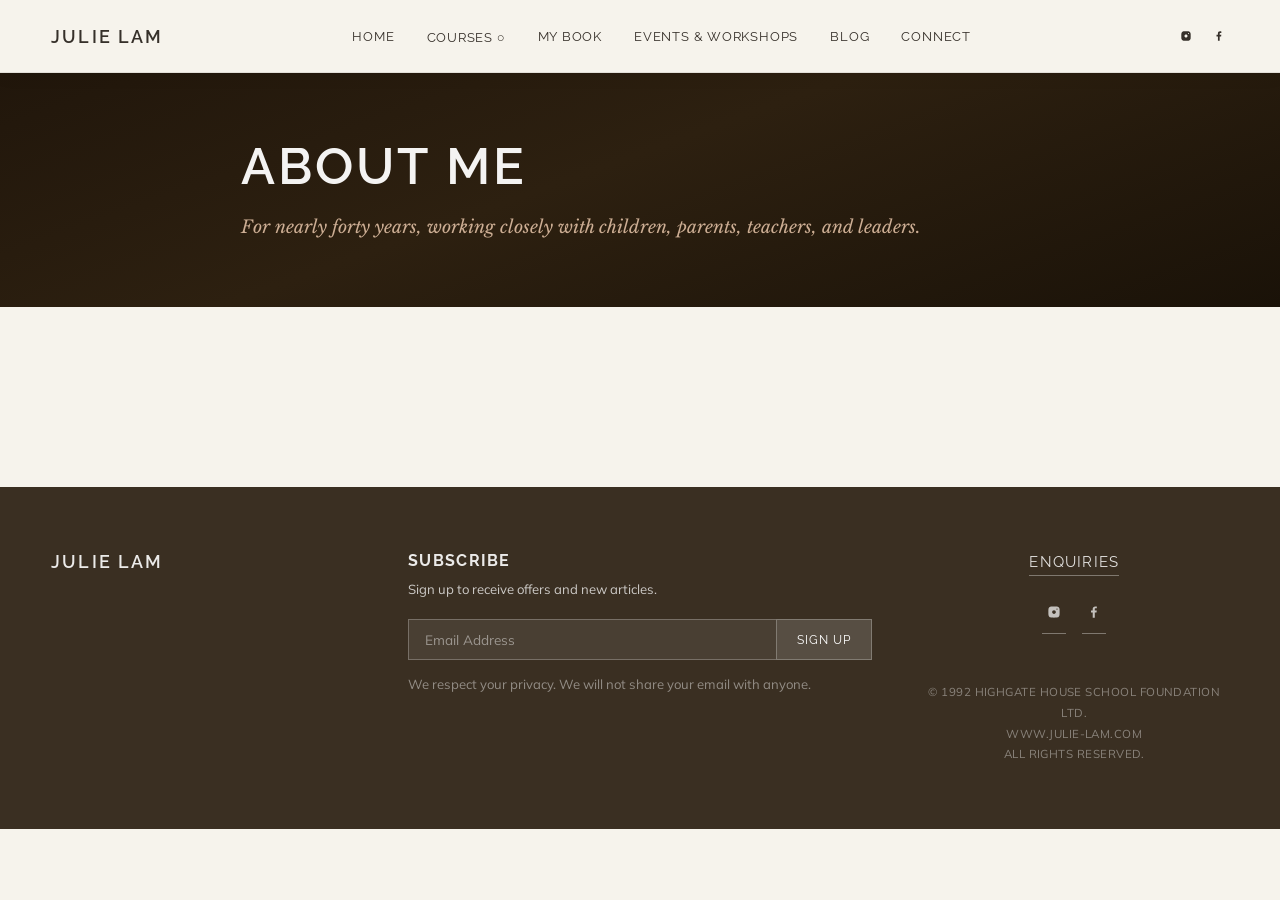
==== about.html @ 35746644 "additional placeholder pages" ====
<!DOCTYPE html>
<html lang="en">
<head>
  <meta charset="utf-8">
  <meta name="viewport" content="width=device-width, initial-scale=1">
  <title>About Me — Julie Lam</title>
  <link rel="preconnect" href="https://fonts.googleapis.com">
  <link rel="preconnect" href="https://fonts.gstatic.com" crossorigin>
  <link href="https://fonts.googleapis.com/css2?family=Libre+Baskerville:ital,wght@0,400;0,700;1,400&family=Mulish:wght@300;400;500&family=Raleway:wght@400;500;600&display=swap" rel="stylesheet">
  <link rel="stylesheet" href="css/base.css">
  <link rel="stylesheet" href="css/header.css">
  <link rel="stylesheet" href="css/footer.css">
  <link rel="stylesheet" href="css/about.css">
</head>
<body>

<!-- HEADER -->
<header id="header">
  <div class="header-inner">
    <a class="logo" href="index.html">Julie Lam</a>
    <nav>
      <a href="index.html">Home</a>
      <div class="nav-folder">
        <button>Courses ○</button>
        <div class="dropdown">
          <a href="#">The Connected Presence Practice</a>
          <a href="#">1:1 Presence</a>
          <a href="#">Mini Courses</a>
          <a href="#">Teacher Training Qualification</a>
        </div>
      </div>
      <a href="book.html">My Book</a>
      <a href="#">Events &amp; Workshops</a>
      <a href="blog.html">Blog</a>
      <a href="#">Connect</a>
    </nav>
    <div class="social-links">
      <a href="http://instagram.com/thejulielam" target="_blank" aria-label="Instagram">
        <svg viewBox="0 0 64 64" fill="currentColor"><path d="M46.91,25.816c-0.073-1.597-0.326-2.687-0.697-3.641c-0.383-0.986-0.896-1.823-1.73-2.657c-0.834-0.834-1.67-1.347-2.657-1.73c-0.954-0.371-2.045-0.624-3.641-0.697C36.585,17.017,36.074,17,32,17s-4.585,0.017-6.184,0.09c-1.597,0.073-2.687,0.326-3.641,0.697c-0.986,0.383-1.823,0.896-2.657,1.73c-0.834,0.834-1.347,1.67-1.73,2.657c-0.371,0.954-0.624,2.045-0.697,3.641C17.017,27.415,17,27.926,17,32c0,4.074,0.017,4.585,0.09,6.184c0.073,1.597,0.326,2.687,0.697,3.641c0.383,0.986,0.896,1.823,1.73,2.657c0.834,0.834,1.67,1.347,2.657,1.73c0.954,0.371,2.045,0.624,3.641,0.697C27.415,46.983,27.926,47,32,47s4.585-0.017,6.184-0.09c1.597-0.073,2.687-0.326,3.641-0.697c0.986-0.383,1.823-0.896,2.657-1.73c0.834-0.834,1.347-1.67,1.73-2.657c0.371-0.954,0.624-2.045,0.697-3.641C46.983,36.585,47,36.074,47,32S46.983,27.415,46.91,25.816z M32,37c-2.761,0-5-2.239-5-5c0-2.761,2.239-5,5-5s5,2.239,5,5C37,34.761,34.761,37,32,37z M40.007,25.993c-0.994,0-1.8-0.806-1.8-1.8s0.806-1.8,1.8-1.8s1.8,0.806,1.8,1.8S41.001,25.993,40.007,25.993z"/></svg>
      </a>
      <a href="https://www.facebook.com/JulieLam" target="_blank" aria-label="Facebook">
        <svg viewBox="0 0 64 64" fill="currentColor"><path d="M34.1,47V33.3h4.6l0.7-5.3h-5.3v-3.4c0-1.5,0.4-2.6,2.6-2.6l2.8,0v-4.8c-0.5-0.1-2.2-0.2-4.1-0.2c-4.1,0-6.9,2.5-6.9,7V28H24v5.3h4.6V47H34.1z"/></svg>
      </a>
    </div>
    <button class="burger" id="burgerBtn" aria-label="Menu">
      <span></span><span></span>
    </button>
  </div>
</header>

<!-- MOBILE MENU -->
<div class="mobile-menu" id="mobileMenu">
  <a href="index.html">Home</a>
  <a href="courses.html">Courses</a>
  <a href="book.html">My Book</a>
  <a href="#">Events &amp; Workshops</a>
  <a href="blog.html">Blog</a>
  <a href="#">Connect</a>
</div>

<!-- PAGE HERO -->
<section class="page-hero">
  <div class="page-hero-inner">
    <h1>About Me</h1>
    <p>For nearly forty years, working closely with children, parents, teachers, and leaders.</p>
  </div>
</section>

<!-- PAGE BODY -->
<section class="page-body">
  <div class="page-body-inner">
    <!-- Add About Me page content here -->
  </div>
</section>

<!-- FOOTER -->
<footer>
  <div class="footer-grid">
    <div>
      <p class="footer-brand">Julie Lam</p>
    </div>
    <div class="footer-subscribe">
      <h3>Subscribe</h3>
      <p>Sign up to receive offers and new articles.</p>
      <div class="subscribe-form">
        <input type="email" placeholder="Email Address">
        <button type="submit">Sign Up</button>
      </div>
      <p class="footer-note">We respect your privacy. We will not share your email with anyone.</p>
    </div>
    <div class="footer-right">
      <a href="#">Enquiries</a>
      <div class="footer-social">
        <a href="http://instagram.com/thejulielam" target="_blank" aria-label="Instagram">
          <svg viewBox="0 0 64 64" fill="currentColor"><path d="M46.91,25.816c-0.073-1.597-0.326-2.687-0.697-3.641c-0.383-0.986-0.896-1.823-1.73-2.657c-0.834-0.834-1.67-1.347-2.657-1.73c-0.954-0.371-2.045-0.624-3.641-0.697C36.585,17.017,36.074,17,32,17s-4.585,0.017-6.184,0.09c-1.597,0.073-2.687,0.326-3.641,0.697c-0.986,0.383-1.823,0.896-2.657,1.73c-0.834,0.834-1.347,1.67-1.73,2.657c-0.371,0.954-0.624,2.045-0.697,3.641C17.017,27.415,17,27.926,17,32c0,4.074,0.017,4.585,0.09,6.184c0.073,1.597,0.326,2.687,0.697,3.641c0.383,0.986,0.896,1.823,1.73,2.657c0.834,0.834,1.67,1.347,2.657,1.73c0.954,0.371,2.045,0.624,3.641,0.697C27.415,46.983,27.926,47,32,47s4.585-0.017,6.184-0.09c1.597-0.073,2.687-0.326,3.641-0.697c0.986-0.383,1.823-0.896,2.657-1.73c0.834-0.834,1.347-1.67,1.73-2.657c0.371-0.954,0.624-2.045,0.697-3.641C46.983,36.585,47,36.074,47,32S46.983,27.415,46.91,25.816z M32,37c-2.761,0-5-2.239-5-5c0-2.761,2.239-5,5-5s5,2.239,5,5C37,34.761,34.761,37,32,37z M40.007,25.993c-0.994,0-1.8-0.806-1.8-1.8s0.806-1.8,1.8-1.8s1.8,0.806,1.8,1.8S41.001,25.993,40.007,25.993z"/></svg>
        </a>
        <a href="https://www.facebook.com/JulieLam" target="_blank" aria-label="Facebook">
          <svg viewBox="0 0 64 64" fill="currentColor"><path d="M34.1,47V33.3h4.6l0.7-5.3h-5.3v-3.4c0-1.5,0.4-2.6,2.6-2.6l2.8,0v-4.8c-0.5-0.1-2.2-0.2-4.1-0.2c-4.1,0-6.9,2.5-6.9,7V28H24v5.3h4.6V47H34.1z"/></svg>
        </a>
      </div>
      <p class="copyright">© 1992 HIGHGATE HOUSE SCHOOL FOUNDATION LTD.<br>WWW.JULIE-LAM.COM<br>ALL RIGHTS RESERVED.</p>
    </div>
  </div>
</footer>

<script>
  const burgerBtn = document.getElementById('burgerBtn');
  const mobileMenu = document.getElementById('mobileMenu');
  burgerBtn.addEventListener('click', () => mobileMenu.classList.toggle('open'));
  let lastY = 0;
  window.addEventListener('scroll', () => {
    const y = window.scrollY;
    document.getElementById('header').style.transform = (y > lastY && y > 80) ? 'translateY(-100%)' : 'translateY(0)';
    lastY = y;
  });
</script>
</body>
</html>
---- css/base.css ----
/* ── RESET & VARIABLES ── */
*, *::before, *::after { box-sizing: border-box; margin: 0; padding: 0; }

:root {
  --warm-white: #f6f3ec;
  --warm-brown: #36302a;
  --mid-brown: #8b7046;
  --light-tan: #cdae94;
  --text-dark: #2a2218;
  --serif: 'Libre Baskerville', Georgia, serif;
  --sans: 'Mulish', sans-serif;
  --display: 'Raleway', sans-serif;
}

html { scroll-behavior: smooth; }
body { font-family: var(--sans); color: var(--text-dark); background: var(--warm-white); overflow-x: hidden; }

/* ── SHARED UTILITIES ── */
.section-label {
  font-family: var(--display); font-size: 0.72rem; letter-spacing: 0.18em;
  text-transform: uppercase; color: var(--mid-brown); margin-bottom: 1.5rem;
}

.btn-primary {
  display: inline-block; background: var(--mid-brown); color: #fff;
  font-family: var(--display); font-size: 0.78rem; letter-spacing: 0.1em;
  text-transform: uppercase; text-decoration: none;
  padding: 0.9rem 2rem; border: 1px solid var(--mid-brown);
  transition: background 0.3s, border-color 0.3s;
}
.btn-primary:hover { background: var(--light-tan); border-color: var(--light-tan); color: var(--warm-brown); }

.btn-outline-light {
  display: inline-block; background: transparent; color: rgba(255,255,255,0.88);
  font-family: var(--display); font-size: 0.78rem; letter-spacing: 0.1em;
  text-transform: uppercase; text-decoration: none;
  padding: 0.9rem 2rem; border: 1px solid rgba(255,255,255,0.5);
  transition: background 0.3s, border-color 0.3s;
}
.btn-outline-light:hover { background: rgba(255,255,255,0.1); border-color: rgba(255,255,255,0.9); }

.btn-outline-dark {
  display: inline-block; background: transparent; color: var(--warm-brown);
  font-family: var(--display); font-size: 0.78rem; letter-spacing: 0.1em;
  text-transform: uppercase; text-decoration: none;
  padding: 0.9rem 2rem; border: 1px solid var(--warm-brown);
  transition: background 0.3s;
}
.btn-outline-dark:hover { background: var(--warm-brown); color: var(--warm-white); }

.cta-group { display: flex; gap: 1rem; flex-wrap: wrap; }
.cta-group--center { justify-content: center; }

/* ── PAGE HERO (shared by interior pages) ── */
.page-hero {
  padding-top: 72px;
  background: linear-gradient(160deg, #1e140a 0%, #2d2010 50%, #1a1208 100%);
  padding-bottom: 5vw;
}
.page-hero-inner {
  max-width: 900px; margin: 0 auto; padding: 5vw 4vw 0;
}
.page-hero-inner h1 {
  font-family: var(--display); font-size: clamp(2rem, 4vw, 3.2rem);
  font-weight: 600; letter-spacing: 0.06em; text-transform: uppercase;
  color: rgba(255,255,255,0.95); line-height: 1.2; margin-bottom: 1rem;
}
.page-hero-inner p {
  font-family: var(--serif); font-style: italic;
  font-size: clamp(0.95rem, 1.6vw, 1.1rem); color: var(--light-tan); line-height: 1.7;
}

/* ── PAGE BODY (shared by interior pages) ── */
.page-body { background: var(--warm-white); padding: 7vw 4vw; }
.page-body-inner { max-width: 900px; margin: 0 auto; }
.page-body-inner h2 {
  font-family: var(--serif); font-size: clamp(1.3rem, 2vw, 1.7rem);
  color: var(--warm-brown); line-height: 1.4; margin-bottom: 1.5rem;
}
.page-body-inner p {
  font-family: var(--sans); font-size: 0.95rem; line-height: 1.9;
  color: #4a3e30; margin-bottom: 1rem;
}
---- css/header.css ----
/* ── HEADER ── */
header {
  position: fixed; top: 0; left: 0; right: 0; z-index: 100;
  background: var(--warm-white);
  box-shadow: 0 2px 16px rgba(0,0,0,0.08);
  border-bottom: 1px solid rgba(54,48,42,0.1);
  transition: transform 0.3s ease;
}
.header-inner {
  max-width: 1400px; margin: 0 auto;
  display: flex; align-items: center; justify-content: space-between;
  padding: 0 4vw; height: 72px;
}
.logo {
  font-family: var(--display); font-size: 1.1rem; font-weight: 600;
  letter-spacing: 0.12em; text-transform: uppercase;
  color: var(--warm-brown); text-decoration: none;
}

/* ── NAV ── */
nav { display: flex; align-items: center; gap: 2rem; }
nav a, .nav-folder > button {
  font-family: var(--display); font-size: 0.82rem; letter-spacing: 0.06em;
  text-transform: uppercase; color: var(--warm-brown); text-decoration: none;
  background: none; border: none; cursor: pointer; padding: 0; transition: color 0.2s;
}
nav a:hover, .nav-folder > button:hover { color: var(--mid-brown); }
nav a.active { border-bottom: 1px solid var(--warm-brown); }
.nav-folder { position: relative; }
.dropdown {
  display: none; position: absolute; top: calc(100% + 12px); left: 50%; transform: translateX(-50%);
  background: var(--warm-white); border: 1px solid rgba(54,48,42,0.12);
  box-shadow: 0 8px 32px rgba(0,0,0,0.1); min-width: 240px; padding: 0.5rem 0;
}
.nav-folder:hover .dropdown { display: block; }
.dropdown a { display: block; padding: 0.6rem 1.2rem; font-size: 0.78rem; letter-spacing: 0.04em; white-space: nowrap; }
.dropdown a:hover { background: rgba(139,112,70,0.08); }

/* ── SOCIAL & BURGER ── */
.social-links { display: flex; gap: 0.8rem; align-items: center; margin-left: 1rem; }
.social-links a { display: flex; align-items: center; color: var(--warm-brown); transition: color 0.2s; }
.social-links a:hover { color: var(--mid-brown); }
.social-links svg { width: 20px; height: 20px; }
.burger { display: none; background: none; border: none; cursor: pointer; padding: 0; flex-direction: column; gap: 5px; }
.burger span { display: block; width: 24px; height: 2px; background: var(--warm-brown); transition: all 0.3s; }

/* ── MOBILE MENU ── */
.mobile-menu {
  display: none; position: fixed; inset: 0; background: var(--warm-white);
  z-index: 99; padding: 6rem 2rem 2rem; flex-direction: column; gap: 1.5rem;
}
.mobile-menu.open { display: flex; }
.mobile-menu a {
  font-family: var(--display); font-size: 1.2rem; letter-spacing: 0.06em;
  text-transform: uppercase; color: var(--warm-brown); text-decoration: none;
}

/* ── RESPONSIVE ── */
@media (max-width: 900px) {
  nav, .social-links { display: none; }
  .burger { display: flex; }
}
---- css/footer.css ----
/* ── FOOTER ── */
footer { background: #3a2f22; color: rgba(255,255,255,0.75); padding: 5vw 4vw; }
.footer-grid {
  max-width: 1200px; margin: 0 auto;
  display: grid; grid-template-columns: 1fr 1.5fr 1fr; gap: 3rem; align-items: start;
}
.footer-brand {
  font-family: var(--display); font-size: 1.1rem; font-weight: 600;
  letter-spacing: 0.12em; text-transform: uppercase; color: rgba(255,255,255,0.9);
}
.footer-subscribe h3 {
  font-family: var(--display); font-size: 1rem; letter-spacing: 0.08em;
  text-transform: uppercase; color: rgba(255,255,255,0.9); margin-bottom: 0.5rem;
}
.footer-subscribe p { font-size: 0.82rem; margin-bottom: 1.2rem; line-height: 1.7; }
.subscribe-form { display: flex; }
.subscribe-form input {
  flex: 1; padding: 0.7rem 1rem; background: rgba(255,255,255,0.08);
  border: 1px solid rgba(255,255,255,0.25); border-right: none;
  color: #fff; font-family: var(--sans); font-size: 0.85rem; outline: none;
}
.subscribe-form input::placeholder { color: rgba(255,255,255,0.45); }
.subscribe-form button {
  padding: 0.7rem 1.2rem; background: rgba(255,255,255,0.15);
  border: 1px solid rgba(255,255,255,0.25); color: #fff;
  font-family: var(--display); font-size: 0.72rem; letter-spacing: 0.1em;
  text-transform: uppercase; cursor: pointer; transition: background 0.25s;
}
.subscribe-form button:hover { background: rgba(255,255,255,0.28); }
.footer-note { font-size: 0.75rem; color: rgba(255,255,255,0.45); margin-top: 0.8rem; line-height: 1.6; }
.footer-right { text-align: center; }
.footer-right a {
  font-family: var(--display); font-size: 0.95rem; letter-spacing: 0.08em;
  text-transform: uppercase; color: rgba(255,255,255,0.85); text-decoration: none;
  border-bottom: 1px solid rgba(255,255,255,0.35); padding-bottom: 0.3rem;
  margin-bottom: 1.5rem; display: inline-block;
}
.footer-social { display: flex; gap: 1rem; justify-content: center; margin-bottom: 1.5rem; }
.footer-social a { color: rgba(255,255,255,0.7); transition: color 0.2s; }
.footer-social a:hover { color: #fff; }
.footer-social svg { width: 24px; height: 24px; }
.copyright { font-size: 0.72rem; color: rgba(255,255,255,0.4); letter-spacing: 0.04em; line-height: 1.8; }

/* ── RESPONSIVE ── */
@media (max-width: 900px) {
  .footer-grid { grid-template-columns: 1fr; }
}
---- css/about.css ----
/* About Me page — add page-specific styles here */
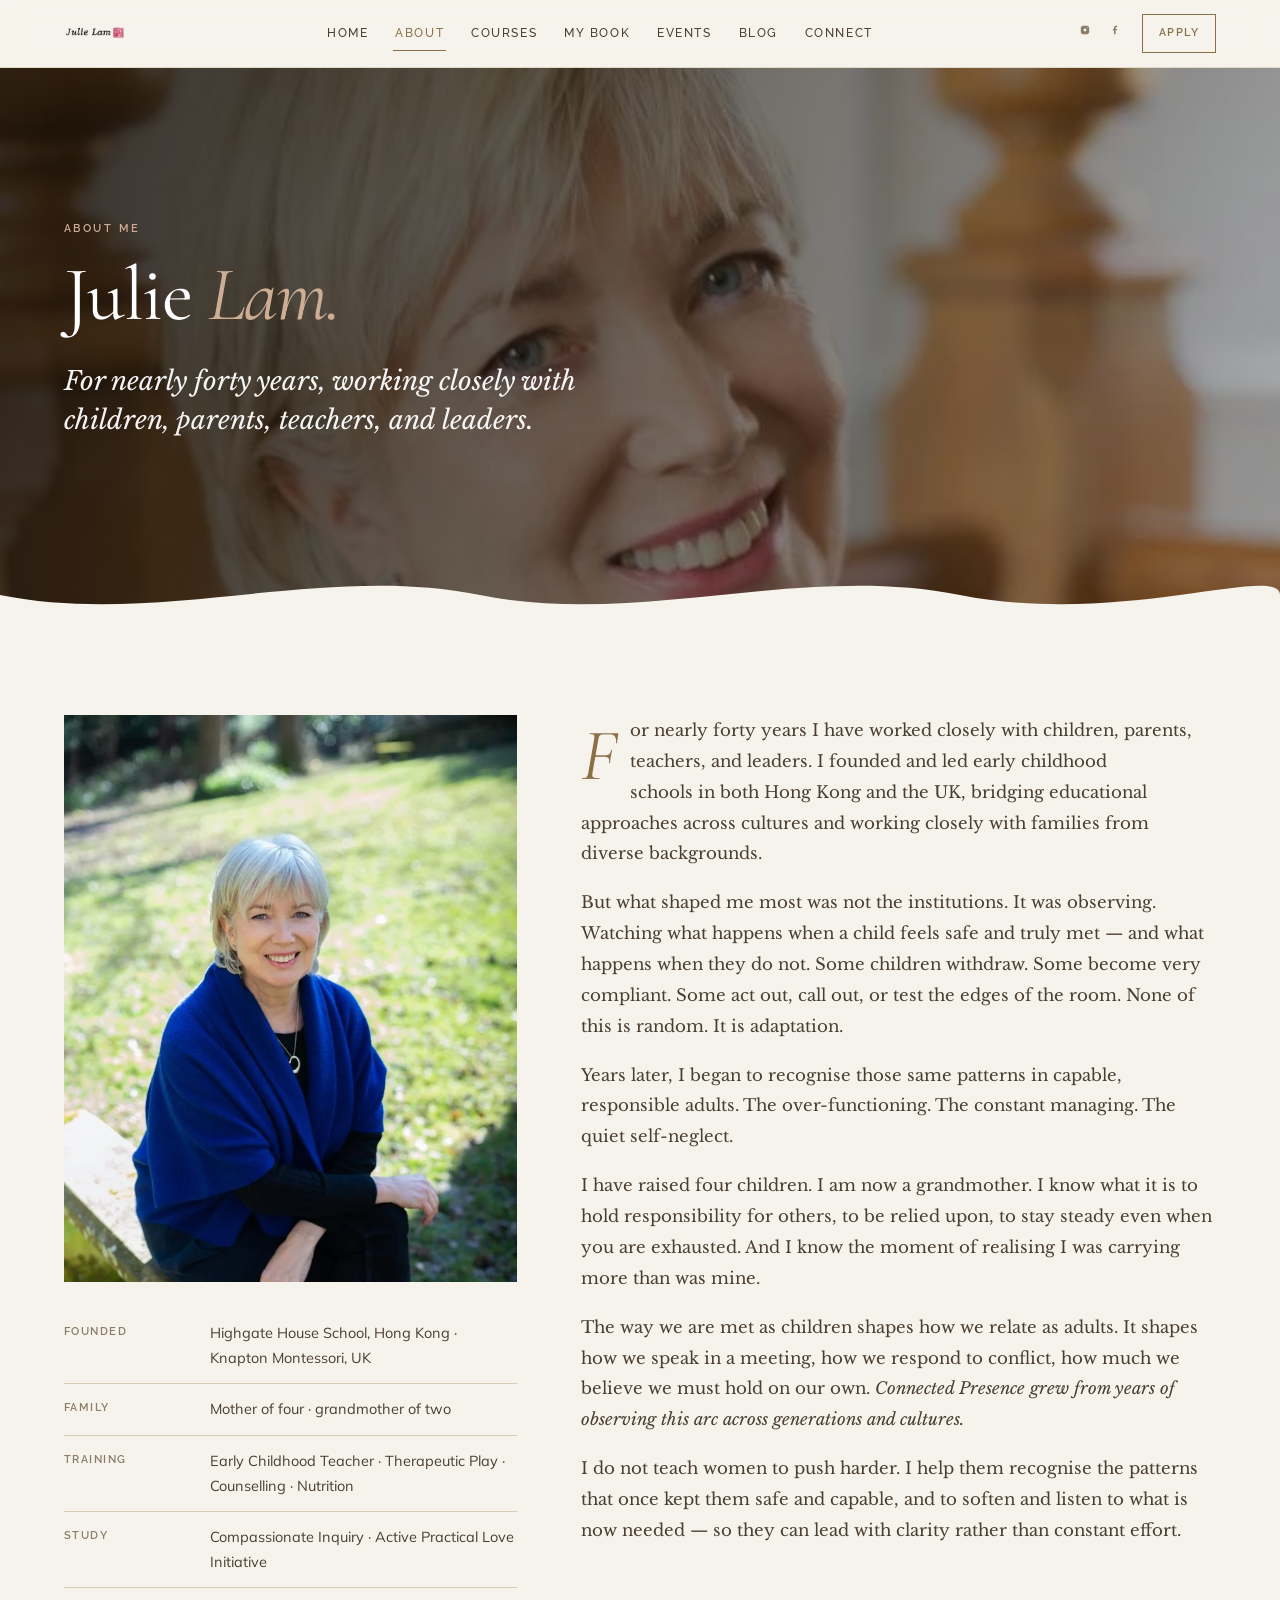
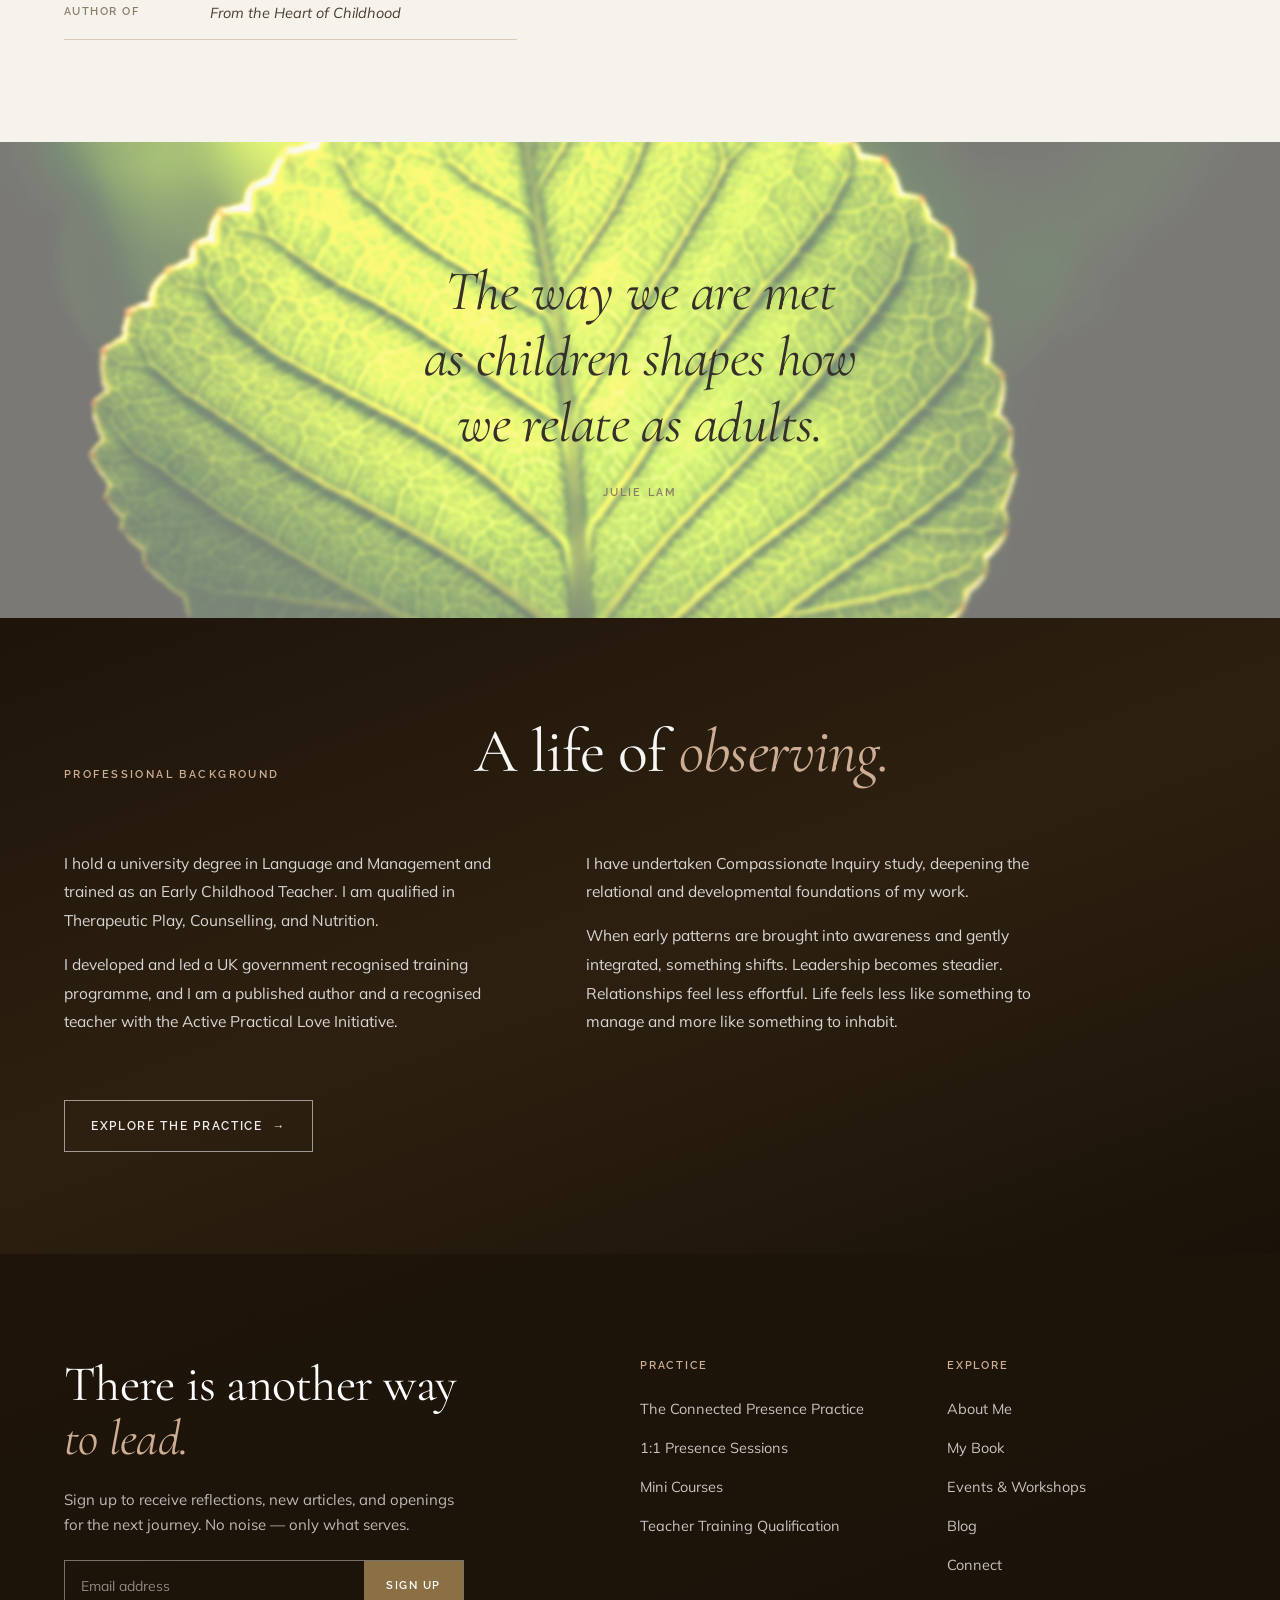
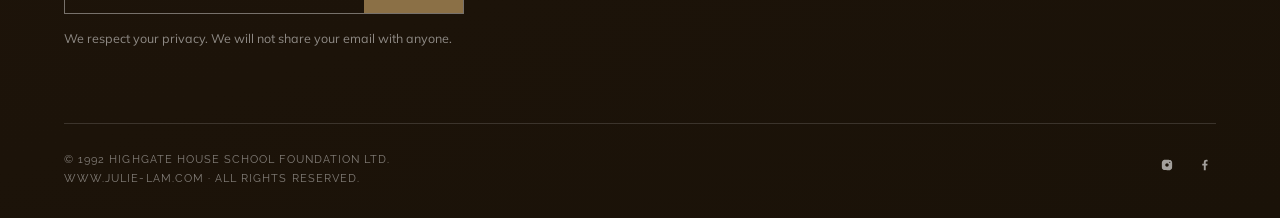
==== commit c1067d90: "complete redo" ====
--- a/about.html
+++ b/about.html
@@ -3,116 +3,181 @@
 <head>
   <meta charset="utf-8">
   <meta name="viewport" content="width=device-width, initial-scale=1">
-  <title>About Me — Julie Lam</title>
+  <title>About — Julie Lam</title>
+  <meta name="description" content="For nearly forty years, working closely with children, parents, teachers, and leaders.">
   <link rel="preconnect" href="https://fonts.googleapis.com">
   <link rel="preconnect" href="https://fonts.gstatic.com" crossorigin>
-  <link href="https://fonts.googleapis.com/css2?family=Libre+Baskerville:ital,wght@0,400;0,700;1,400&family=Mulish:wght@300;400;500&family=Raleway:wght@400;500;600&display=swap" rel="stylesheet">
-  <link rel="stylesheet" href="css/base.css">
-  <link rel="stylesheet" href="css/header.css">
-  <link rel="stylesheet" href="css/footer.css">
-  <link rel="stylesheet" href="css/about.css">
+  <link href="https://fonts.googleapis.com/css2?family=Cormorant+Garamond:ital,wght@0,300;0,400;0,600;1,300;1,400;1,600&family=Libre+Baskerville:ital,wght@0,400;0,700;1,400&family=Mulish:wght@300;400;500;600&family=Raleway:wght@400;500;600&display=swap" rel="stylesheet">
+  <link rel="stylesheet" href="css/styles.css">
 </head>
 <body>
 
-<!-- HEADER -->
-<header id="header">
-  <div class="header-inner">
-    <a class="logo" href="index.html">Julie Lam</a>
-    <nav>
-      <a href="index.html">Home</a>
-      <div class="nav-folder">
-        <button>Courses ○</button>
-        <div class="dropdown">
-          <a href="#">The Connected Presence Practice</a>
-          <a href="#">1:1 Presence</a>
-          <a href="#">Mini Courses</a>
-          <a href="#">Teacher Training Qualification</a>
-        </div>
+<!-- NAV -->
+<header class="nav" id="site-nav">
+  <div class="nav-inner">
+    <a href="index.html" aria-label="Julie Lam — home">
+      <img class="brand-logo" src="images/logo.webp" alt="Julie Lam">
+    </a>
+    <nav class="nav-links">
+      <a href="index.html" class="nav-link">Home</a>
+      <a href="about.html" class="nav-link active">About</a>
+      <a href="courses.html" class="nav-link">Courses</a>
+      <a href="book.html" class="nav-link">My Book</a>
+      <a href="events.html" class="nav-link">Events</a>
+      <a href="blog.html" class="nav-link">Blog</a>
+      <a href="connect.html" class="nav-link">Connect</a>
+    </nav>
+    <div style="display:flex;align-items:center;gap:18px">
+      <div class="nav-social">
+        <a href="http://instagram.com/thejulielam" target="_blank" rel="noreferrer" aria-label="Instagram">
+          <svg viewBox="0 0 64 64"><path d="M46.91,25.816c-0.073-1.597-0.326-2.687-0.697-3.641c-0.383-0.986-0.896-1.823-1.73-2.657c-0.834-0.834-1.67-1.347-2.657-1.73c-0.954-0.371-2.045-0.624-3.641-0.697C36.585,17.017,36.074,17,32,17s-4.585,0.017-6.184,0.09c-1.597,0.073-2.687,0.326-3.641,0.697c-0.986,0.383-1.823,0.896-2.657,1.73c-0.834,0.834-1.347,1.67-1.73,2.657c-0.371,0.954-0.624,2.045-0.697,3.641C17.017,27.415,17,27.926,17,32c0,4.074,0.017,4.585,0.09,6.184c0.073,1.597,0.326,2.687,0.697,3.641c0.383,0.986,0.896,1.823,1.73,2.657c0.834,0.834,1.67,1.347,2.657,1.73c0.954,0.371,2.045,0.624,3.641,0.697C27.415,46.983,27.926,47,32,47s4.585-0.017,6.184-0.09c1.597-0.073,2.687-0.326,3.641-0.697c0.986-0.383,1.823-0.896,2.657-1.73c0.834-0.834,1.347-1.67,1.73-2.657c0.371-0.954,0.624-2.045,0.697-3.641C46.983,36.585,47,36.074,47,32S46.983,27.415,46.91,25.816z M32,37c-2.761,0-5-2.239-5-5c0-2.761,2.239-5,5-5s5,2.239,5,5C37,34.761,34.761,37,32,37z M40.007,25.993c-0.994,0-1.8-0.806-1.8-1.8s0.806-1.8,1.8-1.8s1.8,0.806,1.8,1.8S41.001,25.993,40.007,25.993z"/></svg>
+        </a>
+        <a href="https://www.facebook.com/JulieLam" target="_blank" rel="noreferrer" aria-label="Facebook">
+          <svg viewBox="0 0 64 64"><path d="M34.1,47V33.3h4.6l0.7-5.3h-5.3v-3.4c0-1.5,0.4-2.6,2.6-2.6l2.8,0v-4.8c-0.5-0.1-2.2-0.2-4.1-0.2c-4.1,0-6.9,2.5-6.9,7V28H24v5.3h4.6V47H34.1z"/></svg>
+        </a>
       </div>
-      <a href="book.html">My Book</a>
-      <a href="#">Events &amp; Workshops</a>
-      <a href="blog.html">Blog</a>
-      <a href="#">Connect</a>
-    </nav>
-    <div class="social-links">
-      <a href="http://instagram.com/thejulielam" target="_blank" aria-label="Instagram">
-        <svg viewBox="0 0 64 64" fill="currentColor"><path d="M46.91,25.816c-0.073-1.597-0.326-2.687-0.697-3.641c-0.383-0.986-0.896-1.823-1.73-2.657c-0.834-0.834-1.67-1.347-2.657-1.73c-0.954-0.371-2.045-0.624-3.641-0.697C36.585,17.017,36.074,17,32,17s-4.585,0.017-6.184,0.09c-1.597,0.073-2.687,0.326-3.641,0.697c-0.986,0.383-1.823,0.896-2.657,1.73c-0.834,0.834-1.347,1.67-1.73,2.657c-0.371,0.954-0.624,2.045-0.697,3.641C17.017,27.415,17,27.926,17,32c0,4.074,0.017,4.585,0.09,6.184c0.073,1.597,0.326,2.687,0.697,3.641c0.383,0.986,0.896,1.823,1.73,2.657c0.834,0.834,1.67,1.347,2.657,1.73c0.954,0.371,2.045,0.624,3.641,0.697C27.415,46.983,27.926,47,32,47s4.585-0.017,6.184-0.09c1.597-0.073,2.687-0.326,3.641-0.697c0.986-0.383,1.823-0.896,2.657-1.73c0.834-0.834,1.347-1.67,1.73-2.657c0.371-0.954,0.624-2.045,0.697-3.641C46.983,36.585,47,36.074,47,32S46.983,27.415,46.91,25.816z M32,37c-2.761,0-5-2.239-5-5c0-2.761,2.239-5,5-5s5,2.239,5,5C37,34.761,34.761,37,32,37z M40.007,25.993c-0.994,0-1.8-0.806-1.8-1.8s0.806-1.8,1.8-1.8s1.8,0.806,1.8,1.8S41.001,25.993,40.007,25.993z"/></svg>
-      </a>
-      <a href="https://www.facebook.com/JulieLam" target="_blank" aria-label="Facebook">
-        <svg viewBox="0 0 64 64" fill="currentColor"><path d="M34.1,47V33.3h4.6l0.7-5.3h-5.3v-3.4c0-1.5,0.4-2.6,2.6-2.6l2.8,0v-4.8c-0.5-0.1-2.2-0.2-4.1-0.2c-4.1,0-6.9,2.5-6.9,7V28H24v5.3h4.6V47H34.1z"/></svg>
-      </a>
+      <a href="courses.html" class="nav-cta">Apply</a>
+      <button class="nav-mobile-toggle" id="menu-toggle" aria-label="Menu"><span></span><span></span></button>
     </div>
-    <button class="burger" id="burgerBtn" aria-label="Menu">
-      <span></span><span></span>
-    </button>
+  </div>
+  <div class="mobile-menu" id="mobile-menu">
+    <a href="index.html">Home</a>
+    <a href="about.html">About</a>
+    <a href="courses.html">Courses</a>
+    <a href="book.html">My Book</a>
+    <a href="events.html">Events</a>
+    <a href="blog.html">Blog</a>
+    <a href="connect.html">Connect</a>
   </div>
 </header>
 
-<!-- MOBILE MENU -->
-<div class="mobile-menu" id="mobileMenu">
-  <a href="index.html">Home</a>
-  <a href="courses.html">Courses</a>
-  <a href="book.html">My Book</a>
-  <a href="#">Events &amp; Workshops</a>
-  <a href="blog.html">Blog</a>
-  <a href="#">Connect</a>
-</div>
+<main class="page">
 
-<!-- PAGE HERO -->
-<section class="page-hero">
-  <div class="page-hero-inner">
-    <h1>About Me</h1>
-    <p>For nearly forty years, working closely with children, parents, teachers, and leaders.</p>
+  <!-- HERO -->
+  <section class="hero" style="min-height:62vh">
+    <div class="hero-bg"><img src="images/julie-indoor.webp" alt="" style="object-position:center 20%"></div>
+    <div class="hero-inner">
+      <div class="hero-content">
+        <div class="eyebrow on-dark">About Me</div>
+        <h1 class="hero-title" style="font-size:clamp(40px,6vw,82px)">Julie <span class="italic">Lam.</span></h1>
+        <p class="hero-tagline">For nearly forty years, working closely with children, parents, teachers, and leaders.</p>
+      </div>
+    </div>
+    <div class="wave">
+      <svg viewBox="0 0 1440 60" preserveAspectRatio="none" xmlns="http://www.w3.org/2000/svg">
+        <path d="M0,30 C180,60 360,0 540,30 C720,60 900,0 1080,30 C1260,60 1440,0 1440,30 L1440,60 L0,60 Z" fill="#f6f3ec"/>
+      </svg>
+    </div>
+  </section>
+
+  <!-- BIO -->
+  <section class="flush-top" style="padding-top:clamp(48px,7vw,100px)">
+    <div class="wrap">
+      <div class="bio-grid">
+        <div>
+          <img class="bio-photo" src="images/julie-bench.webp" alt="Julie Lam">
+          <div class="bio-meta">
+            <div class="bio-meta-row"><span class="k">Founded</span><span class="v">Highgate House School, Hong Kong · Knapton Montessori, UK</span></div>
+            <div class="bio-meta-row"><span class="k">Family</span><span class="v">Mother of four · grandmother of two</span></div>
+            <div class="bio-meta-row"><span class="k">Training</span><span class="v">Early Childhood Teacher · Therapeutic Play · Counselling · Nutrition</span></div>
+            <div class="bio-meta-row"><span class="k">Study</span><span class="v">Compassionate Inquiry · Active Practical Love Initiative</span></div>
+            <div class="bio-meta-row"><span class="k">Author of</span><span class="v"><em>From the Heart of Childhood</em></span></div>
+          </div>
+        </div>
+        <div>
+          <div class="reveal">
+            <div class="reader">
+              <p class="first">For nearly forty years I have worked closely with children, parents, teachers, and leaders. I founded and led early childhood schools in both Hong Kong and the UK, bridging educational approaches across cultures and working closely with families from diverse backgrounds.</p>
+              <p>But what shaped me most was not the institutions. It was observing. Watching what happens when a child feels safe and truly met — and what happens when they do not. Some children withdraw. Some become very compliant. Some act out, call out, or test the edges of the room. None of this is random. It is adaptation.</p>
+              <p>Years later, I began to recognise those same patterns in capable, responsible adults. The over-functioning. The constant managing. The quiet self-neglect.</p>
+              <p>I have raised four children. I am now a grandmother. I know what it is to hold responsibility for others, to be relied upon, to stay steady even when you are exhausted. And I know the moment of realising I was carrying more than was mine.</p>
+              <p>The way we are met as children shapes how we relate as adults. It shapes how we speak in a meeting, how we respond to conflict, how much we believe we must hold on our own. <em>Connected Presence grew from years of observing this arc across generations and cultures.</em></p>
+              <p>I do not teach women to push harder. I help them recognise the patterns that once kept them safe and capable, and to soften and listen to what is now needed — so they can lead with clarity rather than constant effort.</p>
+            </div>
+          </div>
+        </div>
+      </div>
+    </div>
+  </section>
+
+  <!-- PULL QUOTE -->
+  <div class="pull">
+    <div class="pull-bg"><img src="images/leaf.webp" alt=""></div>
+    <div class="pull-inner wrap">
+      <p class="pull-text">The way we are met as children shapes how we relate as adults.</p>
+      <div class="pull-attr">Julie Lam</div>
+    </div>
   </div>
-</section>
 
-<!-- PAGE BODY -->
-<section class="page-body">
-  <div class="page-body-inner">
-    <!-- Add About Me page content here -->
-  </div>
-</section>
+  <!-- PROFESSIONAL BACKGROUND -->
+  <section class="espresso">
+    <div class="wrap">
+      <div class="section-head" style="padding:0">
+        <div><div class="eyebrow on-dark">Professional Background</div></div>
+        <div><h2 class="section-title">A life of <span class="italic">observing.</span></h2></div>
+      </div>
+      <div class="narrative" style="max-width:980px">
+        <p>I hold a university degree in Language and Management and trained as an Early Childhood Teacher. I am qualified in Therapeutic Play, Counselling, and Nutrition.</p>
+        <p>I developed and led a UK government recognised training programme, and I am a published author and a recognised teacher with the Active Practical Love Initiative.</p>
+        <p>I have undertaken Compassionate Inquiry study, deepening the relational and developmental foundations of my work.</p>
+        <p>When early patterns are brought into awareness and gently integrated, something shifts. Leadership becomes steadier. Relationships feel less effortful. Life feels less like something to manage and more like something to inhabit.</p>
+      </div>
+      <div style="margin-top:48px">
+        <a href="courses.html" class="btn btn-light">Explore the Practice <span class="arrow">→</span></a>
+      </div>
+    </div>
+  </section>
+
+</main>
 
 <!-- FOOTER -->
-<footer>
-  <div class="footer-grid">
-    <div>
-      <p class="footer-brand">Julie Lam</p>
+<footer class="foot">
+  <div class="foot-inner">
+    <div class="foot-top">
+      <div>
+        <h3 class="foot-title">There is another way<br><span class="italic">to lead.</span></h3>
+        <p>Sign up to receive reflections, new articles, and openings for the next journey. No noise — only what serves.</p>
+        <form action="https://YOUR_ACCOUNT.us1.list-manage.com/subscribe/post?u=XXXXXXXX&amp;id=XXXXXXXX" method="post" target="_blank" novalidate class="subscribe">
+          <input type="email" name="EMAIL" placeholder="Email address" required>
+          <div class="mc-honeypot" aria-hidden="true"><input type="text" name="b_XXXXXXXX_XXXXXXXX" tabindex="-1" value=""></div>
+          <button type="submit" name="subscribe">Sign Up</button>
+        </form>
+        <p style="font-size:12.5px;margin-top:14px;color:rgba(255,255,255,0.5)">We respect your privacy. We will not share your email with anyone.</p>
+      </div>
+      <div class="foot-col">
+        <h4>Practice</h4>
+        <ul>
+          <li><a href="courses.html">The Connected Presence Practice</a></li>
+          <li><a href="courses.html">1:1 Presence Sessions</a></li>
+          <li><a href="courses.html">Mini Courses</a></li>
+          <li><a href="courses.html">Teacher Training Qualification</a></li>
+        </ul>
+      </div>
+      <div class="foot-col">
+        <h4>Explore</h4>
+        <ul>
+          <li><a href="about.html">About Me</a></li>
+          <li><a href="book.html">My Book</a></li>
+          <li><a href="events.html">Events &amp; Workshops</a></li>
+          <li><a href="blog.html">Blog</a></li>
+          <li><a href="connect.html">Connect</a></li>
+        </ul>
+      </div>
     </div>
-    <div class="footer-subscribe">
-      <h3>Subscribe</h3>
-      <p>Sign up to receive offers and new articles.</p>
-      <div class="subscribe-form">
-        <input type="email" placeholder="Email Address">
-        <button type="submit">Sign Up</button>
-      </div>
-      <p class="footer-note">We respect your privacy. We will not share your email with anyone.</p>
-    </div>
-    <div class="footer-right">
-      <a href="#">Enquiries</a>
-      <div class="footer-social">
-        <a href="http://instagram.com/thejulielam" target="_blank" aria-label="Instagram">
-          <svg viewBox="0 0 64 64" fill="currentColor"><path d="M46.91,25.816c-0.073-1.597-0.326-2.687-0.697-3.641c-0.383-0.986-0.896-1.823-1.73-2.657c-0.834-0.834-1.67-1.347-2.657-1.73c-0.954-0.371-2.045-0.624-3.641-0.697C36.585,17.017,36.074,17,32,17s-4.585,0.017-6.184,0.09c-1.597,0.073-2.687,0.326-3.641,0.697c-0.986,0.383-1.823,0.896-2.657,1.73c-0.834,0.834-1.347,1.67-1.73,2.657c-0.371,0.954-0.624,2.045-0.697,3.641C17.017,27.415,17,27.926,17,32c0,4.074,0.017,4.585,0.09,6.184c0.073,1.597,0.326,2.687,0.697,3.641c0.383,0.986,0.896,1.823,1.73,2.657c0.834,0.834,1.67,1.347,2.657,1.73c0.954,0.371,2.045,0.624,3.641,0.697C27.415,46.983,27.926,47,32,47s4.585-0.017,6.184-0.09c1.597-0.073,2.687-0.326,3.641-0.697c0.986-0.383,1.823-0.896,2.657-1.73c0.834-0.834,1.347-1.67,1.73-2.657c0.371-0.954,0.624-2.045,0.697-3.641C46.983,36.585,47,36.074,47,32S46.983,27.415,46.91,25.816z M32,37c-2.761,0-5-2.239-5-5c0-2.761,2.239-5,5-5s5,2.239,5,5C37,34.761,34.761,37,32,37z M40.007,25.993c-0.994,0-1.8-0.806-1.8-1.8s0.806-1.8,1.8-1.8s1.8,0.806,1.8,1.8S41.001,25.993,40.007,25.993z"/></svg>
+    <div class="foot-bottom">
+      <span class="copy">© 1992 Highgate House School Foundation Ltd.<br>www.julie-lam.com · All rights reserved.</span>
+      <div class="foot-social">
+        <a href="http://instagram.com/thejulielam" target="_blank" rel="noreferrer" aria-label="Instagram">
+          <svg viewBox="0 0 64 64"><path d="M46.91,25.816c-0.073-1.597-0.326-2.687-0.697-3.641c-0.383-0.986-0.896-1.823-1.73-2.657c-0.834-0.834-1.67-1.347-2.657-1.73c-0.954-0.371-2.045-0.624-3.641-0.697C36.585,17.017,36.074,17,32,17s-4.585,0.017-6.184,0.09c-1.597,0.073-2.687,0.326-3.641,0.697c-0.986,0.383-1.823,0.896-2.657,1.73c-0.834,0.834-1.347,1.67-1.73,2.657c-0.371,0.954-0.624,2.045-0.697,3.641C17.017,27.415,17,27.926,17,32c0,4.074,0.017,4.585,0.09,6.184c0.073,1.597,0.326,2.687,0.697,3.641c0.383,0.986,0.896,1.823,1.73,2.657c0.834,0.834,1.67,1.347,2.657,1.73c0.954,0.371,2.045,0.624,3.641,0.697C27.415,46.983,27.926,47,32,47s4.585-0.017,6.184-0.09c1.597-0.073,2.687-0.326,3.641-0.697c0.986-0.383,1.823-0.896,2.657-1.73c0.834-0.834,1.347-1.67,1.73-2.657c0.371-0.954,0.624-2.045,0.697-3.641C46.983,36.585,47,36.074,47,32S46.983,27.415,46.91,25.816z M32,37c-2.761,0-5-2.239-5-5c0-2.761,2.239-5,5-5s5,2.239,5,5C37,34.761,34.761,37,32,37z M40.007,25.993c-0.994,0-1.8-0.806-1.8-1.8s0.806-1.8,1.8-1.8s1.8,0.806,1.8,1.8S41.001,25.993,40.007,25.993z"/></svg>
         </a>
-        <a href="https://www.facebook.com/JulieLam" target="_blank" aria-label="Facebook">
-          <svg viewBox="0 0 64 64" fill="currentColor"><path d="M34.1,47V33.3h4.6l0.7-5.3h-5.3v-3.4c0-1.5,0.4-2.6,2.6-2.6l2.8,0v-4.8c-0.5-0.1-2.2-0.2-4.1-0.2c-4.1,0-6.9,2.5-6.9,7V28H24v5.3h4.6V47H34.1z"/></svg>
+        <a href="https://www.facebook.com/JulieLam" target="_blank" rel="noreferrer" aria-label="Facebook">
+          <svg viewBox="0 0 64 64"><path d="M34.1,47V33.3h4.6l0.7-5.3h-5.3v-3.4c0-1.5,0.4-2.6,2.6-2.6l2.8,0v-4.8c-0.5-0.1-2.2-0.2-4.1-0.2c-4.1,0-6.9,2.5-6.9,7V28H24v5.3h4.6V47H34.1z"/></svg>
         </a>
       </div>
-      <p class="copyright">© 1992 HIGHGATE HOUSE SCHOOL FOUNDATION LTD.<br>WWW.JULIE-LAM.COM<br>ALL RIGHTS RESERVED.</p>
     </div>
   </div>
 </footer>
 
-<script>
-  const burgerBtn = document.getElementById('burgerBtn');
-  const mobileMenu = document.getElementById('mobileMenu');
-  burgerBtn.addEventListener('click', () => mobileMenu.classList.toggle('open'));
-  let lastY = 0;
-  window.addEventListener('scroll', () => {
-    const y = window.scrollY;
-    document.getElementById('header').style.transform = (y > lastY && y > 80) ? 'translateY(-100%)' : 'translateY(0)';
-    lastY = y;
-  });
-</script>
+<script src="js/main.js"></script>
 </body>
 </html>
--- a/css/styles.css
+++ b/css/styles.css
@@ -0,0 +1,409 @@
+/* ============================================================
+   The Connected Presence Practice — Julie Lam
+   Warm-brown / espresso editorial system
+   ============================================================ */
+:root {
+  --bg: #f6f3ec;
+  --bg-2: #efe9dc;
+  --bg-3: #e6dcca;
+  --ink: #2a2218;
+  --ink-2: #4a3e30;
+  --ink-3: #8b7d68;
+  --rule: #d8ccb6;
+  --brown: #36302a;
+  --gold: #8b7046;
+  --tan: #cdae94;
+  --accent: var(--gold);
+
+  --esp-1: #1e140a;
+  --esp-2: #2d2010;
+  --esp-3: #1a1208;
+
+  --serif: "Cormorant Garamond", "Libre Baskerville", Georgia, serif;
+  --book: "Libre Baskerville", Georgia, serif;
+  --display: "Raleway", -apple-system, sans-serif;
+  --sans: "Mulish", -apple-system, BlinkMacSystemFont, sans-serif;
+
+  --pad-x: clamp(20px, 5vw, 84px);
+  --max: 1280px;
+  --gutter: clamp(18px, 3vw, 44px);
+}
+
+* { box-sizing: border-box; }
+html { scroll-behavior: smooth; }
+html, body { margin: 0; padding: 0; }
+body {
+  background: var(--bg);
+  color: var(--ink);
+  font-family: var(--sans);
+  font-size: 16.5px;
+  line-height: 1.7;
+  font-weight: 400;
+  -webkit-font-smoothing: antialiased;
+  text-rendering: optimizeLegibility;
+  overflow-x: hidden;
+}
+img { display: block; max-width: 100%; }
+a { color: inherit; text-decoration: none; }
+button { font: inherit; color: inherit; background: none; border: 0; cursor: pointer; padding: 0; }
+::selection { background: var(--gold); color: #fff; }
+
+/* ---------- Type helpers ---------- */
+.eyebrow {
+  font-family: var(--display);
+  font-size: 11px;
+  letter-spacing: 0.22em;
+  text-transform: uppercase;
+  color: var(--gold);
+  font-weight: 600;
+}
+.eyebrow.on-dark { color: var(--tan); }
+.lede {
+  font-family: var(--book);
+  font-style: italic;
+  font-size: clamp(18px, 1.7vw, 23px);
+  line-height: 1.6;
+  color: var(--ink-2);
+  font-weight: 400;
+}
+.italic { font-style: italic; }
+
+/* ---------- Layout ---------- */
+.wrap { max-width: var(--max); margin: 0 auto; padding: 0 var(--pad-x); }
+.row { display: grid; grid-template-columns: repeat(12, 1fr); gap: var(--gutter); }
+.col-4 { grid-column: span 4; }
+.col-5 { grid-column: span 5; }
+.col-6 { grid-column: span 6; }
+.col-7 { grid-column: span 7; }
+.col-8 { grid-column: span 8; }
+.col-12 { grid-column: span 12; }
+@media (max-width: 860px) {
+  .col-4, .col-5, .col-6, .col-7, .col-8 { grid-column: span 12; }
+}
+
+section { padding: clamp(56px, 8vw, 116px) 0; }
+section.tight { padding: clamp(36px, 5vw, 72px) 0; }
+section.flush-top { padding-top: 0; }
+
+/* ---------- Nav ---------- */
+.nav {
+  position: sticky; top: 0; z-index: 40;
+  padding: 14px var(--pad-x);
+  background: color-mix(in oklab, var(--bg) 90%, transparent);
+  backdrop-filter: blur(12px);
+  -webkit-backdrop-filter: blur(12px);
+  border-bottom: 1px solid color-mix(in oklab, var(--rule) 70%, transparent);
+  transition: transform 400ms ease;
+}
+.nav-inner { max-width: var(--max); margin: 0 auto; display: flex; align-items: center; justify-content: space-between; gap: 24px; }
+.brand-logo { height: 30px; width: auto; }
+.nav-links { display: flex; align-items: center; gap: clamp(12px, 1.8vw, 26px); }
+.nav-link {
+  font-family: var(--display);
+  font-size: 12px;
+  letter-spacing: 0.13em;
+  text-transform: uppercase;
+  font-weight: 500;
+  color: var(--ink-2);
+  padding: 6px 2px;
+  position: relative;
+  white-space: nowrap;
+  transition: color 200ms;
+}
+.nav-link:hover { color: var(--gold); }
+.nav-link.active { color: var(--gold); }
+.nav-link.active::after {
+  content: ""; position: absolute; left: 0; right: 0; bottom: -1px; height: 1px; background: var(--gold);
+}
+.nav-cta {
+  font-family: var(--display); font-size: 11px; letter-spacing: 0.13em; text-transform: uppercase; font-weight: 600;
+  padding: 9px 16px; border: 1px solid var(--gold); color: var(--gold);
+  transition: background 250ms, color 250ms; display: inline-block;
+}
+.nav-cta:hover { background: var(--gold); color: #fff; }
+.nav-social { display: flex; gap: 12px; align-items: center; }
+.nav-social svg { width: 18px; height: 18px; fill: var(--ink-3); transition: fill 200ms; }
+.nav-social a:hover svg { fill: var(--gold); }
+@media (max-width: 1080px) { .nav-social, .nav-cta { display: none; } }
+@media (max-width: 820px) {
+  .nav-links { display: none; }
+  .nav-mobile-toggle { display: inline-flex !important; }
+}
+.nav-mobile-toggle { display: none; flex-direction: column; gap: 5px; padding: 8px; }
+.nav-mobile-toggle span { width: 24px; height: 1.5px; background: var(--ink); display: block; }
+.mobile-menu {
+  display: none; flex-direction: column; gap: 4px;
+  padding: 8px var(--pad-x) 20px;
+  border-bottom: 1px solid var(--rule);
+  background: var(--bg);
+}
+.mobile-menu.open { display: flex; }
+.mobile-menu a {
+  font-family: var(--display); font-size: 13px; letter-spacing: 0.1em; text-transform: uppercase;
+  padding: 12px 0; border-bottom: 1px solid color-mix(in oklab, var(--rule) 50%, transparent); color: var(--ink-2);
+}
+
+/* ---------- Buttons ---------- */
+.btn {
+  display: inline-flex; align-items: center; gap: 10px;
+  font-family: var(--display); font-size: 12px; letter-spacing: 0.14em; text-transform: uppercase; font-weight: 600;
+  padding: 15px 26px; border: 1px solid var(--brown); color: var(--brown); background: transparent;
+  transition: background 250ms, color 250ms, border-color 250ms;
+}
+.btn:hover { background: var(--brown); color: var(--bg); }
+.btn-solid { background: var(--gold); border-color: var(--gold); color: #fff; }
+.btn-solid:hover { background: var(--brown); border-color: var(--brown); }
+.btn-light { border-color: rgba(255,255,255,0.55); color: rgba(255,255,255,0.92); }
+.btn-light:hover { background: rgba(255,255,255,0.12); border-color: #fff; color: #fff; }
+.btn-light-solid { background: rgba(255,255,255,0.92); border-color: transparent; color: var(--brown); }
+.btn-light-solid:hover { background: #fff; }
+.btn .arrow { transition: transform 250ms; }
+.btn:hover .arrow { transform: translateX(4px); }
+
+.text-link {
+  display: inline-flex; align-items: center; gap: 8px;
+  font-family: var(--display); font-size: 12px; letter-spacing: 0.1em; text-transform: uppercase; font-weight: 600; color: var(--gold);
+  border-bottom: 1px solid currentColor; padding-bottom: 4px; transition: gap 250ms;
+}
+.text-link:hover { gap: 14px; }
+
+/* ---------- Section heads ---------- */
+.section-head { display: grid; grid-template-columns: 1fr 2fr; gap: var(--gutter); align-items: end; margin-bottom: clamp(36px, 5vw, 64px); }
+@media (max-width: 860px) { .section-head { grid-template-columns: 1fr; gap: 16px; } }
+.section-title {
+  font-family: var(--serif); font-weight: 400; font-size: clamp(34px, 5vw, 62px);
+  line-height: 1.04; letter-spacing: -0.015em; margin: 0; text-wrap: balance;
+}
+.section-title .italic { font-style: italic; color: var(--gold); }
+
+/* ---------- Reveal ---------- */
+.reveal { opacity: 0; transform: translateY(20px); transition: opacity 1000ms ease, transform 1000ms cubic-bezier(.2,.7,.2,1); }
+.reveal.in { opacity: 1; transform: translateY(0); }
+
+/* ---------- Page transition ---------- */
+.page { animation: pageIn 700ms cubic-bezier(.2,.7,.2,1) both; }
+@keyframes pageIn { from { opacity: 0; transform: translateY(10px); } to { opacity: 1; transform: translateY(0); } }
+
+/* ---------- HERO ---------- */
+.hero {
+  position: relative; min-height: 90vh; display: flex; align-items: center;
+  padding: 120px var(--pad-x) clamp(80px, 12vw, 160px);
+  overflow: hidden;
+}
+.hero-bg { position: absolute; inset: 0; }
+.hero-bg img { width: 100%; height: 100%; object-fit: cover; }
+.hero-bg::after {
+  content: ""; position: absolute; inset: 0;
+  background: linear-gradient(105deg, rgba(20,14,8,0.86) 0%, rgba(30,24,12,0.66) 45%, rgba(45,35,24,0.34) 100%);
+}
+.hero-inner { position: relative; z-index: 2; max-width: var(--max); margin: 0 auto; width: 100%; }
+.hero-content { max-width: 760px; }
+.hero-title {
+  font-family: var(--serif); font-weight: 400; color: #fff;
+  font-size: clamp(44px, 7vw, 96px); line-height: 1.0; letter-spacing: -0.02em; margin: 18px 0 0; text-wrap: balance;
+}
+.hero-title .italic { font-style: italic; color: var(--tan); }
+.hero-tagline {
+  font-family: var(--book); font-style: italic; color: rgba(255,255,255,0.95);
+  font-size: clamp(18px, 2.1vw, 26px); line-height: 1.5; margin: 28px 0 0; max-width: 620px;
+}
+.hero-sub { color: rgba(255,255,255,0.82); font-size: 16px; line-height: 1.8; margin: 22px 0 0; max-width: 560px; }
+.hero-sub strong { color: #fff; font-weight: 600; }
+
+/* wavy divider */
+.wave { position: absolute; bottom: -1px; left: 0; width: 100%; line-height: 0; z-index: 2; }
+.wave svg { display: block; width: 100%; height: clamp(40px, 5vw, 70px); }
+
+/* ---------- Intro ---------- */
+.intro-grid { display: grid; grid-template-columns: 5fr 7fr; gap: clamp(32px, 5vw, 72px); align-items: center; }
+@media (max-width: 860px) { .intro-grid { grid-template-columns: 1fr; } }
+.intro-img { width: 100%; aspect-ratio: 3/4; object-fit: cover; object-position: center; }
+.intro-lines p { margin: 0 0 6px; font-size: 16.5px; color: var(--ink-2); line-height: 1.75; }
+.intro-lines p.short { font-family: var(--book); font-style: italic; font-size: 19px; color: var(--brown); }
+.highlight {
+  background: rgba(139,112,70,0.09); border-left: 3px solid var(--gold);
+  padding: 18px 22px; margin-top: 28px;
+  font-family: var(--book); font-style: italic; font-size: 17px; color: var(--brown); line-height: 1.7;
+}
+
+/* ---------- Espresso section ---------- */
+.espresso {
+  background: linear-gradient(160deg, var(--esp-1) 0%, var(--esp-2) 50%, var(--esp-3) 100%);
+  color: rgba(255,255,255,0.85);
+}
+.espresso .section-title { color: rgba(255,255,255,0.96); }
+.espresso .section-title .italic { color: var(--tan); }
+.espresso p { color: rgba(255,255,255,0.82); }
+.espresso a.inline { color: var(--tan); border-bottom: 1px solid rgba(205,174,148,0.4); }
+.narrative { columns: 2; column-gap: clamp(32px, 5vw, 64px); }
+.narrative p { margin: 0 0 1em; break-inside: avoid; font-size: 15.5px; line-height: 1.85; }
+@media (max-width: 760px) { .narrative { columns: 1; } }
+
+/* ---------- Reader ---------- */
+.reader { max-width: 660px; }
+.reader p { font-family: var(--book); font-size: clamp(16px, 1.3vw, 18px); line-height: 1.85; color: var(--ink-2); margin: 0 0 1.1em; text-wrap: pretty; }
+.reader p.first::first-letter { font-family: var(--serif); font-style: italic; font-size: 4.4em; line-height: 0.85; float: left; padding: 10px 14px 0 0; color: var(--gold); }
+
+/* ---------- Offerings ---------- */
+.offerings { display: grid; grid-template-columns: repeat(3, 1fr); gap: var(--gutter); }
+@media (max-width: 900px) { .offerings { grid-template-columns: 1fr; max-width: 460px; margin: 0 auto; } }
+.offering { display: flex; flex-direction: column; }
+.offering-img { width: 100%; aspect-ratio: 4/5; object-fit: cover; }
+.offering-meta {
+  display: flex; justify-content: space-between; gap: 12px; margin-top: 18px; padding-bottom: 12px;
+  border-bottom: 1px solid var(--rule);
+  font-family: var(--display); font-size: 10.5px; letter-spacing: 0.16em; text-transform: uppercase; color: var(--ink-3); font-weight: 600;
+}
+.offering-name { font-family: var(--serif); font-size: 28px; line-height: 1.12; font-weight: 400; letter-spacing: -0.01em; margin: 16px 0 12px; }
+.offering p { margin: 0 0 18px; color: var(--ink-2); font-size: 15px; line-height: 1.7; }
+.offering .text-link { margin-top: auto; }
+
+/* diploma band */
+.diploma {
+  display: grid; grid-template-columns: 1fr auto; gap: var(--gutter); align-items: center;
+  padding: 36px; border: 1px solid var(--rule); background: var(--bg-2); margin-top: var(--gutter);
+}
+@media (max-width: 760px) { .diploma { grid-template-columns: 1fr; text-align: left; } }
+.diploma h3 { font-family: var(--serif); font-size: 26px; font-weight: 400; margin: 0 0 10px; letter-spacing: -0.01em; }
+.diploma p { margin: 0; color: var(--ink-2); font-size: 14.5px; max-width: 640px; }
+.diploma-logo { height: 64px; width: auto; }
+
+/* ---------- Pull quote ---------- */
+.pull { position: relative; text-align: center; padding: clamp(56px, 9vw, 120px) 0; overflow: hidden; }
+.pull-bg { position: absolute; inset: 0; opacity: 0.5; }
+.pull-bg img { width: 100%; height: 100%; object-fit: cover; }
+.pull-inner { position: relative; z-index: 2; }
+.pull-text {
+  font-family: var(--serif); font-style: italic; font-weight: 400;
+  font-size: clamp(28px, 4.4vw, 56px); line-height: 1.18; letter-spacing: -0.01em;
+  max-width: 20ch; margin: 0 auto; color: var(--brown); text-wrap: balance;
+}
+.pull-attr { font-family: var(--display); font-size: 11px; letter-spacing: 0.2em; text-transform: uppercase; color: var(--ink-3); margin-top: 28px; font-weight: 600; }
+
+/* ---------- Marquee ---------- */
+.marquee { overflow: hidden; border-top: 1px solid var(--rule); border-bottom: 1px solid var(--rule); padding: 24px 0; white-space: nowrap; display: flex; }
+.marquee-inner { display: flex; gap: 64px; animation: marquee 48s linear infinite; flex-shrink: 0; padding-right: 64px; }
+.marquee-item { font-family: var(--serif); font-style: italic; font-size: clamp(24px, 3.4vw, 44px); font-weight: 400; color: var(--ink-2); display: flex; align-items: center; gap: 64px; }
+.marquee-item::after { content: "✦"; font-style: normal; color: var(--tan); font-size: 0.6em; }
+@keyframes marquee { to { transform: translateX(-100%); } }
+
+/* ---------- Book cover ---------- */
+.cover-shadow { box-shadow: 0 40px 70px -24px rgba(40,28,14,0.45), 0 14px 24px -12px rgba(40,28,14,0.3); }
+
+/* ---------- Band (full-bleed) ---------- */
+.band { position: relative; overflow: hidden; }
+.band-bg { position: absolute; inset: 0; }
+.band-bg img { width: 100%; height: 100%; object-fit: cover; }
+.band-bg::after { content: ""; position: absolute; inset: 0; background: rgba(40,30,18,0.4); }
+
+/* ---------- About bio ---------- */
+.bio-grid { display: grid; grid-template-columns: 5fr 7fr; gap: clamp(32px, 5vw, 76px); align-items: start; }
+@media (max-width: 900px) { .bio-grid { grid-template-columns: 1fr; } }
+.bio-photo { width: 100%; aspect-ratio: 4/5; object-fit: cover; object-position: center top; }
+.bio-meta { margin-top: 26px; }
+.bio-meta-row { display: grid; grid-template-columns: 130px 1fr; gap: 16px; padding: 13px 0; border-bottom: 1px solid var(--rule); }
+.bio-meta-row .k { font-family: var(--display); font-size: 10.5px; letter-spacing: 0.14em; text-transform: uppercase; color: var(--ink-3); font-weight: 600; padding-top: 2px; }
+.bio-meta-row .v { font-size: 14.5px; color: var(--ink-2); }
+
+/* ---------- Course list ---------- */
+.course-list { display: grid; }
+.course {
+  display: grid; grid-template-columns: 64px 1.3fr 2fr 1fr auto; gap: var(--gutter);
+  padding: 36px 0; border-top: 1px solid var(--rule); align-items: start; transition: padding-left 250ms;
+}
+.course:last-child { border-bottom: 1px solid var(--rule); }
+.course:hover { padding-left: 12px; }
+.course-num { font-family: var(--display); font-size: 12px; letter-spacing: 0.1em; color: var(--gold); font-weight: 700; padding-top: 8px; }
+.course-name { font-family: var(--serif); font-size: clamp(23px, 2.3vw, 32px); line-height: 1.1; letter-spacing: -0.01em; margin: 0; font-weight: 400; }
+.course-desc { font-size: 14.5px; color: var(--ink-2); line-height: 1.7; }
+.course-meta { font-family: var(--display); font-size: 10.5px; letter-spacing: 0.13em; text-transform: uppercase; color: var(--ink-3); font-weight: 600; padding-top: 8px; display: grid; gap: 7px; }
+.course-meta .price { color: var(--gold); }
+.course-action { padding-top: 4px; }
+@media (max-width: 920px) { .course { grid-template-columns: 1fr; gap: 12px; } .course-num, .course-meta { padding-top: 0; } }
+
+/* ---------- For-whom list ---------- */
+.whom { display: grid; gap: 0; margin-top: 8px; padding-left: 0; }
+.whom li { list-style: none; padding: 16px 0; border-top: 1px solid var(--rule); font-family: var(--book); font-size: 17px; font-style: italic; color: var(--ink-2); display: flex; gap: 16px; align-items: baseline; }
+.whom li::before { content: "✦"; color: var(--tan); font-style: normal; font-size: 13px; flex-shrink: 0; }
+.whom li:last-child { border-bottom: 1px solid var(--rule); }
+
+/* closing poem */
+.closing { font-family: var(--serif); font-style: italic; font-size: clamp(22px, 3vw, 34px); line-height: 1.4; color: var(--brown); text-align: center; }
+
+/* ---------- Testimonials ---------- */
+.tcard { padding-top: 22px; border-top: 1px solid var(--rule); }
+.tcard p { font-family: var(--serif); font-style: italic; font-size: clamp(20px, 1.9vw, 26px); line-height: 1.4; color: var(--ink-2); margin: 0 0 14px; }
+.tcard .by { font-family: var(--display); font-size: 10.5px; letter-spacing: 0.14em; text-transform: uppercase; color: var(--ink-3); font-weight: 600; }
+
+/* ---------- Events ---------- */
+.events { display: grid; }
+.event { display: grid; grid-template-columns: 150px 1.4fr 1.4fr auto; gap: var(--gutter); padding: 28px 0; border-top: 1px solid var(--rule); align-items: center; }
+.event:last-child { border-bottom: 1px solid var(--rule); }
+.event-date { font-family: var(--serif); font-size: 22px; line-height: 1.1; letter-spacing: -0.01em; }
+.event-date small { display: block; font-family: var(--display); font-size: 10.5px; letter-spacing: 0.14em; text-transform: uppercase; color: var(--ink-3); margin-top: 6px; font-weight: 600; }
+.event-name { font-family: var(--serif); font-size: 21px; line-height: 1.2; }
+.event-where { font-size: 13.5px; color: var(--ink-2); }
+.event-where .status { display: block; font-family: var(--display); font-size: 10px; letter-spacing: 0.13em; text-transform: uppercase; color: var(--gold); font-weight: 600; margin-top: 5px; }
+@media (max-width: 920px) { .event { grid-template-columns: 1fr; gap: 8px; } }
+
+/* ---------- Blog ---------- */
+.posts { display: grid; grid-template-columns: repeat(3, 1fr); gap: var(--gutter); }
+@media (max-width: 900px) { .posts { grid-template-columns: 1fr; max-width: 440px; margin: 0 auto; } }
+.post { display: flex; flex-direction: column; cursor: pointer; }
+.post-img { width: 100%; aspect-ratio: 3/2; object-fit: cover; }
+.post-cat { font-family: var(--display); font-size: 10px; letter-spacing: 0.16em; text-transform: uppercase; color: var(--gold); font-weight: 600; margin: 18px 0 8px; }
+.post-title { font-family: var(--serif); font-size: 24px; line-height: 1.2; font-weight: 400; margin: 0 0 10px; letter-spacing: -0.01em; }
+.post-excerpt { font-size: 14.5px; color: var(--ink-2); line-height: 1.65; margin: 0; }
+.post-meta { font-family: var(--display); font-size: 10.5px; letter-spacing: 0.1em; text-transform: uppercase; color: var(--ink-3); margin-top: 12px; font-weight: 600; }
+
+/* ---------- Connect ---------- */
+.connect-grid { display: grid; grid-template-columns: 1fr 1fr; gap: clamp(36px, 6vw, 80px); align-items: start; }
+@media (max-width: 900px) { .connect-grid { grid-template-columns: 1fr; } }
+.field { display: grid; gap: 8px; margin-bottom: 22px; }
+.field label { font-family: var(--display); font-size: 10.5px; letter-spacing: 0.16em; text-transform: uppercase; color: var(--ink-3); font-weight: 600; }
+.field input, .field textarea, .field select {
+  font: inherit; background: transparent; border: 0; border-bottom: 1px solid var(--rule);
+  padding: 11px 0; color: var(--ink); outline: none; font-size: 15px; transition: border-color 200ms;
+  width: 100%;
+}
+.field textarea { resize: vertical; min-height: 110px; }
+.field input:focus, .field textarea:focus, .field select:focus { border-color: var(--gold); }
+.connect-photo { width: 100%; aspect-ratio: 4/5; object-fit: cover; object-position: center top; }
+.contact-rows { display: grid; }
+.contact-row { display: grid; grid-template-columns: 130px 1fr; gap: 18px; padding: 18px 0; border-top: 1px solid var(--rule); }
+.contact-row:last-child { border-bottom: 1px solid var(--rule); }
+.contact-row .k { font-family: var(--display); font-size: 10.5px; letter-spacing: 0.14em; text-transform: uppercase; color: var(--ink-3); font-weight: 600; }
+.contact-row .v { font-family: var(--book); font-size: 17px; color: var(--ink); }
+
+/* ---------- Footer ---------- */
+.foot { background: linear-gradient(160deg, var(--esp-1), var(--esp-3)); color: rgba(255,255,255,0.8); padding: clamp(60px, 8vw, 110px) var(--pad-x) 30px; }
+.foot-inner { max-width: var(--max); margin: 0 auto; }
+.foot-top { display: grid; grid-template-columns: 2fr 1fr 1fr; gap: var(--gutter); padding-bottom: 52px; border-bottom: 1px solid rgba(255,255,255,0.14); }
+@media (max-width: 820px) { .foot-top { grid-template-columns: 1fr; gap: 40px; } }
+.foot-title { font-family: var(--serif); font-size: clamp(30px, 4vw, 50px); line-height: 1.08; letter-spacing: -0.015em; font-weight: 400; margin: 0 0 22px; color: #fff; text-wrap: balance; }
+.foot-title .italic { font-style: italic; color: var(--tan); }
+.foot p { color: rgba(255,255,255,0.7); max-width: 400px; margin: 0 0 22px; font-size: 15px; }
+.foot-col h4 { font-family: var(--display); font-size: 11px; letter-spacing: 0.16em; text-transform: uppercase; color: var(--tan); margin: 0 0 18px; font-weight: 600; }
+.foot-col ul { list-style: none; padding: 0; margin: 0; display: grid; gap: 11px; }
+.foot-col a { font-size: 14.5px; color: rgba(255,255,255,0.75); transition: color 200ms; }
+.foot-col a:hover { color: #fff; }
+.subscribe { display: flex; border: 1px solid rgba(255,255,255,0.4); max-width: 400px; }
+.subscribe input[type="email"] { flex: 1; background: transparent; border: 0; padding: 14px 16px; font: inherit; font-size: 14px; color: #fff; outline: none; }
+.subscribe input[type="email"]::placeholder { color: rgba(255,255,255,0.5); }
+/* hide Mailchimp honeypot */
+.subscribe .mc-honeypot { position: absolute; left: -5000px; }
+.subscribe button { padding: 0 22px; background: var(--gold); color: #fff; font-family: var(--display); font-size: 11px; letter-spacing: 0.14em; text-transform: uppercase; font-weight: 600; transition: background 200ms; white-space: nowrap; }
+.subscribe button:hover { background: var(--tan); color: var(--brown); }
+.foot-bottom { display: flex; justify-content: space-between; align-items: center; gap: 16px; padding-top: 26px; flex-wrap: wrap; }
+.foot-bottom .copy { font-family: var(--display); font-size: 10.5px; letter-spacing: 0.1em; text-transform: uppercase; color: rgba(255,255,255,0.45); line-height: 1.8; }
+.foot-social { display: flex; gap: 16px; }
+.foot-social svg { width: 22px; height: 22px; fill: rgba(255,255,255,0.6); transition: fill 200ms; }
+.foot-social a:hover svg { fill: #fff; }
+
+/* ---------- Accreditation ---------- */
+.accred {
+  display: flex; align-items: center; justify-content: space-between; gap: 32px; flex-wrap: wrap;
+  padding-top: 28px; border-top: 1px solid var(--rule);
+}
+.accred-logos { display: flex; align-items: center; gap: clamp(24px, 4vw, 56px); flex-wrap: wrap; }
+.accred-logos img { height: 52px; width: auto; }
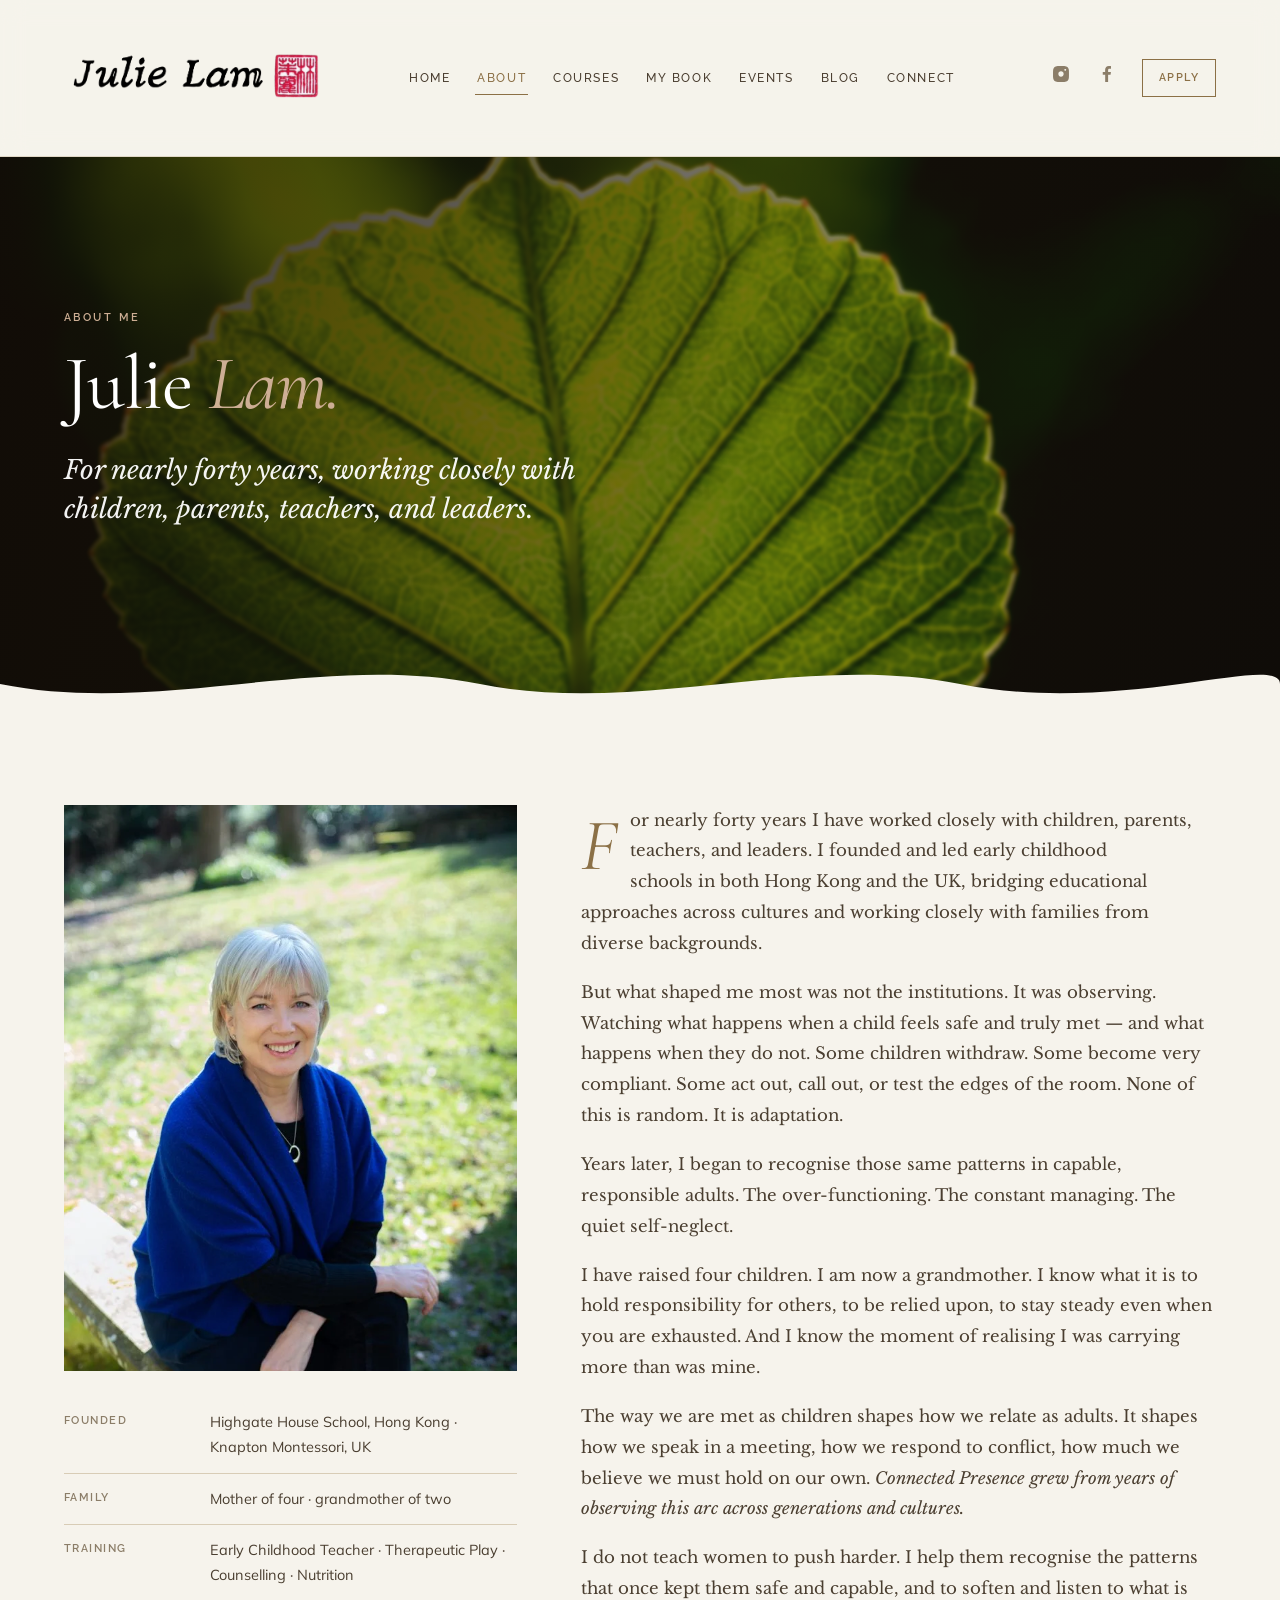
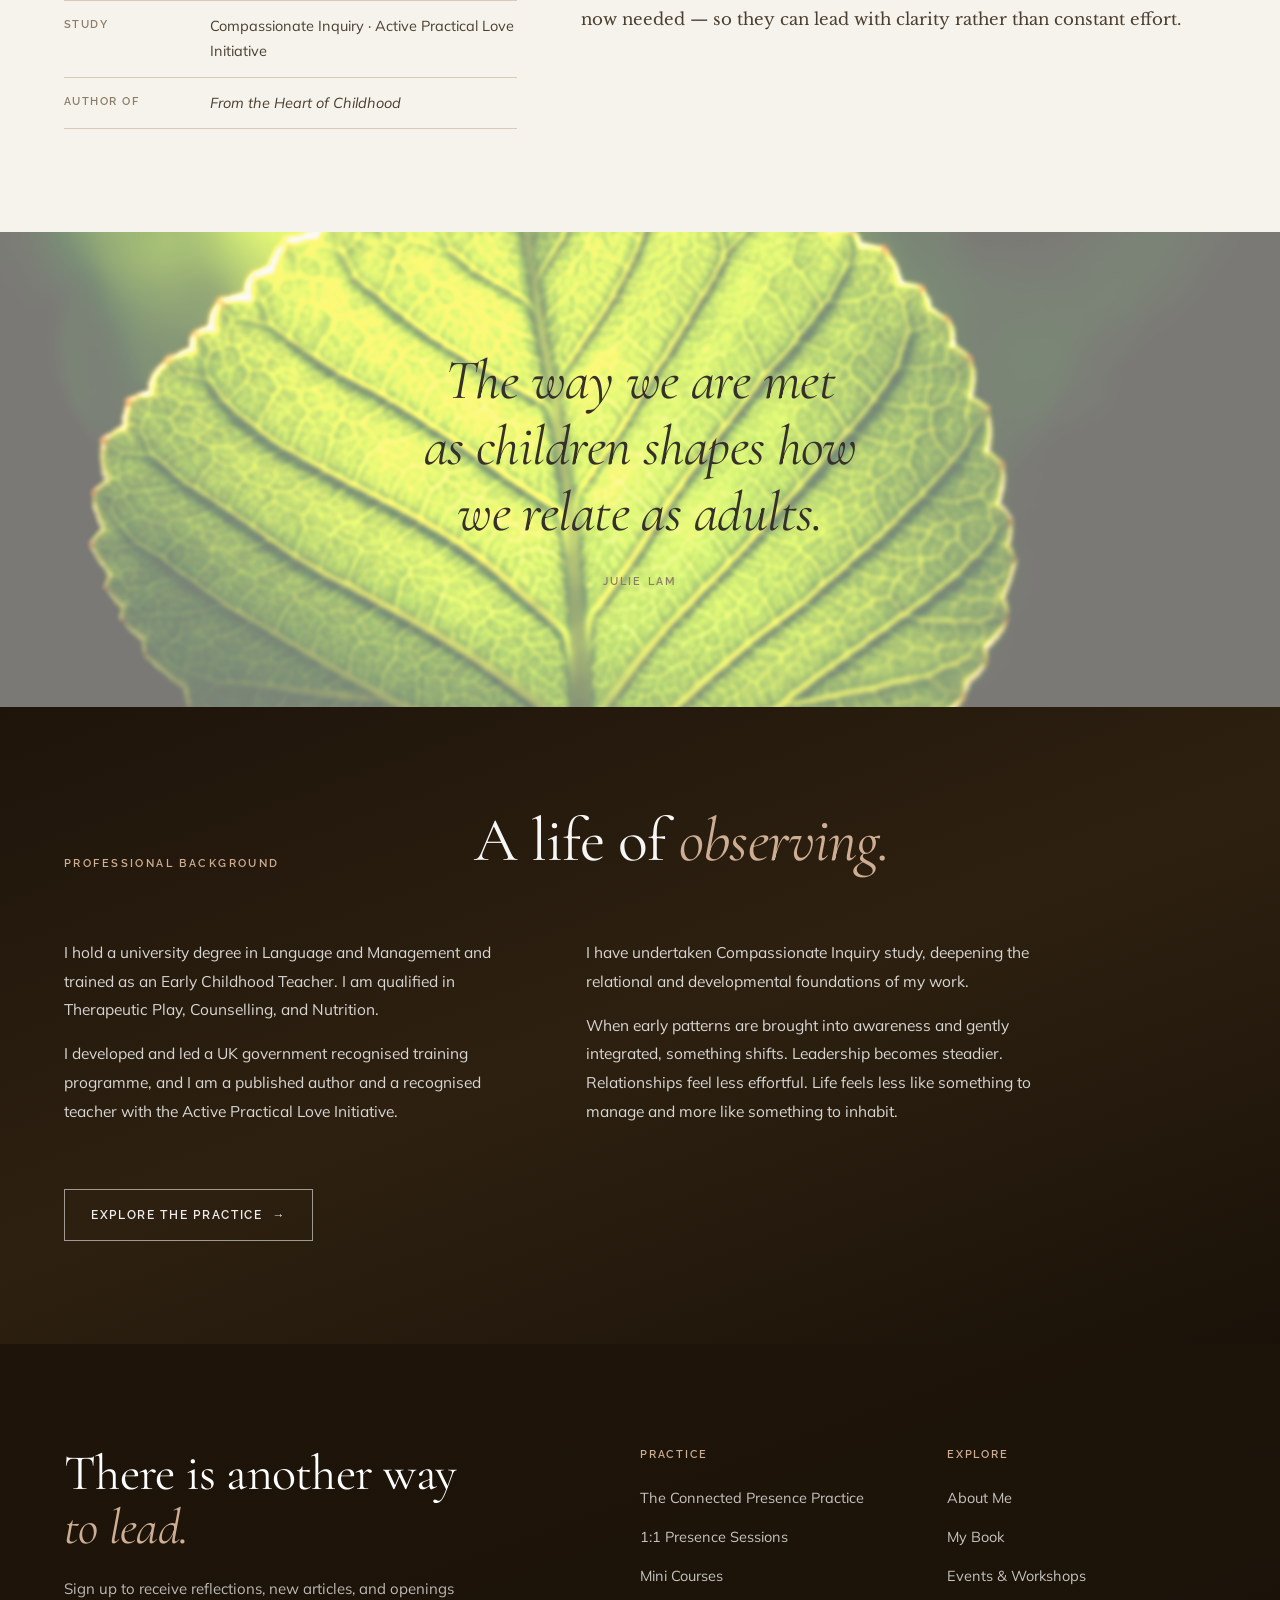
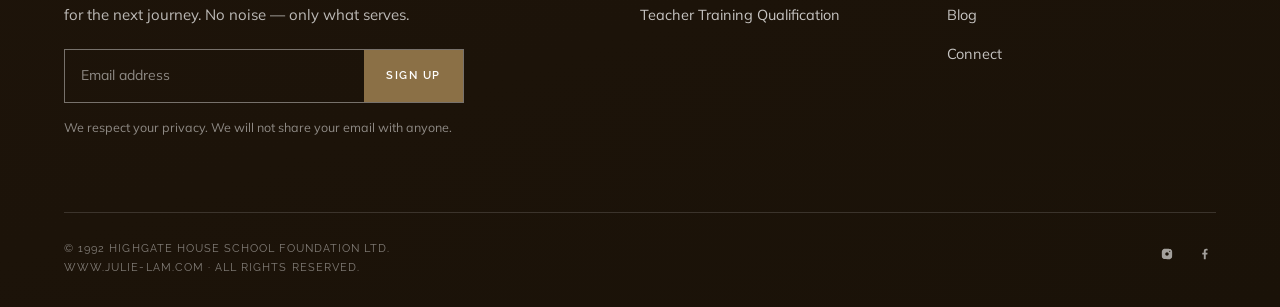
==== commit 8c12d66f: "changed about picture" ====
--- a/about.html
+++ b/about.html
@@ -1,183 +1,367 @@
-<!DOCTYPE html>
+<!doctype html>
 <html lang="en">
-<head>
-  <meta charset="utf-8">
-  <meta name="viewport" content="width=device-width, initial-scale=1">
-  <title>About — Julie Lam</title>
-  <meta name="description" content="For nearly forty years, working closely with children, parents, teachers, and leaders.">
-  <link rel="preconnect" href="https://fonts.googleapis.com">
-  <link rel="preconnect" href="https://fonts.gstatic.com" crossorigin>
-  <link href="https://fonts.googleapis.com/css2?family=Cormorant+Garamond:ital,wght@0,300;0,400;0,600;1,300;1,400;1,600&family=Libre+Baskerville:ital,wght@0,400;0,700;1,400&family=Mulish:wght@300;400;500;600&family=Raleway:wght@400;500;600&display=swap" rel="stylesheet">
-  <link rel="stylesheet" href="css/styles.css">
-</head>
-<body>
-
-<!-- NAV -->
-<header class="nav" id="site-nav">
-  <div class="nav-inner">
-    <a href="index.html" aria-label="Julie Lam — home">
-      <img class="brand-logo" src="images/logo.webp" alt="Julie Lam">
-    </a>
-    <nav class="nav-links">
-      <a href="index.html" class="nav-link">Home</a>
-      <a href="about.html" class="nav-link active">About</a>
-      <a href="courses.html" class="nav-link">Courses</a>
-      <a href="book.html" class="nav-link">My Book</a>
-      <a href="events.html" class="nav-link">Events</a>
-      <a href="blog.html" class="nav-link">Blog</a>
-      <a href="connect.html" class="nav-link">Connect</a>
-    </nav>
-    <div style="display:flex;align-items:center;gap:18px">
-      <div class="nav-social">
-        <a href="http://instagram.com/thejulielam" target="_blank" rel="noreferrer" aria-label="Instagram">
-          <svg viewBox="0 0 64 64"><path d="M46.91,25.816c-0.073-1.597-0.326-2.687-0.697-3.641c-0.383-0.986-0.896-1.823-1.73-2.657c-0.834-0.834-1.67-1.347-2.657-1.73c-0.954-0.371-2.045-0.624-3.641-0.697C36.585,17.017,36.074,17,32,17s-4.585,0.017-6.184,0.09c-1.597,0.073-2.687,0.326-3.641,0.697c-0.986,0.383-1.823,0.896-2.657,1.73c-0.834,0.834-1.347,1.67-1.73,2.657c-0.371,0.954-0.624,2.045-0.697,3.641C17.017,27.415,17,27.926,17,32c0,4.074,0.017,4.585,0.09,6.184c0.073,1.597,0.326,2.687,0.697,3.641c0.383,0.986,0.896,1.823,1.73,2.657c0.834,0.834,1.67,1.347,2.657,1.73c0.954,0.371,2.045,0.624,3.641,0.697C27.415,46.983,27.926,47,32,47s4.585-0.017,6.184-0.09c1.597-0.073,2.687-0.326,3.641-0.697c0.986-0.383,1.823-0.896,2.657-1.73c0.834-0.834,1.347-1.67,1.73-2.657c0.371-0.954,0.624-2.045,0.697-3.641C46.983,36.585,47,36.074,47,32S46.983,27.415,46.91,25.816z M32,37c-2.761,0-5-2.239-5-5c0-2.761,2.239-5,5-5s5,2.239,5,5C37,34.761,34.761,37,32,37z M40.007,25.993c-0.994,0-1.8-0.806-1.8-1.8s0.806-1.8,1.8-1.8s1.8,0.806,1.8,1.8S41.001,25.993,40.007,25.993z"/></svg>
+  <head>
+    <meta charset="utf-8" />
+    <meta name="viewport" content="width=device-width, initial-scale=1" />
+    <title>About — Julie Lam</title>
+    <meta
+      name="description"
+      content="For nearly forty years, working closely with children, parents, teachers, and leaders."
+    />
+    <link rel="preconnect" href="https://fonts.googleapis.com" />
+    <link rel="preconnect" href="https://fonts.gstatic.com" crossorigin />
+    <link
+      href="https://fonts.googleapis.com/css2?family=Cormorant+Garamond:ital,wght@0,300;0,400;0,600;1,300;1,400;1,600&family=Libre+Baskerville:ital,wght@0,400;0,700;1,400&family=Mulish:wght@300;400;500;600&family=Raleway:wght@400;500;600&display=swap"
+      rel="stylesheet"
+    />
+    <link rel="stylesheet" href="css/styles.css" />
+  </head>
+  <body>
+    <!-- NAV -->
+    <header class="nav" id="site-nav">
+      <div class="nav-inner">
+        <a href="index.html" aria-label="Julie Lam — home">
+          <img class="brand-logo" src="images/logo.webp" alt="Julie Lam" />
         </a>
-        <a href="https://www.facebook.com/JulieLam" target="_blank" rel="noreferrer" aria-label="Facebook">
-          <svg viewBox="0 0 64 64"><path d="M34.1,47V33.3h4.6l0.7-5.3h-5.3v-3.4c0-1.5,0.4-2.6,2.6-2.6l2.8,0v-4.8c-0.5-0.1-2.2-0.2-4.1-0.2c-4.1,0-6.9,2.5-6.9,7V28H24v5.3h4.6V47H34.1z"/></svg>
-        </a>
+        <nav class="nav-links">
+          <a href="index.html" class="nav-link">Home</a>
+          <a href="about.html" class="nav-link active">About</a>
+          <a href="courses.html" class="nav-link">Courses</a>
+          <a href="book.html" class="nav-link">My Book</a>
+          <a href="events.html" class="nav-link">Events</a>
+          <a href="blog.html" class="nav-link">Blog</a>
+          <a href="connect.html" class="nav-link">Connect</a>
+        </nav>
+        <div style="display: flex; align-items: center; gap: 18px">
+          <div class="nav-social">
+            <a
+              href="http://instagram.com/thejulielam"
+              target="_blank"
+              rel="noreferrer"
+              aria-label="Instagram"
+            >
+              <svg viewBox="0 0 64 64">
+                <path
+                  d="M46.91,25.816c-0.073-1.597-0.326-2.687-0.697-3.641c-0.383-0.986-0.896-1.823-1.73-2.657c-0.834-0.834-1.67-1.347-2.657-1.73c-0.954-0.371-2.045-0.624-3.641-0.697C36.585,17.017,36.074,17,32,17s-4.585,0.017-6.184,0.09c-1.597,0.073-2.687,0.326-3.641,0.697c-0.986,0.383-1.823,0.896-2.657,1.73c-0.834,0.834-1.347,1.67-1.73,2.657c-0.371,0.954-0.624,2.045-0.697,3.641C17.017,27.415,17,27.926,17,32c0,4.074,0.017,4.585,0.09,6.184c0.073,1.597,0.326,2.687,0.697,3.641c0.383,0.986,0.896,1.823,1.73,2.657c0.834,0.834,1.67,1.347,2.657,1.73c0.954,0.371,2.045,0.624,3.641,0.697C27.415,46.983,27.926,47,32,47s4.585-0.017,6.184-0.09c1.597-0.073,2.687-0.326,3.641-0.697c0.986-0.383,1.823-0.896,2.657-1.73c0.834-0.834,1.347-1.67,1.73-2.657c0.371-0.954,0.624-2.045,0.697-3.641C46.983,36.585,47,36.074,47,32S46.983,27.415,46.91,25.816z M32,37c-2.761,0-5-2.239-5-5c0-2.761,2.239-5,5-5s5,2.239,5,5C37,34.761,34.761,37,32,37z M40.007,25.993c-0.994,0-1.8-0.806-1.8-1.8s0.806-1.8,1.8-1.8s1.8,0.806,1.8,1.8S41.001,25.993,40.007,25.993z"
+                />
+              </svg>
+            </a>
+            <a
+              href="https://www.facebook.com/JulieLam"
+              target="_blank"
+              rel="noreferrer"
+              aria-label="Facebook"
+            >
+              <svg viewBox="0 0 64 64">
+                <path
+                  d="M34.1,47V33.3h4.6l0.7-5.3h-5.3v-3.4c0-1.5,0.4-2.6,2.6-2.6l2.8,0v-4.8c-0.5-0.1-2.2-0.2-4.1-0.2c-4.1,0-6.9,2.5-6.9,7V28H24v5.3h4.6V47H34.1z"
+                />
+              </svg>
+            </a>
+          </div>
+          <a href="courses.html" class="nav-cta">Apply</a>
+          <button class="nav-mobile-toggle" id="menu-toggle" aria-label="Menu">
+            <span></span><span></span>
+          </button>
+        </div>
       </div>
-      <a href="courses.html" class="nav-cta">Apply</a>
-      <button class="nav-mobile-toggle" id="menu-toggle" aria-label="Menu"><span></span><span></span></button>
-    </div>
-  </div>
-  <div class="mobile-menu" id="mobile-menu">
-    <a href="index.html">Home</a>
-    <a href="about.html">About</a>
-    <a href="courses.html">Courses</a>
-    <a href="book.html">My Book</a>
-    <a href="events.html">Events</a>
-    <a href="blog.html">Blog</a>
-    <a href="connect.html">Connect</a>
-  </div>
-</header>
-
-<main class="page">
-
-  <!-- HERO -->
-  <section class="hero" style="min-height:62vh">
-    <div class="hero-bg"><img src="images/julie-indoor.webp" alt="" style="object-position:center 20%"></div>
-    <div class="hero-inner">
-      <div class="hero-content">
-        <div class="eyebrow on-dark">About Me</div>
-        <h1 class="hero-title" style="font-size:clamp(40px,6vw,82px)">Julie <span class="italic">Lam.</span></h1>
-        <p class="hero-tagline">For nearly forty years, working closely with children, parents, teachers, and leaders.</p>
+      <div class="mobile-menu" id="mobile-menu">
+        <a href="index.html">Home</a>
+        <a href="about.html">About</a>
+        <a href="courses.html">Courses</a>
+        <a href="book.html">My Book</a>
+        <a href="events.html">Events</a>
+        <a href="blog.html">Blog</a>
+        <a href="connect.html">Connect</a>
       </div>
-    </div>
-    <div class="wave">
-      <svg viewBox="0 0 1440 60" preserveAspectRatio="none" xmlns="http://www.w3.org/2000/svg">
-        <path d="M0,30 C180,60 360,0 540,30 C720,60 900,0 1080,30 C1260,60 1440,0 1440,30 L1440,60 L0,60 Z" fill="#f6f3ec"/>
-      </svg>
-    </div>
-  </section>
-
-  <!-- BIO -->
-  <section class="flush-top" style="padding-top:clamp(48px,7vw,100px)">
-    <div class="wrap">
-      <div class="bio-grid">
-        <div>
-          <img class="bio-photo" src="images/julie-bench.webp" alt="Julie Lam">
-          <div class="bio-meta">
-            <div class="bio-meta-row"><span class="k">Founded</span><span class="v">Highgate House School, Hong Kong · Knapton Montessori, UK</span></div>
-            <div class="bio-meta-row"><span class="k">Family</span><span class="v">Mother of four · grandmother of two</span></div>
-            <div class="bio-meta-row"><span class="k">Training</span><span class="v">Early Childhood Teacher · Therapeutic Play · Counselling · Nutrition</span></div>
-            <div class="bio-meta-row"><span class="k">Study</span><span class="v">Compassionate Inquiry · Active Practical Love Initiative</span></div>
-            <div class="bio-meta-row"><span class="k">Author of</span><span class="v"><em>From the Heart of Childhood</em></span></div>
-          </div>
-        </div>
-        <div>
-          <div class="reveal">
-            <div class="reader">
-              <p class="first">For nearly forty years I have worked closely with children, parents, teachers, and leaders. I founded and led early childhood schools in both Hong Kong and the UK, bridging educational approaches across cultures and working closely with families from diverse backgrounds.</p>
-              <p>But what shaped me most was not the institutions. It was observing. Watching what happens when a child feels safe and truly met — and what happens when they do not. Some children withdraw. Some become very compliant. Some act out, call out, or test the edges of the room. None of this is random. It is adaptation.</p>
-              <p>Years later, I began to recognise those same patterns in capable, responsible adults. The over-functioning. The constant managing. The quiet self-neglect.</p>
-              <p>I have raised four children. I am now a grandmother. I know what it is to hold responsibility for others, to be relied upon, to stay steady even when you are exhausted. And I know the moment of realising I was carrying more than was mine.</p>
-              <p>The way we are met as children shapes how we relate as adults. It shapes how we speak in a meeting, how we respond to conflict, how much we believe we must hold on our own. <em>Connected Presence grew from years of observing this arc across generations and cultures.</em></p>
-              <p>I do not teach women to push harder. I help them recognise the patterns that once kept them safe and capable, and to soften and listen to what is now needed — so they can lead with clarity rather than constant effort.</p>
+    </header>
+
+    <main class="page">
+      <!-- HERO -->
+      <section class="hero" style="min-height: 62vh">
+        <div class="hero-bg">
+          <img
+            src="images/leaf.webp"
+            alt=""
+            style="object-position: center 20%"
+          />
+        </div>
+        <div class="hero-inner">
+          <div class="hero-content">
+            <div class="eyebrow on-dark">About Me</div>
+            <h1 class="hero-title" style="font-size: clamp(40px, 6vw, 82px)">
+              Julie <span class="italic">Lam.</span>
+            </h1>
+            <p class="hero-tagline">
+              For nearly forty years, working closely with children, parents,
+              teachers, and leaders.
+            </p>
+          </div>
+        </div>
+        <div class="wave">
+          <svg
+            viewBox="0 0 1440 60"
+            preserveAspectRatio="none"
+            xmlns="http://www.w3.org/2000/svg"
+          >
+            <path
+              d="M0,30 C180,60 360,0 540,30 C720,60 900,0 1080,30 C1260,60 1440,0 1440,30 L1440,60 L0,60 Z"
+              fill="#f6f3ec"
+            />
+          </svg>
+        </div>
+      </section>
+
+      <!-- BIO -->
+      <section class="flush-top" style="padding-top: clamp(48px, 7vw, 100px)">
+        <div class="wrap">
+          <div class="bio-grid">
+            <div>
+              <img
+                class="bio-photo"
+                src="images/julie-bench.webp"
+                alt="Julie Lam"
+              />
+              <div class="bio-meta">
+                <div class="bio-meta-row">
+                  <span class="k">Founded</span
+                  ><span class="v"
+                    >Highgate House School, Hong Kong · Knapton Montessori,
+                    UK</span
+                  >
+                </div>
+                <div class="bio-meta-row">
+                  <span class="k">Family</span
+                  ><span class="v">Mother of four · grandmother of two</span>
+                </div>
+                <div class="bio-meta-row">
+                  <span class="k">Training</span
+                  ><span class="v"
+                    >Early Childhood Teacher · Therapeutic Play · Counselling ·
+                    Nutrition</span
+                  >
+                </div>
+                <div class="bio-meta-row">
+                  <span class="k">Study</span
+                  ><span class="v"
+                    >Compassionate Inquiry · Active Practical Love
+                    Initiative</span
+                  >
+                </div>
+                <div class="bio-meta-row">
+                  <span class="k">Author of</span
+                  ><span class="v"><em>From the Heart of Childhood</em></span>
+                </div>
+              </div>
             </div>
-          </div>
+            <div>
+              <div class="reveal">
+                <div class="reader">
+                  <p class="first">
+                    For nearly forty years I have worked closely with children,
+                    parents, teachers, and leaders. I founded and led early
+                    childhood schools in both Hong Kong and the UK, bridging
+                    educational approaches across cultures and working closely
+                    with families from diverse backgrounds.
+                  </p>
+                  <p>
+                    But what shaped me most was not the institutions. It was
+                    observing. Watching what happens when a child feels safe and
+                    truly met — and what happens when they do not. Some children
+                    withdraw. Some become very compliant. Some act out, call
+                    out, or test the edges of the room. None of this is random.
+                    It is adaptation.
+                  </p>
+                  <p>
+                    Years later, I began to recognise those same patterns in
+                    capable, responsible adults. The over-functioning. The
+                    constant managing. The quiet self-neglect.
+                  </p>
+                  <p>
+                    I have raised four children. I am now a grandmother. I know
+                    what it is to hold responsibility for others, to be relied
+                    upon, to stay steady even when you are exhausted. And I know
+                    the moment of realising I was carrying more than was mine.
+                  </p>
+                  <p>
+                    The way we are met as children shapes how we relate as
+                    adults. It shapes how we speak in a meeting, how we respond
+                    to conflict, how much we believe we must hold on our own.
+                    <em
+                      >Connected Presence grew from years of observing this arc
+                      across generations and cultures.</em
+                    >
+                  </p>
+                  <p>
+                    I do not teach women to push harder. I help them recognise
+                    the patterns that once kept them safe and capable, and to
+                    soften and listen to what is now needed — so they can lead
+                    with clarity rather than constant effort.
+                  </p>
+                </div>
+              </div>
+            </div>
+          </div>
+        </div>
+      </section>
+
+      <!-- PULL QUOTE -->
+      <div class="pull">
+        <div class="pull-bg"><img src="images/leaf.webp" alt="" /></div>
+        <div class="pull-inner wrap">
+          <p class="pull-text">
+            The way we are met as children shapes how we relate as adults.
+          </p>
+          <div class="pull-attr">Julie Lam</div>
         </div>
       </div>
-    </div>
-  </section>
-
-  <!-- PULL QUOTE -->
-  <div class="pull">
-    <div class="pull-bg"><img src="images/leaf.webp" alt=""></div>
-    <div class="pull-inner wrap">
-      <p class="pull-text">The way we are met as children shapes how we relate as adults.</p>
-      <div class="pull-attr">Julie Lam</div>
-    </div>
-  </div>
-
-  <!-- PROFESSIONAL BACKGROUND -->
-  <section class="espresso">
-    <div class="wrap">
-      <div class="section-head" style="padding:0">
-        <div><div class="eyebrow on-dark">Professional Background</div></div>
-        <div><h2 class="section-title">A life of <span class="italic">observing.</span></h2></div>
+
+      <!-- PROFESSIONAL BACKGROUND -->
+      <section class="espresso">
+        <div class="wrap">
+          <div class="section-head" style="padding: 0">
+            <div>
+              <div class="eyebrow on-dark">Professional Background</div>
+            </div>
+            <div>
+              <h2 class="section-title">
+                A life of <span class="italic">observing.</span>
+              </h2>
+            </div>
+          </div>
+          <div class="narrative" style="max-width: 980px">
+            <p>
+              I hold a university degree in Language and Management and trained
+              as an Early Childhood Teacher. I am qualified in Therapeutic Play,
+              Counselling, and Nutrition.
+            </p>
+            <p>
+              I developed and led a UK government recognised training programme,
+              and I am a published author and a recognised teacher with the
+              Active Practical Love Initiative.
+            </p>
+            <p>
+              I have undertaken Compassionate Inquiry study, deepening the
+              relational and developmental foundations of my work.
+            </p>
+            <p>
+              When early patterns are brought into awareness and gently
+              integrated, something shifts. Leadership becomes steadier.
+              Relationships feel less effortful. Life feels less like something
+              to manage and more like something to inhabit.
+            </p>
+          </div>
+          <div style="margin-top: 48px">
+            <a href="courses.html" class="btn btn-light"
+              >Explore the Practice <span class="arrow">→</span></a
+            >
+          </div>
+        </div>
+      </section>
+    </main>
+
+    <!-- FOOTER -->
+    <footer class="foot">
+      <div class="foot-inner">
+        <div class="foot-top">
+          <div>
+            <h3 class="foot-title">
+              There is another way<br /><span class="italic">to lead.</span>
+            </h3>
+            <p>
+              Sign up to receive reflections, new articles, and openings for the
+              next journey. No noise — only what serves.
+            </p>
+            <form
+              action="https://YOUR_ACCOUNT.us1.list-manage.com/subscribe/post?u=XXXXXXXX&amp;id=XXXXXXXX"
+              method="post"
+              target="_blank"
+              novalidate
+              class="subscribe"
+            >
+              <input
+                type="email"
+                name="EMAIL"
+                placeholder="Email address"
+                required
+              />
+              <div class="mc-honeypot" aria-hidden="true">
+                <input
+                  type="text"
+                  name="b_XXXXXXXX_XXXXXXXX"
+                  tabindex="-1"
+                  value=""
+                />
+              </div>
+              <button type="submit" name="subscribe">Sign Up</button>
+            </form>
+            <p
+              style="
+                font-size: 12.5px;
+                margin-top: 14px;
+                color: rgba(255, 255, 255, 0.5);
+              "
+            >
+              We respect your privacy. We will not share your email with anyone.
+            </p>
+          </div>
+          <div class="foot-col">
+            <h4>Practice</h4>
+            <ul>
+              <li>
+                <a href="courses.html">The Connected Presence Practice</a>
+              </li>
+              <li><a href="courses.html">1:1 Presence Sessions</a></li>
+              <li><a href="courses.html">Mini Courses</a></li>
+              <li><a href="courses.html">Teacher Training Qualification</a></li>
+            </ul>
+          </div>
+          <div class="foot-col">
+            <h4>Explore</h4>
+            <ul>
+              <li><a href="about.html">About Me</a></li>
+              <li><a href="book.html">My Book</a></li>
+              <li><a href="events.html">Events &amp; Workshops</a></li>
+              <li><a href="blog.html">Blog</a></li>
+              <li><a href="connect.html">Connect</a></li>
+            </ul>
+          </div>
+        </div>
+        <div class="foot-bottom">
+          <span class="copy"
+            >© 1992 Highgate House School Foundation Ltd.<br />www.julie-lam.com
+            · All rights reserved.</span
+          >
+          <div class="foot-social">
+            <a
+              href="http://instagram.com/thejulielam"
+              target="_blank"
+              rel="noreferrer"
+              aria-label="Instagram"
+            >
+              <svg viewBox="0 0 64 64">
+                <path
+                  d="M46.91,25.816c-0.073-1.597-0.326-2.687-0.697-3.641c-0.383-0.986-0.896-1.823-1.73-2.657c-0.834-0.834-1.67-1.347-2.657-1.73c-0.954-0.371-2.045-0.624-3.641-0.697C36.585,17.017,36.074,17,32,17s-4.585,0.017-6.184,0.09c-1.597,0.073-2.687,0.326-3.641,0.697c-0.986,0.383-1.823,0.896-2.657,1.73c-0.834,0.834-1.347,1.67-1.73,2.657c-0.371,0.954-0.624,2.045-0.697,3.641C17.017,27.415,17,27.926,17,32c0,4.074,0.017,4.585,0.09,6.184c0.073,1.597,0.326,2.687,0.697,3.641c0.383,0.986,0.896,1.823,1.73,2.657c0.834,0.834,1.67,1.347,2.657,1.73c0.954,0.371,2.045,0.624,3.641,0.697C27.415,46.983,27.926,47,32,47s4.585-0.017,6.184-0.09c1.597-0.073,2.687-0.326,3.641-0.697c0.986-0.383,1.823-0.896,2.657-1.73c0.834-0.834,1.347-1.67,1.73-2.657c0.371-0.954,0.624-2.045,0.697-3.641C46.983,36.585,47,36.074,47,32S46.983,27.415,46.91,25.816z M32,37c-2.761,0-5-2.239-5-5c0-2.761,2.239-5,5-5s5,2.239,5,5C37,34.761,34.761,37,32,37z M40.007,25.993c-0.994,0-1.8-0.806-1.8-1.8s0.806-1.8,1.8-1.8s1.8,0.806,1.8,1.8S41.001,25.993,40.007,25.993z"
+                />
+              </svg>
+            </a>
+            <a
+              href="https://www.facebook.com/JulieLam"
+              target="_blank"
+              rel="noreferrer"
+              aria-label="Facebook"
+            >
+              <svg viewBox="0 0 64 64">
+                <path
+                  d="M34.1,47V33.3h4.6l0.7-5.3h-5.3v-3.4c0-1.5,0.4-2.6,2.6-2.6l2.8,0v-4.8c-0.5-0.1-2.2-0.2-4.1-0.2c-4.1,0-6.9,2.5-6.9,7V28H24v5.3h4.6V47H34.1z"
+                />
+              </svg>
+            </a>
+          </div>
+        </div>
       </div>
-      <div class="narrative" style="max-width:980px">
-        <p>I hold a university degree in Language and Management and trained as an Early Childhood Teacher. I am qualified in Therapeutic Play, Counselling, and Nutrition.</p>
-        <p>I developed and led a UK government recognised training programme, and I am a published author and a recognised teacher with the Active Practical Love Initiative.</p>
-        <p>I have undertaken Compassionate Inquiry study, deepening the relational and developmental foundations of my work.</p>
-        <p>When early patterns are brought into awareness and gently integrated, something shifts. Leadership becomes steadier. Relationships feel less effortful. Life feels less like something to manage and more like something to inhabit.</p>
-      </div>
-      <div style="margin-top:48px">
-        <a href="courses.html" class="btn btn-light">Explore the Practice <span class="arrow">→</span></a>
-      </div>
-    </div>
-  </section>
-
-</main>
-
-<!-- FOOTER -->
-<footer class="foot">
-  <div class="foot-inner">
-    <div class="foot-top">
-      <div>
-        <h3 class="foot-title">There is another way<br><span class="italic">to lead.</span></h3>
-        <p>Sign up to receive reflections, new articles, and openings for the next journey. No noise — only what serves.</p>
-        <form action="https://YOUR_ACCOUNT.us1.list-manage.com/subscribe/post?u=XXXXXXXX&amp;id=XXXXXXXX" method="post" target="_blank" novalidate class="subscribe">
-          <input type="email" name="EMAIL" placeholder="Email address" required>
-          <div class="mc-honeypot" aria-hidden="true"><input type="text" name="b_XXXXXXXX_XXXXXXXX" tabindex="-1" value=""></div>
-          <button type="submit" name="subscribe">Sign Up</button>
-        </form>
-        <p style="font-size:12.5px;margin-top:14px;color:rgba(255,255,255,0.5)">We respect your privacy. We will not share your email with anyone.</p>
-      </div>
-      <div class="foot-col">
-        <h4>Practice</h4>
-        <ul>
-          <li><a href="courses.html">The Connected Presence Practice</a></li>
-          <li><a href="courses.html">1:1 Presence Sessions</a></li>
-          <li><a href="courses.html">Mini Courses</a></li>
-          <li><a href="courses.html">Teacher Training Qualification</a></li>
-        </ul>
-      </div>
-      <div class="foot-col">
-        <h4>Explore</h4>
-        <ul>
-          <li><a href="about.html">About Me</a></li>
-          <li><a href="book.html">My Book</a></li>
-          <li><a href="events.html">Events &amp; Workshops</a></li>
-          <li><a href="blog.html">Blog</a></li>
-          <li><a href="connect.html">Connect</a></li>
-        </ul>
-      </div>
-    </div>
-    <div class="foot-bottom">
-      <span class="copy">© 1992 Highgate House School Foundation Ltd.<br>www.julie-lam.com · All rights reserved.</span>
-      <div class="foot-social">
-        <a href="http://instagram.com/thejulielam" target="_blank" rel="noreferrer" aria-label="Instagram">
-          <svg viewBox="0 0 64 64"><path d="M46.91,25.816c-0.073-1.597-0.326-2.687-0.697-3.641c-0.383-0.986-0.896-1.823-1.73-2.657c-0.834-0.834-1.67-1.347-2.657-1.73c-0.954-0.371-2.045-0.624-3.641-0.697C36.585,17.017,36.074,17,32,17s-4.585,0.017-6.184,0.09c-1.597,0.073-2.687,0.326-3.641,0.697c-0.986,0.383-1.823,0.896-2.657,1.73c-0.834,0.834-1.347,1.67-1.73,2.657c-0.371,0.954-0.624,2.045-0.697,3.641C17.017,27.415,17,27.926,17,32c0,4.074,0.017,4.585,0.09,6.184c0.073,1.597,0.326,2.687,0.697,3.641c0.383,0.986,0.896,1.823,1.73,2.657c0.834,0.834,1.67,1.347,2.657,1.73c0.954,0.371,2.045,0.624,3.641,0.697C27.415,46.983,27.926,47,32,47s4.585-0.017,6.184-0.09c1.597-0.073,2.687-0.326,3.641-0.697c0.986-0.383,1.823-0.896,2.657-1.73c0.834-0.834,1.347-1.67,1.73-2.657c0.371-0.954,0.624-2.045,0.697-3.641C46.983,36.585,47,36.074,47,32S46.983,27.415,46.91,25.816z M32,37c-2.761,0-5-2.239-5-5c0-2.761,2.239-5,5-5s5,2.239,5,5C37,34.761,34.761,37,32,37z M40.007,25.993c-0.994,0-1.8-0.806-1.8-1.8s0.806-1.8,1.8-1.8s1.8,0.806,1.8,1.8S41.001,25.993,40.007,25.993z"/></svg>
-        </a>
-        <a href="https://www.facebook.com/JulieLam" target="_blank" rel="noreferrer" aria-label="Facebook">
-          <svg viewBox="0 0 64 64"><path d="M34.1,47V33.3h4.6l0.7-5.3h-5.3v-3.4c0-1.5,0.4-2.6,2.6-2.6l2.8,0v-4.8c-0.5-0.1-2.2-0.2-4.1-0.2c-4.1,0-6.9,2.5-6.9,7V28H24v5.3h4.6V47H34.1z"/></svg>
-        </a>
-      </div>
-    </div>
-  </div>
-</footer>
-
-<script src="js/main.js"></script>
-</body>
+    </footer>
+
+    <script src="js/main.js"></script>
+  </body>
 </html>
--- a/css/styles.css
+++ b/css/styles.css
@@ -29,9 +29,17 @@
   --gutter: clamp(18px, 3vw, 44px);
 }
 
-* { box-sizing: border-box; }
-html { scroll-behavior: smooth; }
-html, body { margin: 0; padding: 0; }
+* {
+  box-sizing: border-box;
+}
+html {
+  scroll-behavior: smooth;
+}
+html,
+body {
+  margin: 0;
+  padding: 0;
+}
 body {
   background: var(--bg);
   color: var(--ink);
@@ -43,10 +51,26 @@
   text-rendering: optimizeLegibility;
   overflow-x: hidden;
 }
-img { display: block; max-width: 100%; }
-a { color: inherit; text-decoration: none; }
-button { font: inherit; color: inherit; background: none; border: 0; cursor: pointer; padding: 0; }
-::selection { background: var(--gold); color: #fff; }
+img {
+  display: block;
+  max-width: 100%;
+}
+a {
+  color: inherit;
+  text-decoration: none;
+}
+button {
+  font: inherit;
+  color: inherit;
+  background: none;
+  border: 0;
+  cursor: pointer;
+  padding: 0;
+}
+::selection {
+  background: var(--gold);
+  color: #fff;
+}
 
 /* ---------- Type helpers ---------- */
 .eyebrow {
@@ -57,7 +81,9 @@
   color: var(--gold);
   font-weight: 600;
 }
-.eyebrow.on-dark { color: var(--tan); }
+.eyebrow.on-dark {
+  color: var(--tan);
+}
 .lede {
   font-family: var(--book);
   font-style: italic;
@@ -66,28 +92,64 @@
   color: var(--ink-2);
   font-weight: 400;
 }
-.italic { font-style: italic; }
+.italic {
+  font-style: italic;
+}
 
 /* ---------- Layout ---------- */
-.wrap { max-width: var(--max); margin: 0 auto; padding: 0 var(--pad-x); }
-.row { display: grid; grid-template-columns: repeat(12, 1fr); gap: var(--gutter); }
-.col-4 { grid-column: span 4; }
-.col-5 { grid-column: span 5; }
-.col-6 { grid-column: span 6; }
-.col-7 { grid-column: span 7; }
-.col-8 { grid-column: span 8; }
-.col-12 { grid-column: span 12; }
+.wrap {
+  max-width: var(--max);
+  margin: 0 auto;
+  padding: 0 var(--pad-x);
+}
+.row {
+  display: grid;
+  grid-template-columns: repeat(12, 1fr);
+  gap: var(--gutter);
+}
+.col-4 {
+  grid-column: span 4;
+}
+.col-5 {
+  grid-column: span 5;
+}
+.col-6 {
+  grid-column: span 6;
+}
+.col-7 {
+  grid-column: span 7;
+}
+.col-8 {
+  grid-column: span 8;
+}
+.col-12 {
+  grid-column: span 12;
+}
 @media (max-width: 860px) {
-  .col-4, .col-5, .col-6, .col-7, .col-8 { grid-column: span 12; }
-}
-
-section { padding: clamp(56px, 8vw, 116px) 0; }
-section.tight { padding: clamp(36px, 5vw, 72px) 0; }
-section.flush-top { padding-top: 0; }
+  .col-4,
+  .col-5,
+  .col-6,
+  .col-7,
+  .col-8 {
+    grid-column: span 12;
+  }
+}
+
+section {
+  padding: clamp(56px, 8vw, 116px) 0;
+}
+section.tight {
+  padding: clamp(36px, 5vw, 72px) 0;
+}
+section.flush-top {
+  padding-top: 0;
+}
 
 /* ---------- Nav ---------- */
 .nav {
-  position: sticky; top: 0; z-index: 40;
+  position: sticky;
+  top: 0;
+  z-index: 40;
   padding: 14px var(--pad-x);
   background: color-mix(in oklab, var(--bg) 90%, transparent);
   backdrop-filter: blur(12px);
@@ -95,9 +157,23 @@
   border-bottom: 1px solid color-mix(in oklab, var(--rule) 70%, transparent);
   transition: transform 400ms ease;
 }
-.nav-inner { max-width: var(--max); margin: 0 auto; display: flex; align-items: center; justify-content: space-between; gap: 24px; }
-.brand-logo { height: 30px; width: auto; }
-.nav-links { display: flex; align-items: center; gap: clamp(12px, 1.8vw, 26px); }
+.nav-inner {
+  max-width: var(--max);
+  margin: 0 auto;
+  display: flex;
+  align-items: center;
+  justify-content: space-between;
+  gap: 24px;
+}
+.brand-logo {
+  height: 128px;
+  width: auto;
+}
+.nav-links {
+  display: flex;
+  align-items: center;
+  gap: clamp(12px, 1.8vw, 26px);
+}
 .nav-link {
   font-family: var(--display);
   font-size: 12px;
@@ -110,300 +186,1139 @@
   white-space: nowrap;
   transition: color 200ms;
 }
-.nav-link:hover { color: var(--gold); }
-.nav-link.active { color: var(--gold); }
+.nav-link:hover {
+  color: var(--gold);
+}
+.nav-link.active {
+  color: var(--gold);
+}
 .nav-link.active::after {
-  content: ""; position: absolute; left: 0; right: 0; bottom: -1px; height: 1px; background: var(--gold);
+  content: "";
+  position: absolute;
+  left: 0;
+  right: 0;
+  bottom: -1px;
+  height: 1px;
+  background: var(--gold);
 }
 .nav-cta {
-  font-family: var(--display); font-size: 11px; letter-spacing: 0.13em; text-transform: uppercase; font-weight: 600;
-  padding: 9px 16px; border: 1px solid var(--gold); color: var(--gold);
-  transition: background 250ms, color 250ms; display: inline-block;
-}
-.nav-cta:hover { background: var(--gold); color: #fff; }
-.nav-social { display: flex; gap: 12px; align-items: center; }
-.nav-social svg { width: 18px; height: 18px; fill: var(--ink-3); transition: fill 200ms; }
-.nav-social a:hover svg { fill: var(--gold); }
-@media (max-width: 1080px) { .nav-social, .nav-cta { display: none; } }
+  font-family: var(--display);
+  font-size: 11px;
+  letter-spacing: 0.13em;
+  text-transform: uppercase;
+  font-weight: 600;
+  padding: 9px 16px;
+  border: 1px solid var(--gold);
+  color: var(--gold);
+  transition:
+    background 250ms,
+    color 250ms;
+  display: inline-block;
+}
+.nav-cta:hover {
+  background: var(--gold);
+  color: #fff;
+}
+.nav-social {
+  display: flex;
+  gap: 12px;
+  align-items: center;
+}
+.nav-social svg {
+  width: 34px;
+  height: 34px;
+  fill: var(--ink-3);
+  transition: fill 200ms;
+}
+.nav-social a:hover svg {
+  fill: var(--gold);
+}
+@media (max-width: 1080px) {
+  .nav-social,
+  .nav-cta {
+    display: none;
+  }
+}
 @media (max-width: 820px) {
-  .nav-links { display: none; }
-  .nav-mobile-toggle { display: inline-flex !important; }
-}
-.nav-mobile-toggle { display: none; flex-direction: column; gap: 5px; padding: 8px; }
-.nav-mobile-toggle span { width: 24px; height: 1.5px; background: var(--ink); display: block; }
+  .nav-links {
+    display: none;
+  }
+  .nav-mobile-toggle {
+    display: inline-flex !important;
+  }
+}
+.nav-mobile-toggle {
+  display: none;
+  flex-direction: column;
+  gap: 5px;
+  padding: 8px;
+}
+.nav-mobile-toggle span {
+  width: 24px;
+  height: 1.5px;
+  background: var(--ink);
+  display: block;
+}
 .mobile-menu {
-  display: none; flex-direction: column; gap: 4px;
+  display: none;
+  flex-direction: column;
+  gap: 4px;
   padding: 8px var(--pad-x) 20px;
   border-bottom: 1px solid var(--rule);
   background: var(--bg);
 }
-.mobile-menu.open { display: flex; }
+.mobile-menu.open {
+  display: flex;
+}
 .mobile-menu a {
-  font-family: var(--display); font-size: 13px; letter-spacing: 0.1em; text-transform: uppercase;
-  padding: 12px 0; border-bottom: 1px solid color-mix(in oklab, var(--rule) 50%, transparent); color: var(--ink-2);
+  font-family: var(--display);
+  font-size: 13px;
+  letter-spacing: 0.1em;
+  text-transform: uppercase;
+  padding: 12px 0;
+  border-bottom: 1px solid color-mix(in oklab, var(--rule) 50%, transparent);
+  color: var(--ink-2);
 }
 
 /* ---------- Buttons ---------- */
 .btn {
-  display: inline-flex; align-items: center; gap: 10px;
-  font-family: var(--display); font-size: 12px; letter-spacing: 0.14em; text-transform: uppercase; font-weight: 600;
-  padding: 15px 26px; border: 1px solid var(--brown); color: var(--brown); background: transparent;
-  transition: background 250ms, color 250ms, border-color 250ms;
-}
-.btn:hover { background: var(--brown); color: var(--bg); }
-.btn-solid { background: var(--gold); border-color: var(--gold); color: #fff; }
-.btn-solid:hover { background: var(--brown); border-color: var(--brown); }
-.btn-light { border-color: rgba(255,255,255,0.55); color: rgba(255,255,255,0.92); }
-.btn-light:hover { background: rgba(255,255,255,0.12); border-color: #fff; color: #fff; }
-.btn-light-solid { background: rgba(255,255,255,0.92); border-color: transparent; color: var(--brown); }
-.btn-light-solid:hover { background: #fff; }
-.btn .arrow { transition: transform 250ms; }
-.btn:hover .arrow { transform: translateX(4px); }
+  display: inline-flex;
+  align-items: center;
+  gap: 10px;
+  font-family: var(--display);
+  font-size: 12px;
+  letter-spacing: 0.14em;
+  text-transform: uppercase;
+  font-weight: 600;
+  padding: 15px 26px;
+  border: 1px solid var(--brown);
+  color: var(--brown);
+  background: transparent;
+  transition:
+    background 250ms,
+    color 250ms,
+    border-color 250ms;
+}
+.btn:hover {
+  background: var(--brown);
+  color: var(--bg);
+}
+.btn-solid {
+  background: var(--gold);
+  border-color: var(--gold);
+  color: #fff;
+}
+.btn-solid:hover {
+  background: var(--brown);
+  border-color: var(--brown);
+}
+.btn-light {
+  border-color: rgba(255, 255, 255, 0.55);
+  color: rgba(255, 255, 255, 0.92);
+}
+.btn-light:hover {
+  background: rgba(255, 255, 255, 0.12);
+  border-color: #fff;
+  color: #fff;
+}
+.btn-light-solid {
+  background: rgba(255, 255, 255, 0.92);
+  border-color: transparent;
+  color: var(--brown);
+}
+.btn-light-solid:hover {
+  background: #fff;
+}
+.btn .arrow {
+  transition: transform 250ms;
+}
+.btn:hover .arrow {
+  transform: translateX(4px);
+}
 
 .text-link {
-  display: inline-flex; align-items: center; gap: 8px;
-  font-family: var(--display); font-size: 12px; letter-spacing: 0.1em; text-transform: uppercase; font-weight: 600; color: var(--gold);
-  border-bottom: 1px solid currentColor; padding-bottom: 4px; transition: gap 250ms;
-}
-.text-link:hover { gap: 14px; }
+  display: inline-flex;
+  align-items: center;
+  gap: 8px;
+  font-family: var(--display);
+  font-size: 12px;
+  letter-spacing: 0.1em;
+  text-transform: uppercase;
+  font-weight: 600;
+  color: var(--gold);
+  border-bottom: 1px solid currentColor;
+  padding-bottom: 4px;
+  transition: gap 250ms;
+}
+.text-link:hover {
+  gap: 14px;
+}
 
 /* ---------- Section heads ---------- */
-.section-head { display: grid; grid-template-columns: 1fr 2fr; gap: var(--gutter); align-items: end; margin-bottom: clamp(36px, 5vw, 64px); }
-@media (max-width: 860px) { .section-head { grid-template-columns: 1fr; gap: 16px; } }
+.section-head {
+  display: grid;
+  grid-template-columns: 1fr 2fr;
+  gap: var(--gutter);
+  align-items: end;
+  margin-bottom: clamp(36px, 5vw, 64px);
+}
+@media (max-width: 860px) {
+  .section-head {
+    grid-template-columns: 1fr;
+    gap: 16px;
+  }
+}
 .section-title {
-  font-family: var(--serif); font-weight: 400; font-size: clamp(34px, 5vw, 62px);
-  line-height: 1.04; letter-spacing: -0.015em; margin: 0; text-wrap: balance;
-}
-.section-title .italic { font-style: italic; color: var(--gold); }
+  font-family: var(--serif);
+  font-weight: 400;
+  font-size: clamp(34px, 5vw, 62px);
+  line-height: 1.04;
+  letter-spacing: -0.015em;
+  margin: 0;
+  text-wrap: balance;
+}
+.section-title .italic {
+  font-style: italic;
+  color: var(--gold);
+}
 
 /* ---------- Reveal ---------- */
-.reveal { opacity: 0; transform: translateY(20px); transition: opacity 1000ms ease, transform 1000ms cubic-bezier(.2,.7,.2,1); }
-.reveal.in { opacity: 1; transform: translateY(0); }
+.reveal {
+  opacity: 0;
+  transform: translateY(20px);
+  transition:
+    opacity 1000ms ease,
+    transform 1000ms cubic-bezier(0.2, 0.7, 0.2, 1);
+}
+.reveal.in {
+  opacity: 1;
+  transform: translateY(0);
+}
 
 /* ---------- Page transition ---------- */
-.page { animation: pageIn 700ms cubic-bezier(.2,.7,.2,1) both; }
-@keyframes pageIn { from { opacity: 0; transform: translateY(10px); } to { opacity: 1; transform: translateY(0); } }
+.page {
+  animation: pageIn 700ms cubic-bezier(0.2, 0.7, 0.2, 1) both;
+}
+@keyframes pageIn {
+  from {
+    opacity: 0;
+    transform: translateY(10px);
+  }
+  to {
+    opacity: 1;
+    transform: translateY(0);
+  }
+}
 
 /* ---------- HERO ---------- */
 .hero {
-  position: relative; min-height: 90vh; display: flex; align-items: center;
+  position: relative;
+  min-height: 90vh;
+  display: flex;
+  align-items: center;
   padding: 120px var(--pad-x) clamp(80px, 12vw, 160px);
   overflow: hidden;
 }
-.hero-bg { position: absolute; inset: 0; }
-.hero-bg img { width: 100%; height: 100%; object-fit: cover; }
+.hero-bg {
+  position: absolute;
+  inset: 0;
+}
+.hero-bg img {
+  width: 100%;
+  height: 100%;
+  object-fit: cover;
+}
 .hero-bg::after {
-  content: ""; position: absolute; inset: 0;
-  background: linear-gradient(105deg, rgba(20,14,8,0.86) 0%, rgba(30,24,12,0.66) 45%, rgba(45,35,24,0.34) 100%);
-}
-.hero-inner { position: relative; z-index: 2; max-width: var(--max); margin: 0 auto; width: 100%; }
-.hero-content { max-width: 760px; }
+  content: "";
+  position: absolute;
+  inset: 0;
+  background: linear-gradient(
+    105deg,
+    rgba(20, 14, 8, 0.86) 0%,
+    rgba(30, 24, 12, 0.66) 45%,
+    rgba(45, 35, 24, 0.34) 100%
+  );
+}
+.hero-inner {
+  position: relative;
+  z-index: 2;
+  max-width: var(--max);
+  margin: 0 auto;
+  width: 100%;
+}
+.hero-content {
+  max-width: 760px;
+}
 .hero-title {
-  font-family: var(--serif); font-weight: 400; color: #fff;
-  font-size: clamp(44px, 7vw, 96px); line-height: 1.0; letter-spacing: -0.02em; margin: 18px 0 0; text-wrap: balance;
-}
-.hero-title .italic { font-style: italic; color: var(--tan); }
+  font-family: var(--serif);
+  font-weight: 400;
+  color: #fff;
+  font-size: clamp(44px, 7vw, 96px);
+  line-height: 1;
+  letter-spacing: -0.02em;
+  margin: 18px 0 0;
+  text-wrap: balance;
+}
+.hero-title .italic {
+  font-style: italic;
+  color: var(--tan);
+}
 .hero-tagline {
-  font-family: var(--book); font-style: italic; color: rgba(255,255,255,0.95);
-  font-size: clamp(18px, 2.1vw, 26px); line-height: 1.5; margin: 28px 0 0; max-width: 620px;
-}
-.hero-sub { color: rgba(255,255,255,0.82); font-size: 16px; line-height: 1.8; margin: 22px 0 0; max-width: 560px; }
-.hero-sub strong { color: #fff; font-weight: 600; }
+  font-family: var(--book);
+  font-style: italic;
+  color: rgba(255, 255, 255, 0.95);
+  font-size: clamp(18px, 2.1vw, 26px);
+  line-height: 1.5;
+  margin: 28px 0 0;
+  max-width: 620px;
+}
+.hero-sub {
+  color: rgba(255, 255, 255, 0.82);
+  font-size: 16px;
+  line-height: 1.8;
+  margin: 22px 0 0;
+  max-width: 560px;
+}
+.hero-sub strong {
+  color: #fff;
+  font-weight: 600;
+}
 
 /* wavy divider */
-.wave { position: absolute; bottom: -1px; left: 0; width: 100%; line-height: 0; z-index: 2; }
-.wave svg { display: block; width: 100%; height: clamp(40px, 5vw, 70px); }
+.wave {
+  position: absolute;
+  bottom: -1px;
+  left: 0;
+  width: 100%;
+  line-height: 0;
+  z-index: 2;
+}
+.wave svg {
+  display: block;
+  width: 100%;
+  height: clamp(40px, 5vw, 70px);
+}
 
 /* ---------- Intro ---------- */
-.intro-grid { display: grid; grid-template-columns: 5fr 7fr; gap: clamp(32px, 5vw, 72px); align-items: center; }
-@media (max-width: 860px) { .intro-grid { grid-template-columns: 1fr; } }
-.intro-img { width: 100%; aspect-ratio: 3/4; object-fit: cover; object-position: center; }
-.intro-lines p { margin: 0 0 6px; font-size: 16.5px; color: var(--ink-2); line-height: 1.75; }
-.intro-lines p.short { font-family: var(--book); font-style: italic; font-size: 19px; color: var(--brown); }
+.intro-grid {
+  display: grid;
+  grid-template-columns: 5fr 7fr;
+  gap: clamp(32px, 5vw, 72px);
+  align-items: center;
+}
+@media (max-width: 860px) {
+  .intro-grid {
+    grid-template-columns: 1fr;
+  }
+}
+.intro-img {
+  width: 100%;
+  aspect-ratio: 3/4;
+  object-fit: cover;
+  object-position: center;
+}
+.intro-lines p {
+  margin: 0 0 6px;
+  font-size: 16.5px;
+  color: var(--ink-2);
+  line-height: 1.75;
+}
+.intro-lines p.short {
+  font-family: var(--book);
+  font-style: italic;
+  font-size: 19px;
+  color: var(--brown);
+}
 .highlight {
-  background: rgba(139,112,70,0.09); border-left: 3px solid var(--gold);
-  padding: 18px 22px; margin-top: 28px;
-  font-family: var(--book); font-style: italic; font-size: 17px; color: var(--brown); line-height: 1.7;
+  background: rgba(139, 112, 70, 0.09);
+  border-left: 3px solid var(--gold);
+  padding: 18px 22px;
+  margin-top: 28px;
+  font-family: var(--book);
+  font-style: italic;
+  font-size: 17px;
+  color: var(--brown);
+  line-height: 1.7;
 }
 
 /* ---------- Espresso section ---------- */
 .espresso {
-  background: linear-gradient(160deg, var(--esp-1) 0%, var(--esp-2) 50%, var(--esp-3) 100%);
-  color: rgba(255,255,255,0.85);
-}
-.espresso .section-title { color: rgba(255,255,255,0.96); }
-.espresso .section-title .italic { color: var(--tan); }
-.espresso p { color: rgba(255,255,255,0.82); }
-.espresso a.inline { color: var(--tan); border-bottom: 1px solid rgba(205,174,148,0.4); }
-.narrative { columns: 2; column-gap: clamp(32px, 5vw, 64px); }
-.narrative p { margin: 0 0 1em; break-inside: avoid; font-size: 15.5px; line-height: 1.85; }
-@media (max-width: 760px) { .narrative { columns: 1; } }
+  background: linear-gradient(
+    160deg,
+    var(--esp-1) 0%,
+    var(--esp-2) 50%,
+    var(--esp-3) 100%
+  );
+  color: rgba(255, 255, 255, 0.85);
+}
+.espresso .section-title {
+  color: rgba(255, 255, 255, 0.96);
+}
+.espresso .section-title .italic {
+  color: var(--tan);
+}
+.espresso p {
+  color: rgba(255, 255, 255, 0.82);
+}
+.espresso a.inline {
+  color: var(--tan);
+  border-bottom: 1px solid rgba(205, 174, 148, 0.4);
+}
+.narrative {
+  columns: 2;
+  column-gap: clamp(32px, 5vw, 64px);
+}
+.narrative p {
+  margin: 0 0 1em;
+  break-inside: avoid;
+  font-size: 15.5px;
+  line-height: 1.85;
+}
+@media (max-width: 760px) {
+  .narrative {
+    columns: 1;
+  }
+}
 
 /* ---------- Reader ---------- */
-.reader { max-width: 660px; }
-.reader p { font-family: var(--book); font-size: clamp(16px, 1.3vw, 18px); line-height: 1.85; color: var(--ink-2); margin: 0 0 1.1em; text-wrap: pretty; }
-.reader p.first::first-letter { font-family: var(--serif); font-style: italic; font-size: 4.4em; line-height: 0.85; float: left; padding: 10px 14px 0 0; color: var(--gold); }
+.reader {
+  max-width: 660px;
+}
+.reader p {
+  font-family: var(--book);
+  font-size: clamp(16px, 1.3vw, 18px);
+  line-height: 1.85;
+  color: var(--ink-2);
+  margin: 0 0 1.1em;
+  text-wrap: pretty;
+}
+.reader p.first::first-letter {
+  font-family: var(--serif);
+  font-style: italic;
+  font-size: 4.4em;
+  line-height: 0.85;
+  float: left;
+  padding: 10px 14px 0 0;
+  color: var(--gold);
+}
 
 /* ---------- Offerings ---------- */
-.offerings { display: grid; grid-template-columns: repeat(3, 1fr); gap: var(--gutter); }
-@media (max-width: 900px) { .offerings { grid-template-columns: 1fr; max-width: 460px; margin: 0 auto; } }
-.offering { display: flex; flex-direction: column; }
-.offering-img { width: 100%; aspect-ratio: 4/5; object-fit: cover; }
+.offerings {
+  display: grid;
+  grid-template-columns: repeat(3, 1fr);
+  gap: var(--gutter);
+}
+@media (max-width: 900px) {
+  .offerings {
+    grid-template-columns: 1fr;
+    max-width: 460px;
+    margin: 0 auto;
+  }
+}
+.offering {
+  display: flex;
+  flex-direction: column;
+}
+.offering-img {
+  width: 100%;
+  aspect-ratio: 4/5;
+  object-fit: cover;
+}
 .offering-meta {
-  display: flex; justify-content: space-between; gap: 12px; margin-top: 18px; padding-bottom: 12px;
+  display: flex;
+  justify-content: space-between;
+  gap: 12px;
+  margin-top: 18px;
+  padding-bottom: 12px;
   border-bottom: 1px solid var(--rule);
-  font-family: var(--display); font-size: 10.5px; letter-spacing: 0.16em; text-transform: uppercase; color: var(--ink-3); font-weight: 600;
-}
-.offering-name { font-family: var(--serif); font-size: 28px; line-height: 1.12; font-weight: 400; letter-spacing: -0.01em; margin: 16px 0 12px; }
-.offering p { margin: 0 0 18px; color: var(--ink-2); font-size: 15px; line-height: 1.7; }
-.offering .text-link { margin-top: auto; }
+  font-family: var(--display);
+  font-size: 10.5px;
+  letter-spacing: 0.16em;
+  text-transform: uppercase;
+  color: var(--ink-3);
+  font-weight: 600;
+}
+.offering-name {
+  font-family: var(--serif);
+  font-size: 28px;
+  line-height: 1.12;
+  font-weight: 400;
+  letter-spacing: -0.01em;
+  margin: 16px 0 12px;
+}
+.offering p {
+  margin: 0 0 18px;
+  color: var(--ink-2);
+  font-size: 15px;
+  line-height: 1.7;
+}
+.offering .text-link {
+  margin-top: auto;
+}
 
 /* diploma band */
 .diploma {
-  display: grid; grid-template-columns: 1fr auto; gap: var(--gutter); align-items: center;
-  padding: 36px; border: 1px solid var(--rule); background: var(--bg-2); margin-top: var(--gutter);
-}
-@media (max-width: 760px) { .diploma { grid-template-columns: 1fr; text-align: left; } }
-.diploma h3 { font-family: var(--serif); font-size: 26px; font-weight: 400; margin: 0 0 10px; letter-spacing: -0.01em; }
-.diploma p { margin: 0; color: var(--ink-2); font-size: 14.5px; max-width: 640px; }
-.diploma-logo { height: 64px; width: auto; }
+  display: grid;
+  grid-template-columns: 1fr auto;
+  gap: var(--gutter);
+  align-items: center;
+  padding: 36px;
+  border: 1px solid var(--rule);
+  background: var(--bg-2);
+  margin-top: var(--gutter);
+}
+@media (max-width: 760px) {
+  .diploma {
+    grid-template-columns: 1fr;
+    text-align: left;
+  }
+}
+.diploma h3 {
+  font-family: var(--serif);
+  font-size: 26px;
+  font-weight: 400;
+  margin: 0 0 10px;
+  letter-spacing: -0.01em;
+}
+.diploma p {
+  margin: 0;
+  color: var(--ink-2);
+  font-size: 14.5px;
+  max-width: 640px;
+}
+.diploma-logo {
+  height: 64px;
+  width: auto;
+}
 
 /* ---------- Pull quote ---------- */
-.pull { position: relative; text-align: center; padding: clamp(56px, 9vw, 120px) 0; overflow: hidden; }
-.pull-bg { position: absolute; inset: 0; opacity: 0.5; }
-.pull-bg img { width: 100%; height: 100%; object-fit: cover; }
-.pull-inner { position: relative; z-index: 2; }
+.pull {
+  position: relative;
+  text-align: center;
+  padding: clamp(56px, 9vw, 120px) 0;
+  overflow: hidden;
+}
+.pull-bg {
+  position: absolute;
+  inset: 0;
+  opacity: 0.5;
+}
+.pull-bg img {
+  width: 100%;
+  height: 100%;
+  object-fit: cover;
+}
+.pull-inner {
+  position: relative;
+  z-index: 2;
+}
 .pull-text {
-  font-family: var(--serif); font-style: italic; font-weight: 400;
-  font-size: clamp(28px, 4.4vw, 56px); line-height: 1.18; letter-spacing: -0.01em;
-  max-width: 20ch; margin: 0 auto; color: var(--brown); text-wrap: balance;
-}
-.pull-attr { font-family: var(--display); font-size: 11px; letter-spacing: 0.2em; text-transform: uppercase; color: var(--ink-3); margin-top: 28px; font-weight: 600; }
+  font-family: var(--serif);
+  font-style: italic;
+  font-weight: 400;
+  font-size: clamp(28px, 4.4vw, 56px);
+  line-height: 1.18;
+  letter-spacing: -0.01em;
+  max-width: 20ch;
+  margin: 0 auto;
+  color: var(--brown);
+  text-wrap: balance;
+}
+.pull-attr {
+  font-family: var(--display);
+  font-size: 11px;
+  letter-spacing: 0.2em;
+  text-transform: uppercase;
+  color: var(--ink-3);
+  margin-top: 28px;
+  font-weight: 600;
+}
 
 /* ---------- Marquee ---------- */
-.marquee { overflow: hidden; border-top: 1px solid var(--rule); border-bottom: 1px solid var(--rule); padding: 24px 0; white-space: nowrap; display: flex; }
-.marquee-inner { display: flex; gap: 64px; animation: marquee 48s linear infinite; flex-shrink: 0; padding-right: 64px; }
-.marquee-item { font-family: var(--serif); font-style: italic; font-size: clamp(24px, 3.4vw, 44px); font-weight: 400; color: var(--ink-2); display: flex; align-items: center; gap: 64px; }
-.marquee-item::after { content: "✦"; font-style: normal; color: var(--tan); font-size: 0.6em; }
-@keyframes marquee { to { transform: translateX(-100%); } }
+.marquee {
+  overflow: hidden;
+  border-top: 1px solid var(--rule);
+  border-bottom: 1px solid var(--rule);
+  padding: 24px 0;
+  white-space: nowrap;
+  display: flex;
+}
+.marquee-inner {
+  display: flex;
+  gap: 64px;
+  animation: marquee 48s linear infinite;
+  flex-shrink: 0;
+  padding-right: 64px;
+}
+.marquee-item {
+  font-family: var(--serif);
+  font-style: italic;
+  font-size: clamp(24px, 3.4vw, 44px);
+  font-weight: 400;
+  color: var(--ink-2);
+  display: flex;
+  align-items: center;
+  gap: 64px;
+}
+.marquee-item::after {
+  content: "✦";
+  font-style: normal;
+  color: var(--tan);
+  font-size: 0.6em;
+}
+@keyframes marquee {
+  to {
+    transform: translateX(-100%);
+  }
+}
 
 /* ---------- Book cover ---------- */
-.cover-shadow { box-shadow: 0 40px 70px -24px rgba(40,28,14,0.45), 0 14px 24px -12px rgba(40,28,14,0.3); }
+.cover-shadow {
+  box-shadow:
+    0 40px 70px -24px rgba(40, 28, 14, 0.45),
+    0 14px 24px -12px rgba(40, 28, 14, 0.3);
+}
 
 /* ---------- Band (full-bleed) ---------- */
-.band { position: relative; overflow: hidden; }
-.band-bg { position: absolute; inset: 0; }
-.band-bg img { width: 100%; height: 100%; object-fit: cover; }
-.band-bg::after { content: ""; position: absolute; inset: 0; background: rgba(40,30,18,0.4); }
+.band {
+  position: relative;
+  overflow: hidden;
+}
+.band-bg {
+  position: absolute;
+  inset: 0;
+}
+.band-bg img {
+  width: 100%;
+  height: 100%;
+  object-fit: cover;
+}
+.band-bg::after {
+  content: "";
+  position: absolute;
+  inset: 0;
+  background: rgba(40, 30, 18, 0.4);
+}
 
 /* ---------- About bio ---------- */
-.bio-grid { display: grid; grid-template-columns: 5fr 7fr; gap: clamp(32px, 5vw, 76px); align-items: start; }
-@media (max-width: 900px) { .bio-grid { grid-template-columns: 1fr; } }
-.bio-photo { width: 100%; aspect-ratio: 4/5; object-fit: cover; object-position: center top; }
-.bio-meta { margin-top: 26px; }
-.bio-meta-row { display: grid; grid-template-columns: 130px 1fr; gap: 16px; padding: 13px 0; border-bottom: 1px solid var(--rule); }
-.bio-meta-row .k { font-family: var(--display); font-size: 10.5px; letter-spacing: 0.14em; text-transform: uppercase; color: var(--ink-3); font-weight: 600; padding-top: 2px; }
-.bio-meta-row .v { font-size: 14.5px; color: var(--ink-2); }
+.bio-grid {
+  display: grid;
+  grid-template-columns: 5fr 7fr;
+  gap: clamp(32px, 5vw, 76px);
+  align-items: start;
+}
+@media (max-width: 900px) {
+  .bio-grid {
+    grid-template-columns: 1fr;
+  }
+}
+.bio-photo {
+  width: 100%;
+  aspect-ratio: 4/5;
+  object-fit: cover;
+  object-position: center top;
+}
+.bio-meta {
+  margin-top: 26px;
+}
+.bio-meta-row {
+  display: grid;
+  grid-template-columns: 130px 1fr;
+  gap: 16px;
+  padding: 13px 0;
+  border-bottom: 1px solid var(--rule);
+}
+.bio-meta-row .k {
+  font-family: var(--display);
+  font-size: 10.5px;
+  letter-spacing: 0.14em;
+  text-transform: uppercase;
+  color: var(--ink-3);
+  font-weight: 600;
+  padding-top: 2px;
+}
+.bio-meta-row .v {
+  font-size: 14.5px;
+  color: var(--ink-2);
+}
 
 /* ---------- Course list ---------- */
-.course-list { display: grid; }
+.course-list {
+  display: grid;
+}
 .course {
-  display: grid; grid-template-columns: 64px 1.3fr 2fr 1fr auto; gap: var(--gutter);
-  padding: 36px 0; border-top: 1px solid var(--rule); align-items: start; transition: padding-left 250ms;
-}
-.course:last-child { border-bottom: 1px solid var(--rule); }
-.course:hover { padding-left: 12px; }
-.course-num { font-family: var(--display); font-size: 12px; letter-spacing: 0.1em; color: var(--gold); font-weight: 700; padding-top: 8px; }
-.course-name { font-family: var(--serif); font-size: clamp(23px, 2.3vw, 32px); line-height: 1.1; letter-spacing: -0.01em; margin: 0; font-weight: 400; }
-.course-desc { font-size: 14.5px; color: var(--ink-2); line-height: 1.7; }
-.course-meta { font-family: var(--display); font-size: 10.5px; letter-spacing: 0.13em; text-transform: uppercase; color: var(--ink-3); font-weight: 600; padding-top: 8px; display: grid; gap: 7px; }
-.course-meta .price { color: var(--gold); }
-.course-action { padding-top: 4px; }
-@media (max-width: 920px) { .course { grid-template-columns: 1fr; gap: 12px; } .course-num, .course-meta { padding-top: 0; } }
+  display: grid;
+  grid-template-columns: 64px 1.3fr 2fr 1fr auto;
+  gap: var(--gutter);
+  padding: 36px 0;
+  border-top: 1px solid var(--rule);
+  align-items: start;
+  transition: padding-left 250ms;
+}
+.course:last-child {
+  border-bottom: 1px solid var(--rule);
+}
+.course:hover {
+  padding-left: 12px;
+}
+.course-num {
+  font-family: var(--display);
+  font-size: 12px;
+  letter-spacing: 0.1em;
+  color: var(--gold);
+  font-weight: 700;
+  padding-top: 8px;
+}
+.course-name {
+  font-family: var(--serif);
+  font-size: clamp(23px, 2.3vw, 32px);
+  line-height: 1.1;
+  letter-spacing: -0.01em;
+  margin: 0;
+  font-weight: 400;
+}
+.course-desc {
+  font-size: 14.5px;
+  color: var(--ink-2);
+  line-height: 1.7;
+}
+.course-meta {
+  font-family: var(--display);
+  font-size: 10.5px;
+  letter-spacing: 0.13em;
+  text-transform: uppercase;
+  color: var(--ink-3);
+  font-weight: 600;
+  padding-top: 8px;
+  display: grid;
+  gap: 7px;
+}
+.course-meta .price {
+  color: var(--gold);
+}
+.course-action {
+  padding-top: 4px;
+}
+@media (max-width: 920px) {
+  .course {
+    grid-template-columns: 1fr;
+    gap: 12px;
+  }
+  .course-num,
+  .course-meta {
+    padding-top: 0;
+  }
+}
 
 /* ---------- For-whom list ---------- */
-.whom { display: grid; gap: 0; margin-top: 8px; padding-left: 0; }
-.whom li { list-style: none; padding: 16px 0; border-top: 1px solid var(--rule); font-family: var(--book); font-size: 17px; font-style: italic; color: var(--ink-2); display: flex; gap: 16px; align-items: baseline; }
-.whom li::before { content: "✦"; color: var(--tan); font-style: normal; font-size: 13px; flex-shrink: 0; }
-.whom li:last-child { border-bottom: 1px solid var(--rule); }
+.whom {
+  display: grid;
+  gap: 0;
+  margin-top: 8px;
+  padding-left: 0;
+}
+.whom li {
+  list-style: none;
+  padding: 16px 0;
+  border-top: 1px solid var(--rule);
+  font-family: var(--book);
+  font-size: 17px;
+  font-style: italic;
+  color: var(--ink-2);
+  display: flex;
+  gap: 16px;
+  align-items: baseline;
+}
+.whom li::before {
+  content: "✦";
+  color: var(--tan);
+  font-style: normal;
+  font-size: 13px;
+  flex-shrink: 0;
+}
+.whom li:last-child {
+  border-bottom: 1px solid var(--rule);
+}
 
 /* closing poem */
-.closing { font-family: var(--serif); font-style: italic; font-size: clamp(22px, 3vw, 34px); line-height: 1.4; color: var(--brown); text-align: center; }
+.closing {
+  font-family: var(--serif);
+  font-style: italic;
+  font-size: clamp(22px, 3vw, 34px);
+  line-height: 1.4;
+  color: var(--brown);
+  text-align: center;
+}
 
 /* ---------- Testimonials ---------- */
-.tcard { padding-top: 22px; border-top: 1px solid var(--rule); }
-.tcard p { font-family: var(--serif); font-style: italic; font-size: clamp(20px, 1.9vw, 26px); line-height: 1.4; color: var(--ink-2); margin: 0 0 14px; }
-.tcard .by { font-family: var(--display); font-size: 10.5px; letter-spacing: 0.14em; text-transform: uppercase; color: var(--ink-3); font-weight: 600; }
+.tcard {
+  padding-top: 22px;
+  border-top: 1px solid var(--rule);
+}
+.tcard p {
+  font-family: var(--serif);
+  font-style: italic;
+  font-size: clamp(20px, 1.9vw, 26px);
+  line-height: 1.4;
+  color: var(--ink-2);
+  margin: 0 0 14px;
+}
+.tcard .by {
+  font-family: var(--display);
+  font-size: 10.5px;
+  letter-spacing: 0.14em;
+  text-transform: uppercase;
+  color: var(--ink-3);
+  font-weight: 600;
+}
 
 /* ---------- Events ---------- */
-.events { display: grid; }
-.event { display: grid; grid-template-columns: 150px 1.4fr 1.4fr auto; gap: var(--gutter); padding: 28px 0; border-top: 1px solid var(--rule); align-items: center; }
-.event:last-child { border-bottom: 1px solid var(--rule); }
-.event-date { font-family: var(--serif); font-size: 22px; line-height: 1.1; letter-spacing: -0.01em; }
-.event-date small { display: block; font-family: var(--display); font-size: 10.5px; letter-spacing: 0.14em; text-transform: uppercase; color: var(--ink-3); margin-top: 6px; font-weight: 600; }
-.event-name { font-family: var(--serif); font-size: 21px; line-height: 1.2; }
-.event-where { font-size: 13.5px; color: var(--ink-2); }
-.event-where .status { display: block; font-family: var(--display); font-size: 10px; letter-spacing: 0.13em; text-transform: uppercase; color: var(--gold); font-weight: 600; margin-top: 5px; }
-@media (max-width: 920px) { .event { grid-template-columns: 1fr; gap: 8px; } }
+.events {
+  display: grid;
+}
+.event {
+  display: grid;
+  grid-template-columns: 150px 1.4fr 1.4fr auto;
+  gap: var(--gutter);
+  padding: 28px 0;
+  border-top: 1px solid var(--rule);
+  align-items: center;
+}
+.event:last-child {
+  border-bottom: 1px solid var(--rule);
+}
+.event-date {
+  font-family: var(--serif);
+  font-size: 22px;
+  line-height: 1.1;
+  letter-spacing: -0.01em;
+}
+.event-date small {
+  display: block;
+  font-family: var(--display);
+  font-size: 10.5px;
+  letter-spacing: 0.14em;
+  text-transform: uppercase;
+  color: var(--ink-3);
+  margin-top: 6px;
+  font-weight: 600;
+}
+.event-name {
+  font-family: var(--serif);
+  font-size: 21px;
+  line-height: 1.2;
+}
+.event-where {
+  font-size: 13.5px;
+  color: var(--ink-2);
+}
+.event-where .status {
+  display: block;
+  font-family: var(--display);
+  font-size: 10px;
+  letter-spacing: 0.13em;
+  text-transform: uppercase;
+  color: var(--gold);
+  font-weight: 600;
+  margin-top: 5px;
+}
+@media (max-width: 920px) {
+  .event {
+    grid-template-columns: 1fr;
+    gap: 8px;
+  }
+}
 
 /* ---------- Blog ---------- */
-.posts { display: grid; grid-template-columns: repeat(3, 1fr); gap: var(--gutter); }
-@media (max-width: 900px) { .posts { grid-template-columns: 1fr; max-width: 440px; margin: 0 auto; } }
-.post { display: flex; flex-direction: column; cursor: pointer; }
-.post-img { width: 100%; aspect-ratio: 3/2; object-fit: cover; }
-.post-cat { font-family: var(--display); font-size: 10px; letter-spacing: 0.16em; text-transform: uppercase; color: var(--gold); font-weight: 600; margin: 18px 0 8px; }
-.post-title { font-family: var(--serif); font-size: 24px; line-height: 1.2; font-weight: 400; margin: 0 0 10px; letter-spacing: -0.01em; }
-.post-excerpt { font-size: 14.5px; color: var(--ink-2); line-height: 1.65; margin: 0; }
-.post-meta { font-family: var(--display); font-size: 10.5px; letter-spacing: 0.1em; text-transform: uppercase; color: var(--ink-3); margin-top: 12px; font-weight: 600; }
+.posts {
+  display: grid;
+  grid-template-columns: repeat(3, 1fr);
+  gap: var(--gutter);
+}
+@media (max-width: 900px) {
+  .posts {
+    grid-template-columns: 1fr;
+    max-width: 440px;
+    margin: 0 auto;
+  }
+}
+.post {
+  display: flex;
+  flex-direction: column;
+  cursor: pointer;
+}
+.post-img {
+  width: 100%;
+  aspect-ratio: 3/2;
+  object-fit: cover;
+}
+.post-cat {
+  font-family: var(--display);
+  font-size: 10px;
+  letter-spacing: 0.16em;
+  text-transform: uppercase;
+  color: var(--gold);
+  font-weight: 600;
+  margin: 18px 0 8px;
+}
+.post-title {
+  font-family: var(--serif);
+  font-size: 24px;
+  line-height: 1.2;
+  font-weight: 400;
+  margin: 0 0 10px;
+  letter-spacing: -0.01em;
+}
+.post-excerpt {
+  font-size: 14.5px;
+  color: var(--ink-2);
+  line-height: 1.65;
+  margin: 0;
+}
+.post-meta {
+  font-family: var(--display);
+  font-size: 10.5px;
+  letter-spacing: 0.1em;
+  text-transform: uppercase;
+  color: var(--ink-3);
+  margin-top: 12px;
+  font-weight: 600;
+}
 
 /* ---------- Connect ---------- */
-.connect-grid { display: grid; grid-template-columns: 1fr 1fr; gap: clamp(36px, 6vw, 80px); align-items: start; }
-@media (max-width: 900px) { .connect-grid { grid-template-columns: 1fr; } }
-.field { display: grid; gap: 8px; margin-bottom: 22px; }
-.field label { font-family: var(--display); font-size: 10.5px; letter-spacing: 0.16em; text-transform: uppercase; color: var(--ink-3); font-weight: 600; }
-.field input, .field textarea, .field select {
-  font: inherit; background: transparent; border: 0; border-bottom: 1px solid var(--rule);
-  padding: 11px 0; color: var(--ink); outline: none; font-size: 15px; transition: border-color 200ms;
+.connect-grid {
+  display: grid;
+  grid-template-columns: 1fr 1fr;
+  gap: clamp(36px, 6vw, 80px);
+  align-items: start;
+}
+@media (max-width: 900px) {
+  .connect-grid {
+    grid-template-columns: 1fr;
+  }
+}
+.field {
+  display: grid;
+  gap: 8px;
+  margin-bottom: 22px;
+}
+.field label {
+  font-family: var(--display);
+  font-size: 10.5px;
+  letter-spacing: 0.16em;
+  text-transform: uppercase;
+  color: var(--ink-3);
+  font-weight: 600;
+}
+.field input,
+.field textarea,
+.field select {
+  font: inherit;
+  background: transparent;
+  border: 0;
+  border-bottom: 1px solid var(--rule);
+  padding: 11px 0;
+  color: var(--ink);
+  outline: none;
+  font-size: 15px;
+  transition: border-color 200ms;
   width: 100%;
 }
-.field textarea { resize: vertical; min-height: 110px; }
-.field input:focus, .field textarea:focus, .field select:focus { border-color: var(--gold); }
-.connect-photo { width: 100%; aspect-ratio: 4/5; object-fit: cover; object-position: center top; }
-.contact-rows { display: grid; }
-.contact-row { display: grid; grid-template-columns: 130px 1fr; gap: 18px; padding: 18px 0; border-top: 1px solid var(--rule); }
-.contact-row:last-child { border-bottom: 1px solid var(--rule); }
-.contact-row .k { font-family: var(--display); font-size: 10.5px; letter-spacing: 0.14em; text-transform: uppercase; color: var(--ink-3); font-weight: 600; }
-.contact-row .v { font-family: var(--book); font-size: 17px; color: var(--ink); }
+.field textarea {
+  resize: vertical;
+  min-height: 110px;
+}
+.field input:focus,
+.field textarea:focus,
+.field select:focus {
+  border-color: var(--gold);
+}
+.connect-photo {
+  width: 100%;
+  aspect-ratio: 4/5;
+  object-fit: cover;
+  object-position: center top;
+}
+.contact-rows {
+  display: grid;
+}
+.contact-row {
+  display: grid;
+  grid-template-columns: 130px 1fr;
+  gap: 18px;
+  padding: 18px 0;
+  border-top: 1px solid var(--rule);
+}
+.contact-row:last-child {
+  border-bottom: 1px solid var(--rule);
+}
+.contact-row .k {
+  font-family: var(--display);
+  font-size: 10.5px;
+  letter-spacing: 0.14em;
+  text-transform: uppercase;
+  color: var(--ink-3);
+  font-weight: 600;
+}
+.contact-row .v {
+  font-family: var(--book);
+  font-size: 17px;
+  color: var(--ink);
+}
 
 /* ---------- Footer ---------- */
-.foot { background: linear-gradient(160deg, var(--esp-1), var(--esp-3)); color: rgba(255,255,255,0.8); padding: clamp(60px, 8vw, 110px) var(--pad-x) 30px; }
-.foot-inner { max-width: var(--max); margin: 0 auto; }
-.foot-top { display: grid; grid-template-columns: 2fr 1fr 1fr; gap: var(--gutter); padding-bottom: 52px; border-bottom: 1px solid rgba(255,255,255,0.14); }
-@media (max-width: 820px) { .foot-top { grid-template-columns: 1fr; gap: 40px; } }
-.foot-title { font-family: var(--serif); font-size: clamp(30px, 4vw, 50px); line-height: 1.08; letter-spacing: -0.015em; font-weight: 400; margin: 0 0 22px; color: #fff; text-wrap: balance; }
-.foot-title .italic { font-style: italic; color: var(--tan); }
-.foot p { color: rgba(255,255,255,0.7); max-width: 400px; margin: 0 0 22px; font-size: 15px; }
-.foot-col h4 { font-family: var(--display); font-size: 11px; letter-spacing: 0.16em; text-transform: uppercase; color: var(--tan); margin: 0 0 18px; font-weight: 600; }
-.foot-col ul { list-style: none; padding: 0; margin: 0; display: grid; gap: 11px; }
-.foot-col a { font-size: 14.5px; color: rgba(255,255,255,0.75); transition: color 200ms; }
-.foot-col a:hover { color: #fff; }
-.subscribe { display: flex; border: 1px solid rgba(255,255,255,0.4); max-width: 400px; }
-.subscribe input[type="email"] { flex: 1; background: transparent; border: 0; padding: 14px 16px; font: inherit; font-size: 14px; color: #fff; outline: none; }
-.subscribe input[type="email"]::placeholder { color: rgba(255,255,255,0.5); }
+.foot {
+  background: linear-gradient(160deg, var(--esp-1), var(--esp-3));
+  color: rgba(255, 255, 255, 0.8);
+  padding: clamp(60px, 8vw, 110px) var(--pad-x) 30px;
+}
+.foot-inner {
+  max-width: var(--max);
+  margin: 0 auto;
+}
+.foot-top {
+  display: grid;
+  grid-template-columns: 2fr 1fr 1fr;
+  gap: var(--gutter);
+  padding-bottom: 52px;
+  border-bottom: 1px solid rgba(255, 255, 255, 0.14);
+}
+@media (max-width: 820px) {
+  .foot-top {
+    grid-template-columns: 1fr;
+    gap: 40px;
+  }
+}
+.foot-title {
+  font-family: var(--serif);
+  font-size: clamp(30px, 4vw, 50px);
+  line-height: 1.08;
+  letter-spacing: -0.015em;
+  font-weight: 400;
+  margin: 0 0 22px;
+  color: #fff;
+  text-wrap: balance;
+}
+.foot-title .italic {
+  font-style: italic;
+  color: var(--tan);
+}
+.foot p {
+  color: rgba(255, 255, 255, 0.7);
+  max-width: 400px;
+  margin: 0 0 22px;
+  font-size: 15px;
+}
+.foot-col h4 {
+  font-family: var(--display);
+  font-size: 11px;
+  letter-spacing: 0.16em;
+  text-transform: uppercase;
+  color: var(--tan);
+  margin: 0 0 18px;
+  font-weight: 600;
+}
+.foot-col ul {
+  list-style: none;
+  padding: 0;
+  margin: 0;
+  display: grid;
+  gap: 11px;
+}
+.foot-col a {
+  font-size: 14.5px;
+  color: rgba(255, 255, 255, 0.75);
+  transition: color 200ms;
+}
+.foot-col a:hover {
+  color: #fff;
+}
+.subscribe {
+  display: flex;
+  border: 1px solid rgba(255, 255, 255, 0.4);
+  max-width: 400px;
+}
+.subscribe input[type="email"] {
+  flex: 1;
+  background: transparent;
+  border: 0;
+  padding: 14px 16px;
+  font: inherit;
+  font-size: 14px;
+  color: #fff;
+  outline: none;
+}
+.subscribe input[type="email"]::placeholder {
+  color: rgba(255, 255, 255, 0.5);
+}
 /* hide Mailchimp honeypot */
-.subscribe .mc-honeypot { position: absolute; left: -5000px; }
-.subscribe button { padding: 0 22px; background: var(--gold); color: #fff; font-family: var(--display); font-size: 11px; letter-spacing: 0.14em; text-transform: uppercase; font-weight: 600; transition: background 200ms; white-space: nowrap; }
-.subscribe button:hover { background: var(--tan); color: var(--brown); }
-.foot-bottom { display: flex; justify-content: space-between; align-items: center; gap: 16px; padding-top: 26px; flex-wrap: wrap; }
-.foot-bottom .copy { font-family: var(--display); font-size: 10.5px; letter-spacing: 0.1em; text-transform: uppercase; color: rgba(255,255,255,0.45); line-height: 1.8; }
-.foot-social { display: flex; gap: 16px; }
-.foot-social svg { width: 22px; height: 22px; fill: rgba(255,255,255,0.6); transition: fill 200ms; }
-.foot-social a:hover svg { fill: #fff; }
+.subscribe .mc-honeypot {
+  position: absolute;
+  left: -5000px;
+}
+.subscribe button {
+  padding: 0 22px;
+  background: var(--gold);
+  color: #fff;
+  font-family: var(--display);
+  font-size: 11px;
+  letter-spacing: 0.14em;
+  text-transform: uppercase;
+  font-weight: 600;
+  transition: background 200ms;
+  white-space: nowrap;
+}
+.subscribe button:hover {
+  background: var(--tan);
+  color: var(--brown);
+}
+.foot-bottom {
+  display: flex;
+  justify-content: space-between;
+  align-items: center;
+  gap: 16px;
+  padding-top: 26px;
+  flex-wrap: wrap;
+}
+.foot-bottom .copy {
+  font-family: var(--display);
+  font-size: 10.5px;
+  letter-spacing: 0.1em;
+  text-transform: uppercase;
+  color: rgba(255, 255, 255, 0.45);
+  line-height: 1.8;
+}
+.foot-social {
+  display: flex;
+  gap: 16px;
+}
+.foot-social svg {
+  width: 22px;
+  height: 22px;
+  fill: rgba(255, 255, 255, 0.6);
+  transition: fill 200ms;
+}
+.foot-social a:hover svg {
+  fill: #fff;
+}
 
 /* ---------- Accreditation ---------- */
 .accred {
-  display: flex; align-items: center; justify-content: space-between; gap: 32px; flex-wrap: wrap;
-  padding-top: 28px; border-top: 1px solid var(--rule);
-}
-.accred-logos { display: flex; align-items: center; gap: clamp(24px, 4vw, 56px); flex-wrap: wrap; }
-.accred-logos img { height: 52px; width: auto; }
+  display: flex;
+  align-items: center;
+  justify-content: space-between;
+  gap: 32px;
+  flex-wrap: wrap;
+  padding-top: 28px;
+  border-top: 1px solid var(--rule);
+}
+.accred-logos {
+  display: flex;
+  align-items: center;
+  gap: clamp(24px, 4vw, 56px);
+  flex-wrap: wrap;
+}
+.accred-logos img {
+  height: 52px;
+  width: auto;
+}
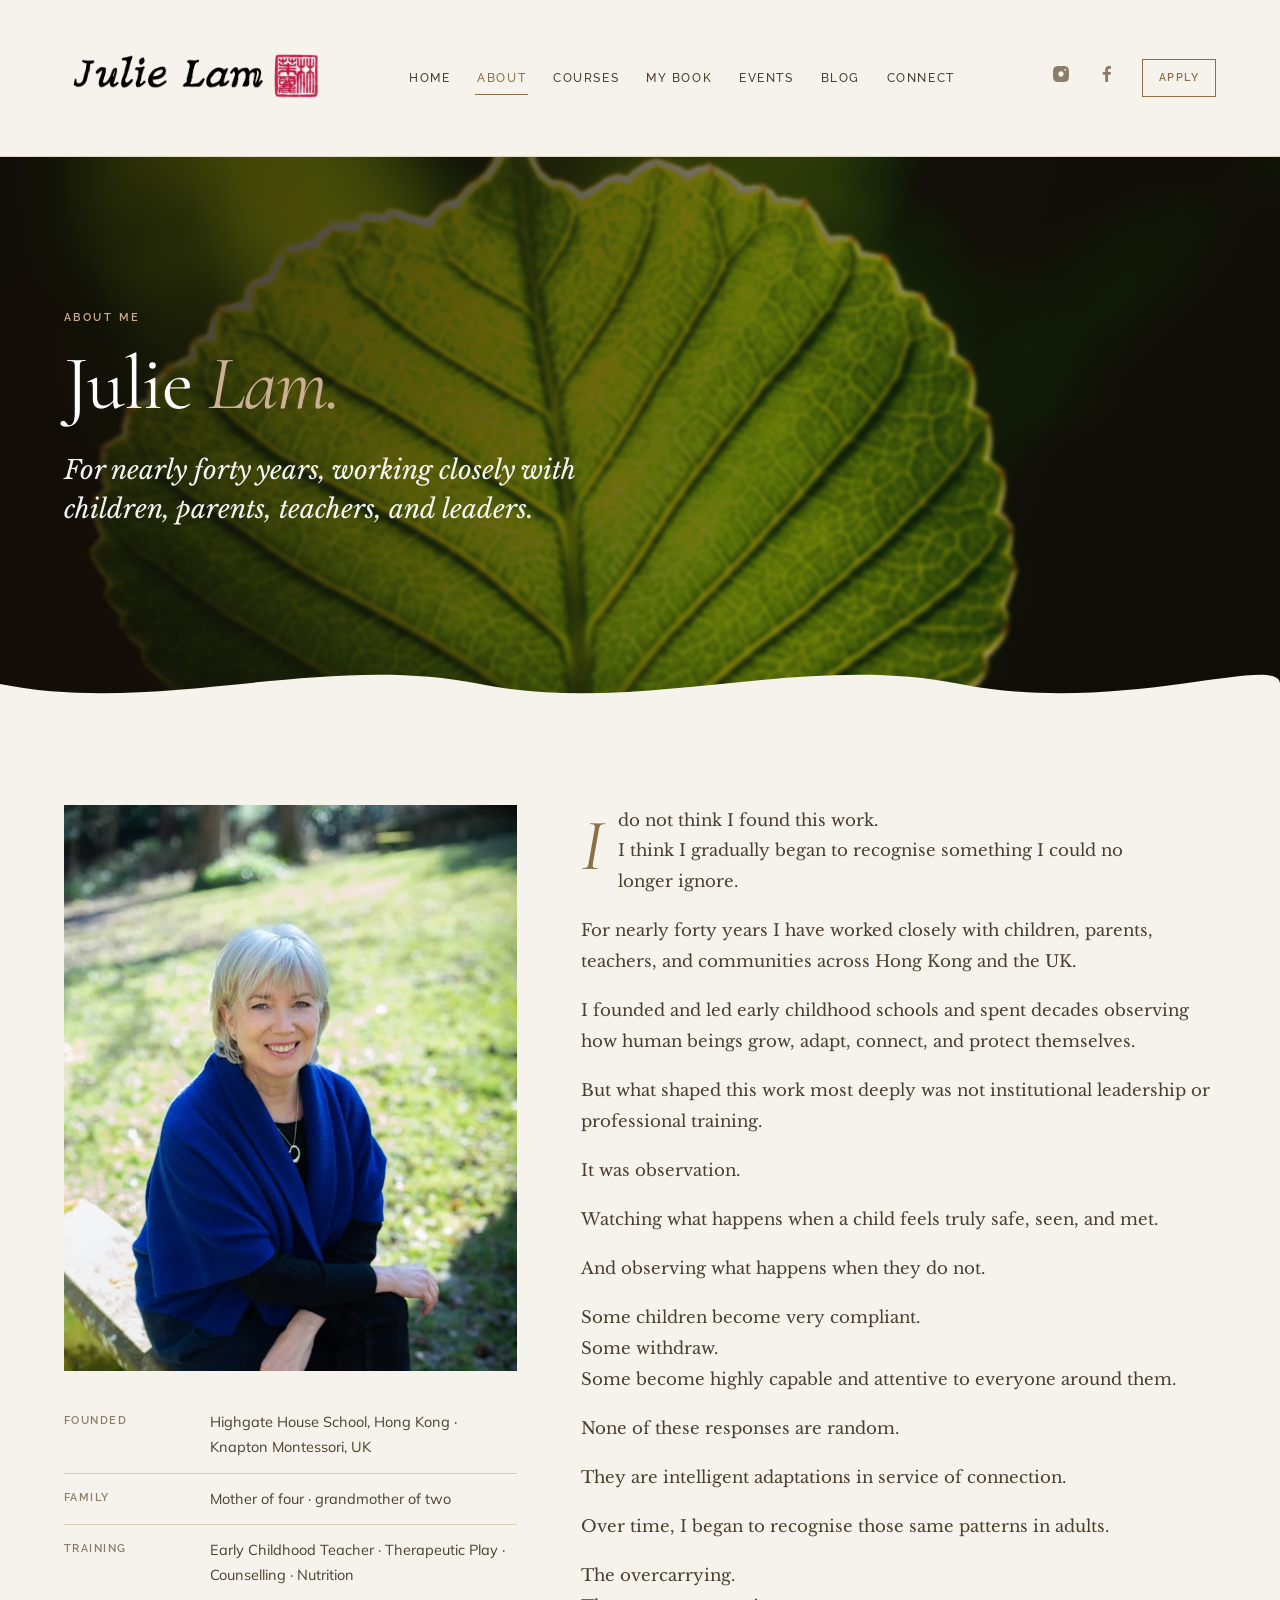
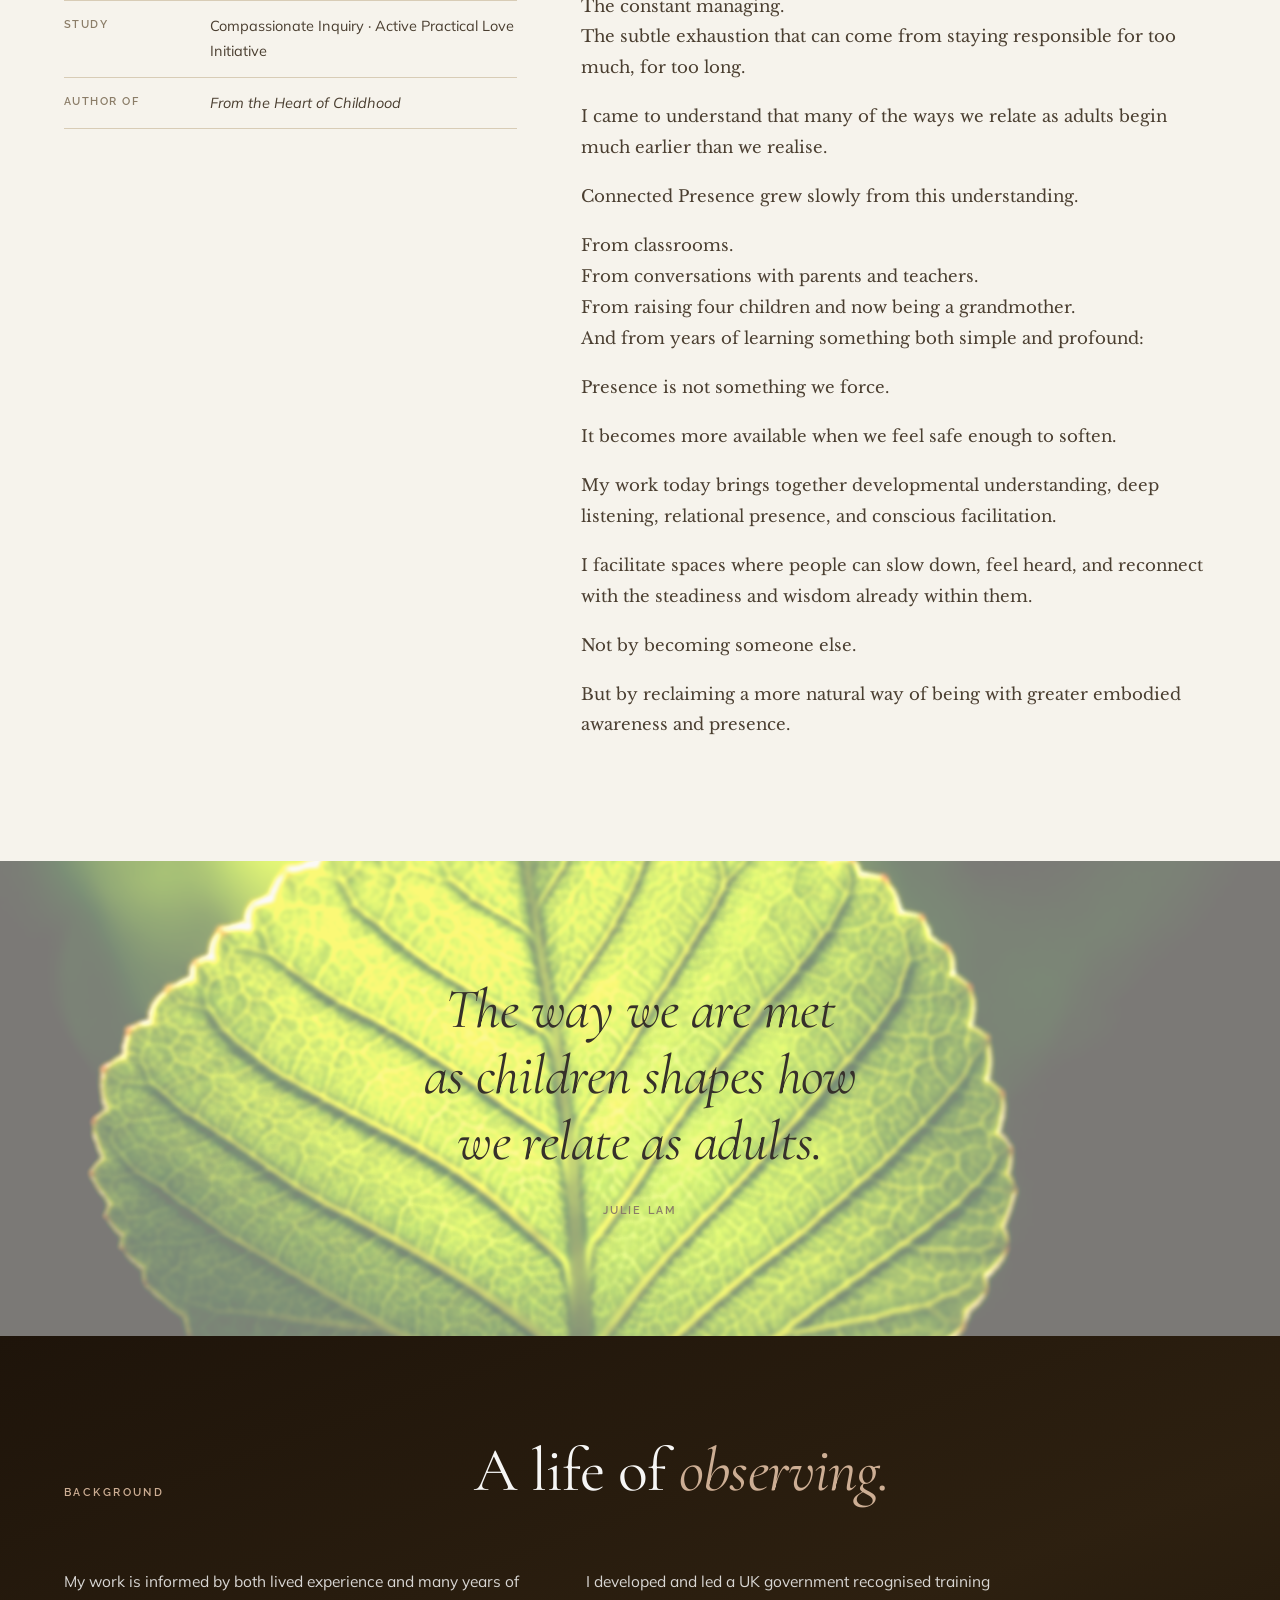
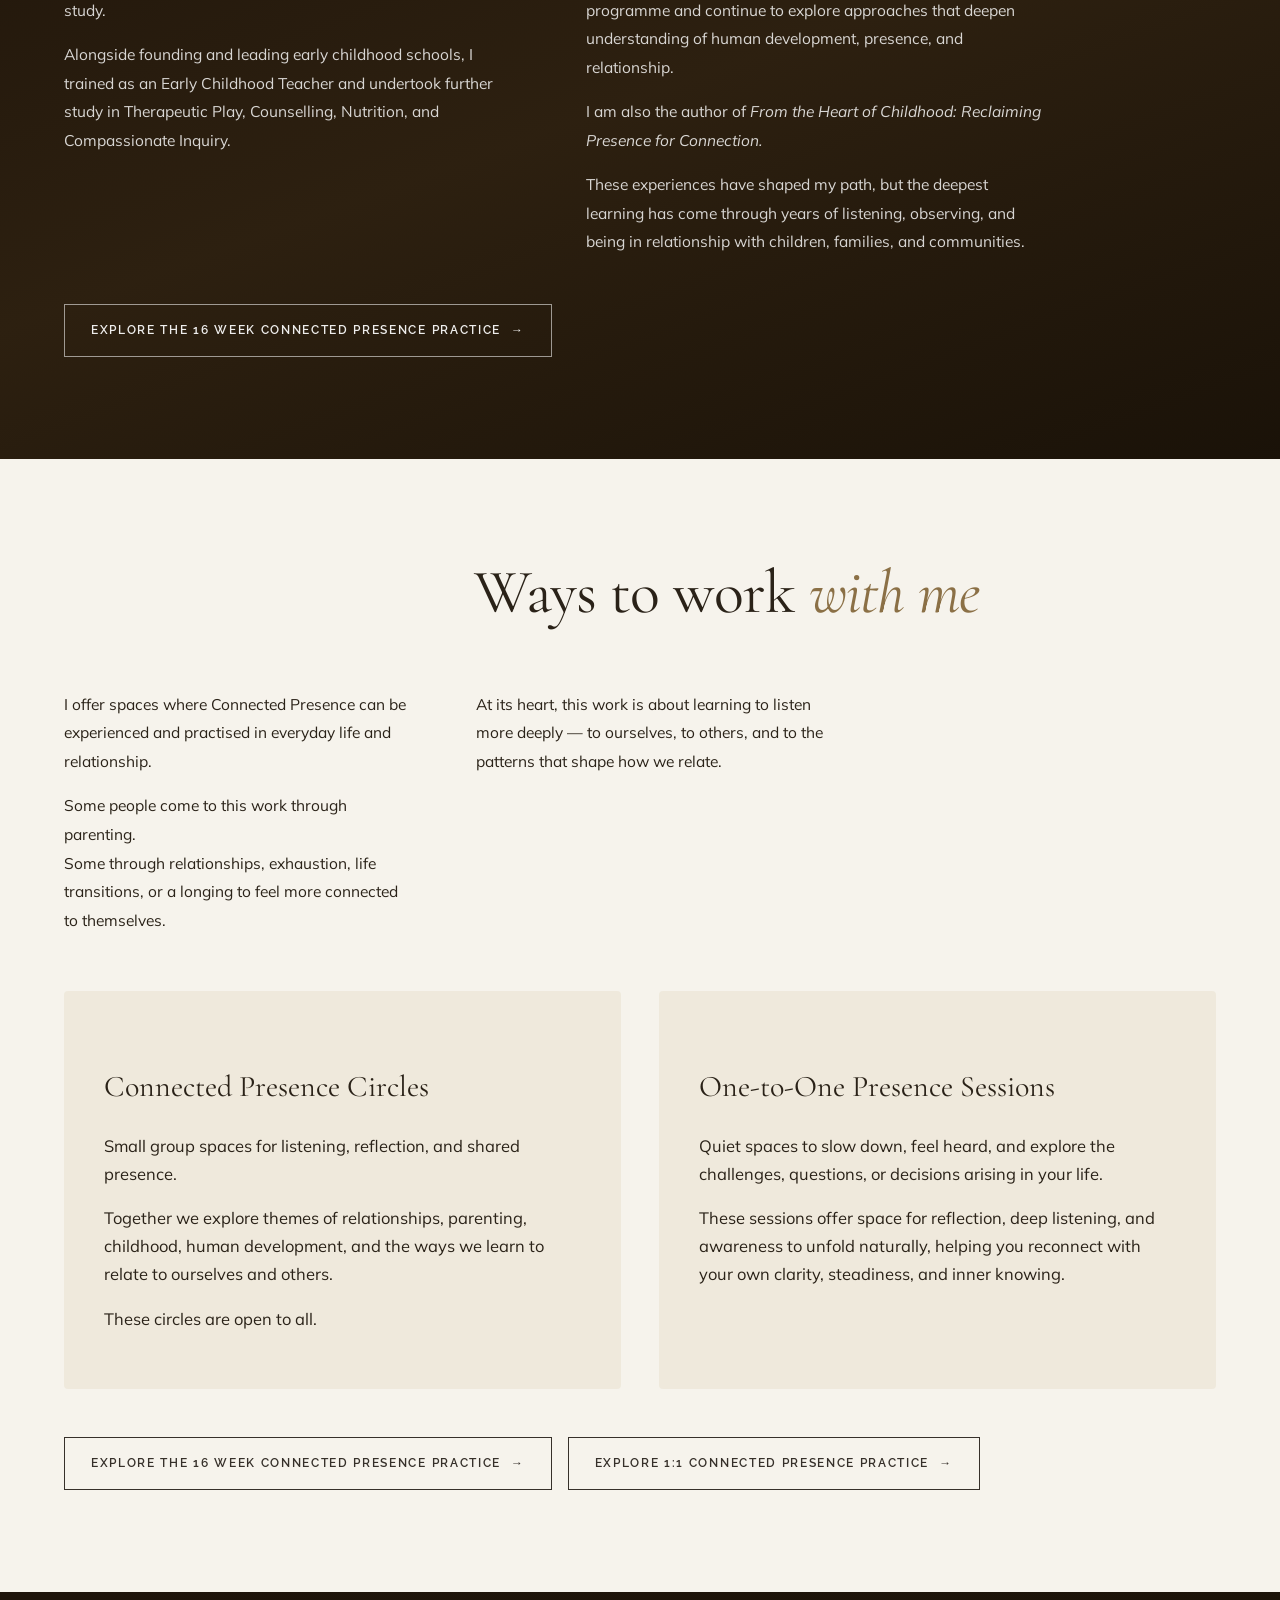
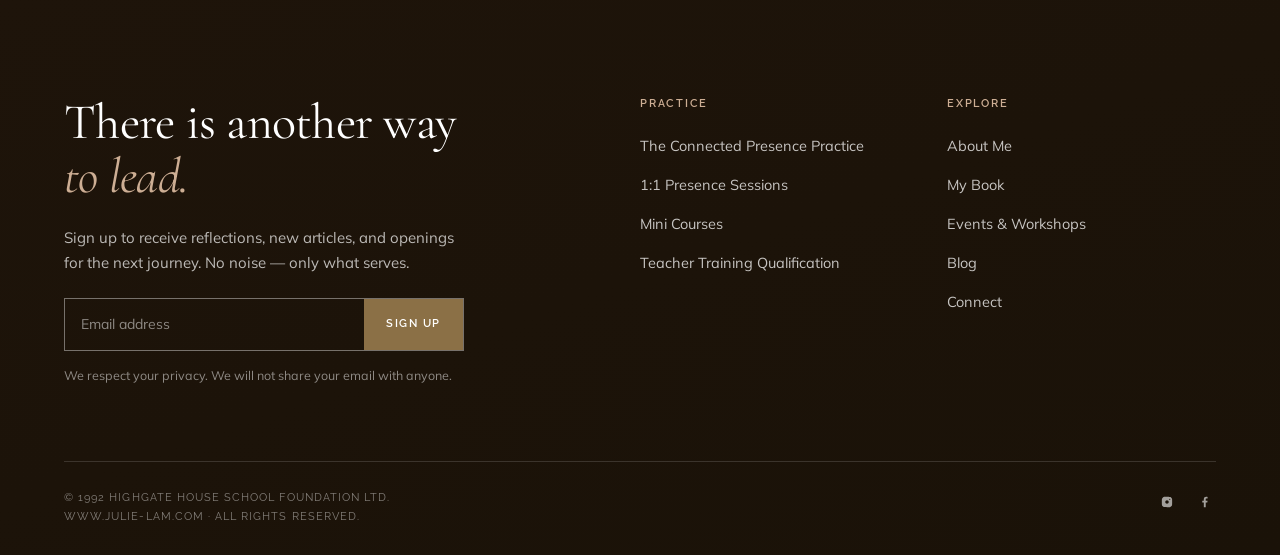
==== commit 2e82640b: "about me update" ====
--- a/about.html
+++ b/about.html
@@ -158,45 +158,83 @@
               <div class="reveal">
                 <div class="reader">
                   <p class="first">
+                    I do not think I found this work.<br />
+                    I think I gradually began to recognise something I could no
+                    longer ignore.
+                  </p>
+                  <p>
                     For nearly forty years I have worked closely with children,
-                    parents, teachers, and leaders. I founded and led early
-                    childhood schools in both Hong Kong and the UK, bridging
-                    educational approaches across cultures and working closely
-                    with families from diverse backgrounds.
-                  </p>
-                  <p>
-                    But what shaped me most was not the institutions. It was
-                    observing. Watching what happens when a child feels safe and
-                    truly met — and what happens when they do not. Some children
-                    withdraw. Some become very compliant. Some act out, call
-                    out, or test the edges of the room. None of this is random.
-                    It is adaptation.
-                  </p>
-                  <p>
-                    Years later, I began to recognise those same patterns in
-                    capable, responsible adults. The over-functioning. The
-                    constant managing. The quiet self-neglect.
-                  </p>
-                  <p>
-                    I have raised four children. I am now a grandmother. I know
-                    what it is to hold responsibility for others, to be relied
-                    upon, to stay steady even when you are exhausted. And I know
-                    the moment of realising I was carrying more than was mine.
-                  </p>
-                  <p>
-                    The way we are met as children shapes how we relate as
-                    adults. It shapes how we speak in a meeting, how we respond
-                    to conflict, how much we believe we must hold on our own.
-                    <em
-                      >Connected Presence grew from years of observing this arc
-                      across generations and cultures.</em
-                    >
-                  </p>
-                  <p>
-                    I do not teach women to push harder. I help them recognise
-                    the patterns that once kept them safe and capable, and to
-                    soften and listen to what is now needed — so they can lead
-                    with clarity rather than constant effort.
+                    parents, teachers, and communities across Hong Kong and the
+                    UK.
+                  </p>
+                  <p>
+                    I founded and led early childhood schools and spent decades
+                    observing how human beings grow, adapt, connect, and protect
+                    themselves.
+                  </p>
+                  <p>
+                    But what shaped this work most deeply was not institutional
+                    leadership or professional training.
+                  </p>
+                  <p>It was observation.</p>
+                  <p>
+                    Watching what happens when a child feels truly safe, seen,
+                    and met.
+                  </p>
+                  <p>And observing what happens when they do not.</p>
+                  <p>
+                    Some children become very compliant.<br />
+                    Some withdraw.<br />
+                    Some become highly capable and attentive to everyone around
+                    them.
+                  </p>
+                  <p>None of these responses are random.</p>
+                  <p>
+                    They are intelligent adaptations in service of connection.
+                  </p>
+                  <p>
+                    Over time, I began to recognise those same patterns in
+                    adults.
+                  </p>
+                  <p>
+                    The overcarrying.<br />
+                    The constant managing.<br />
+                    The subtle exhaustion that can come from staying responsible
+                    for too much, for too long.
+                  </p>
+                  <p>
+                    I came to understand that many of the ways we relate as
+                    adults begin much earlier than we realise.
+                  </p>
+                  <p>
+                    Connected Presence grew slowly from this understanding.
+                  </p>
+                  <p>
+                    From classrooms.<br />
+                    From conversations with parents and teachers.<br />
+                    From raising four children and now being a grandmother.<br />
+                    And from years of learning something both simple and
+                    profound:
+                  </p>
+                  <p>Presence is not something we force.</p>
+                  <p>
+                    It becomes more available when we feel safe enough to
+                    soften.
+                  </p>
+                  <p>
+                    My work today brings together developmental understanding,
+                    deep listening, relational presence, and conscious
+                    facilitation.
+                  </p>
+                  <p>
+                    I facilitate spaces where people can slow down, feel heard,
+                    and reconnect with the steadiness and wisdom already within
+                    them.
+                  </p>
+                  <p>Not by becoming someone else.</p>
+                  <p>
+                    But by reclaiming a more natural way of being with greater
+                    embodied awareness and presence.
                   </p>
                 </div>
               </div>
@@ -216,12 +254,12 @@
         </div>
       </div>
 
-      <!-- PROFESSIONAL BACKGROUND -->
+      <!-- BACKGROUND -->
       <section class="espresso">
         <div class="wrap">
           <div class="section-head" style="padding: 0">
             <div>
-              <div class="eyebrow on-dark">Professional Background</div>
+              <div class="eyebrow on-dark">Background</div>
             </div>
             <div>
               <h2 class="section-title">
@@ -231,29 +269,150 @@
           </div>
           <div class="narrative" style="max-width: 980px">
             <p>
-              I hold a university degree in Language and Management and trained
-              as an Early Childhood Teacher. I am qualified in Therapeutic Play,
-              Counselling, and Nutrition.
-            </p>
-            <p>
-              I developed and led a UK government recognised training programme,
-              and I am a published author and a recognised teacher with the
-              Active Practical Love Initiative.
-            </p>
-            <p>
-              I have undertaken Compassionate Inquiry study, deepening the
-              relational and developmental foundations of my work.
-            </p>
-            <p>
-              When early patterns are brought into awareness and gently
-              integrated, something shifts. Leadership becomes steadier.
-              Relationships feel less effortful. Life feels less like something
-              to manage and more like something to inhabit.
+              My work is informed by both lived experience and many years of
+              study.
+            </p>
+            <p>
+              Alongside founding and leading early childhood schools, I trained
+              as an Early Childhood Teacher and undertook further study in
+              Therapeutic Play, Counselling, Nutrition, and Compassionate
+              Inquiry.
+            </p>
+            <p>
+              I developed and led a UK government recognised training programme
+              and continue to explore approaches that deepen understanding of
+              human development, presence, and relationship.
+            </p>
+            <p>
+              I am also the author of
+              <em
+                >From the Heart of Childhood: Reclaiming Presence for
+                Connection.</em
+              >
+            </p>
+            <p>
+              These experiences have shaped my path, but the deepest learning
+              has come through years of listening, observing, and being in
+              relationship with children, families, and communities.
             </p>
           </div>
           <div style="margin-top: 48px">
             <a href="courses.html" class="btn btn-light"
-              >Explore the Practice <span class="arrow">→</span></a
+              >Explore the 16 Week Connected Presence Practice
+              <span class="arrow">→</span></a
+            >
+          </div>
+        </div>
+      </section>
+
+      <!-- WAYS TO WORK -->
+      <section>
+        <div class="wrap">
+          <div class="section-head" style="padding: 0">
+            <div></div>
+            <div>
+              <h2 class="section-title">
+                Ways to work <span class="italic">with me</span>
+              </h2>
+            </div>
+          </div>
+          <div class="narrative reveal" style="max-width: 760px; margin-bottom: 56px">
+            <p>
+              I offer spaces where Connected Presence can be experienced and
+              practised in everyday life and relationship.
+            </p>
+            <p>
+              Some people come to this work through parenting.<br />
+              Some through relationships, exhaustion, life transitions, or a
+              longing to feel more connected to themselves.
+            </p>
+            <p>
+              At its heart, this work is about learning to listen more deeply —
+              to ourselves, to others, and to the patterns that shape how we
+              relate.
+            </p>
+          </div>
+          <div class="row">
+            <div class="col-6 reveal">
+              <div
+                style="
+                  padding: 40px;
+                  background: var(--bg-2);
+                  border-radius: 4px;
+                  height: 100%;
+                "
+              >
+                <h3
+                  style="
+                    font-family: var(--serif);
+                    font-size: clamp(22px, 2.5vw, 30px);
+                    font-weight: 400;
+                    margin-bottom: 20px;
+                    color: var(--ink);
+                  "
+                >
+                  Connected Presence Circles
+                </h3>
+                <p style="margin-bottom: 14px">
+                  Small group spaces for listening, reflection, and shared
+                  presence.
+                </p>
+                <p style="margin-bottom: 14px">
+                  Together we explore themes of relationships, parenting,
+                  childhood, human development, and the ways we learn to relate
+                  to ourselves and others.
+                </p>
+                <p>These circles are open to all.</p>
+              </div>
+            </div>
+            <div class="col-6 reveal" data-delay="100">
+              <div
+                style="
+                  padding: 40px;
+                  background: var(--bg-2);
+                  border-radius: 4px;
+                  height: 100%;
+                "
+              >
+                <h3
+                  style="
+                    font-family: var(--serif);
+                    font-size: clamp(22px, 2.5vw, 30px);
+                    font-weight: 400;
+                    margin-bottom: 20px;
+                    color: var(--ink);
+                  "
+                >
+                  One-to-One Presence Sessions
+                </h3>
+                <p style="margin-bottom: 14px">
+                  Quiet spaces to slow down, feel heard, and explore the
+                  challenges, questions, or decisions arising in your life.
+                </p>
+                <p>
+                  These sessions offer space for reflection, deep listening, and
+                  awareness to unfold naturally, helping you reconnect with your
+                  own clarity, steadiness, and inner knowing.
+                </p>
+              </div>
+            </div>
+          </div>
+          <div
+            style="
+              margin-top: 48px;
+              display: flex;
+              gap: 16px;
+              flex-wrap: wrap;
+              align-items: center;
+            "
+          >
+            <a href="courses.html" class="btn"
+              >Explore the 16 Week Connected Presence Practice
+              <span class="arrow">→</span></a
+            >
+            <a href="courses.html" class="btn btn-ghost"
+              >Explore 1:1 Connected Presence Practice
+              <span class="arrow">→</span></a
             >
           </div>
         </div>
--- a/css/styles.css
+++ b/css/styles.css
@@ -1084,6 +1084,95 @@
   margin-top: 12px;
   font-weight: 600;
 }
+/* Post cards are links — strip default anchor styling */
+a.post {
+  text-decoration: none;
+  color: inherit;
+}
+a.post .post-title {
+  transition: color 0.25s ease;
+}
+a.post:hover .post-title {
+  color: var(--gold);
+}
+
+/* ---------- Single post ---------- */
+.post-back {
+  display: inline-block;
+  font-family: var(--display);
+  font-size: 11px;
+  letter-spacing: 0.14em;
+  text-transform: uppercase;
+  font-weight: 600;
+  color: var(--ink-3);
+  text-decoration: none;
+  margin-bottom: clamp(28px, 5vw, 48px);
+}
+.post-back:hover {
+  color: var(--gold);
+}
+.post-head {
+  max-width: 660px;
+}
+.post-headline {
+  font-family: var(--serif);
+  font-weight: 400;
+  font-size: clamp(34px, 5vw, 60px);
+  line-height: 1.12;
+  letter-spacing: -0.015em;
+  margin: 8px 0 14px;
+}
+/* Rendered Markdown inside .reader */
+.reader h2 {
+  font-family: var(--serif);
+  font-weight: 400;
+  font-size: clamp(26px, 3vw, 34px);
+  line-height: 1.2;
+  margin: 1.6em 0 0.5em;
+}
+.reader h3 {
+  font-family: var(--serif);
+  font-weight: 600;
+  font-size: clamp(21px, 2.4vw, 26px);
+  margin: 1.4em 0 0.4em;
+}
+.reader blockquote {
+  margin: 1.6em 0;
+  padding-left: clamp(20px, 3vw, 32px);
+  border-left: 2px solid var(--gold);
+  font-family: var(--serif);
+  font-style: italic;
+  font-size: clamp(21px, 2.4vw, 27px);
+  line-height: 1.45;
+  color: var(--ink);
+}
+.reader blockquote p {
+  font-family: inherit;
+  font-size: inherit;
+  color: inherit;
+}
+.reader ul,
+.reader ol {
+  font-family: var(--book);
+  font-size: clamp(16px, 1.3vw, 18px);
+  line-height: 1.85;
+  color: var(--ink-2);
+  margin: 0 0 1.1em;
+  padding-left: 1.4em;
+}
+.reader li {
+  margin: 0 0 0.5em;
+}
+.reader a {
+  color: var(--gold);
+  border-bottom: 1px solid rgba(139, 112, 70, 0.35);
+  text-decoration: none;
+}
+.reader img {
+  max-width: 100%;
+  height: auto;
+  margin: 1.6em 0;
+}
 
 /* ---------- Connect ---------- */
 .connect-grid {
